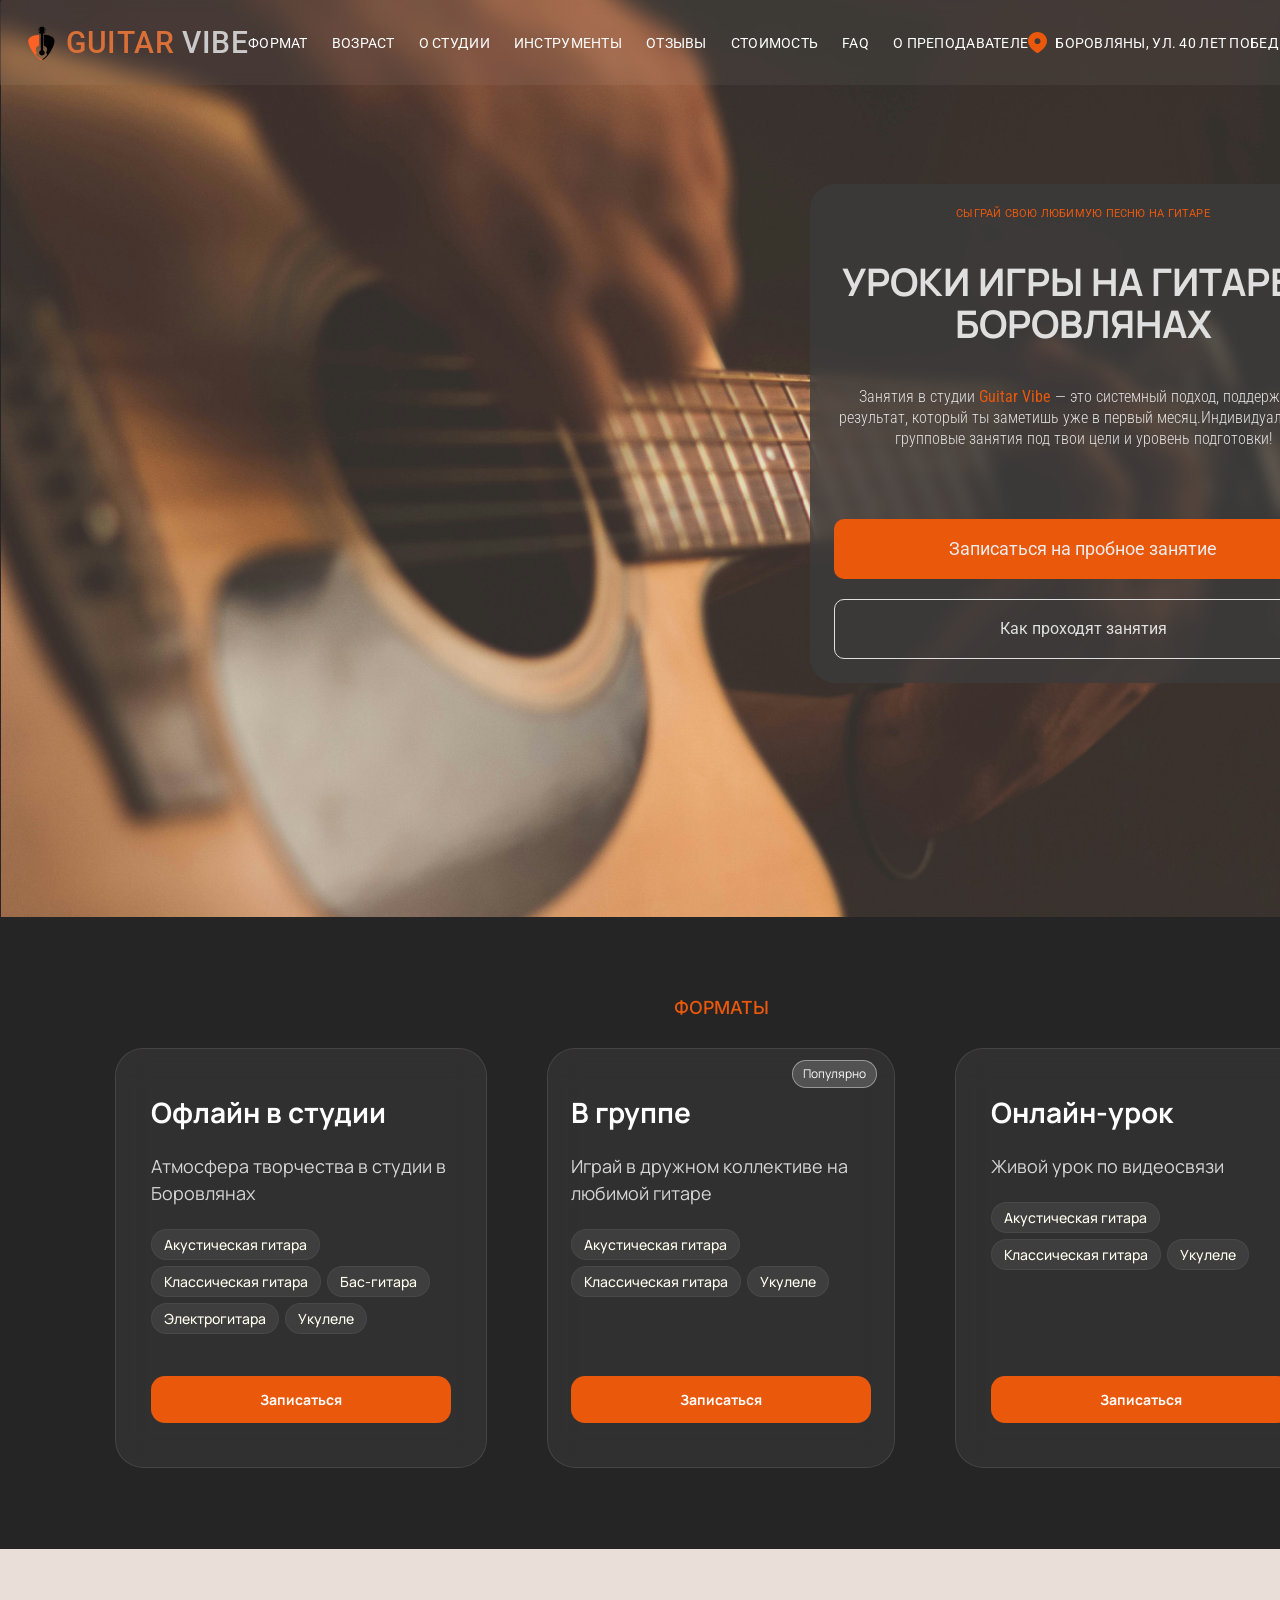
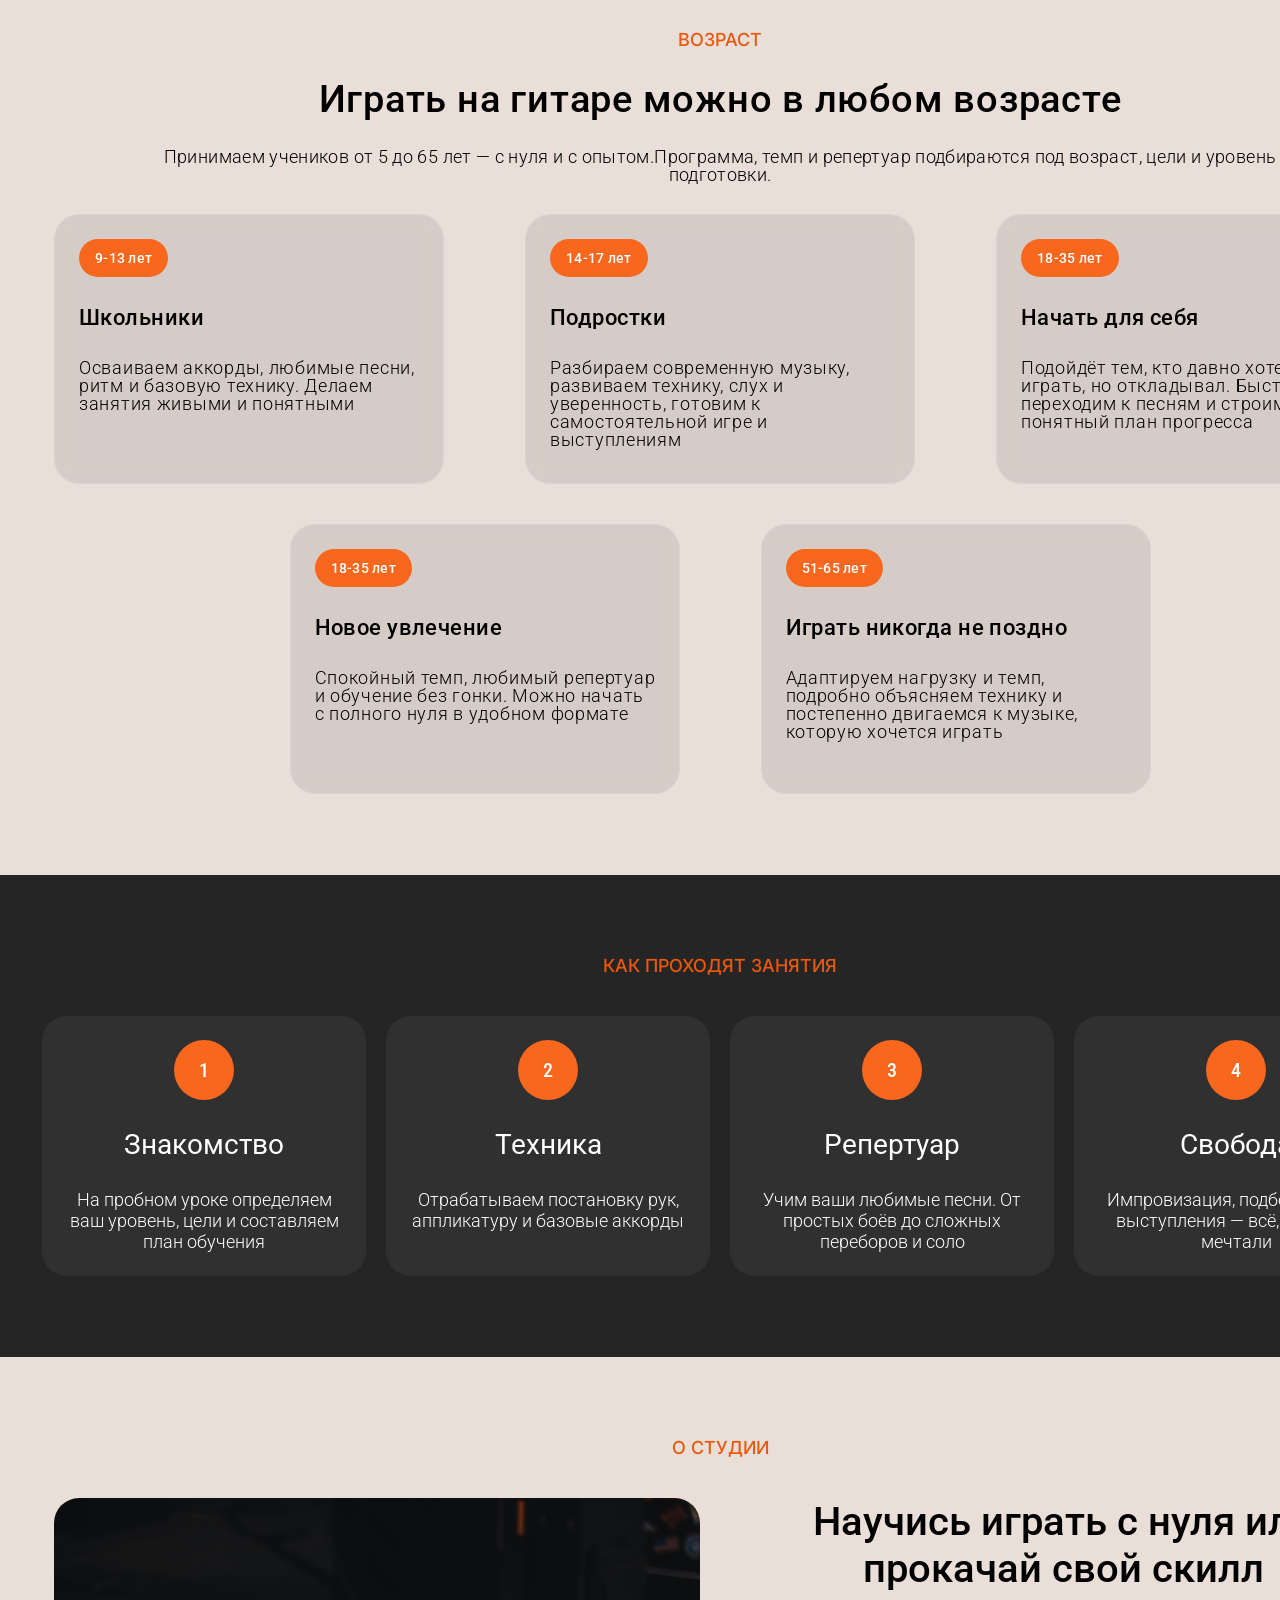
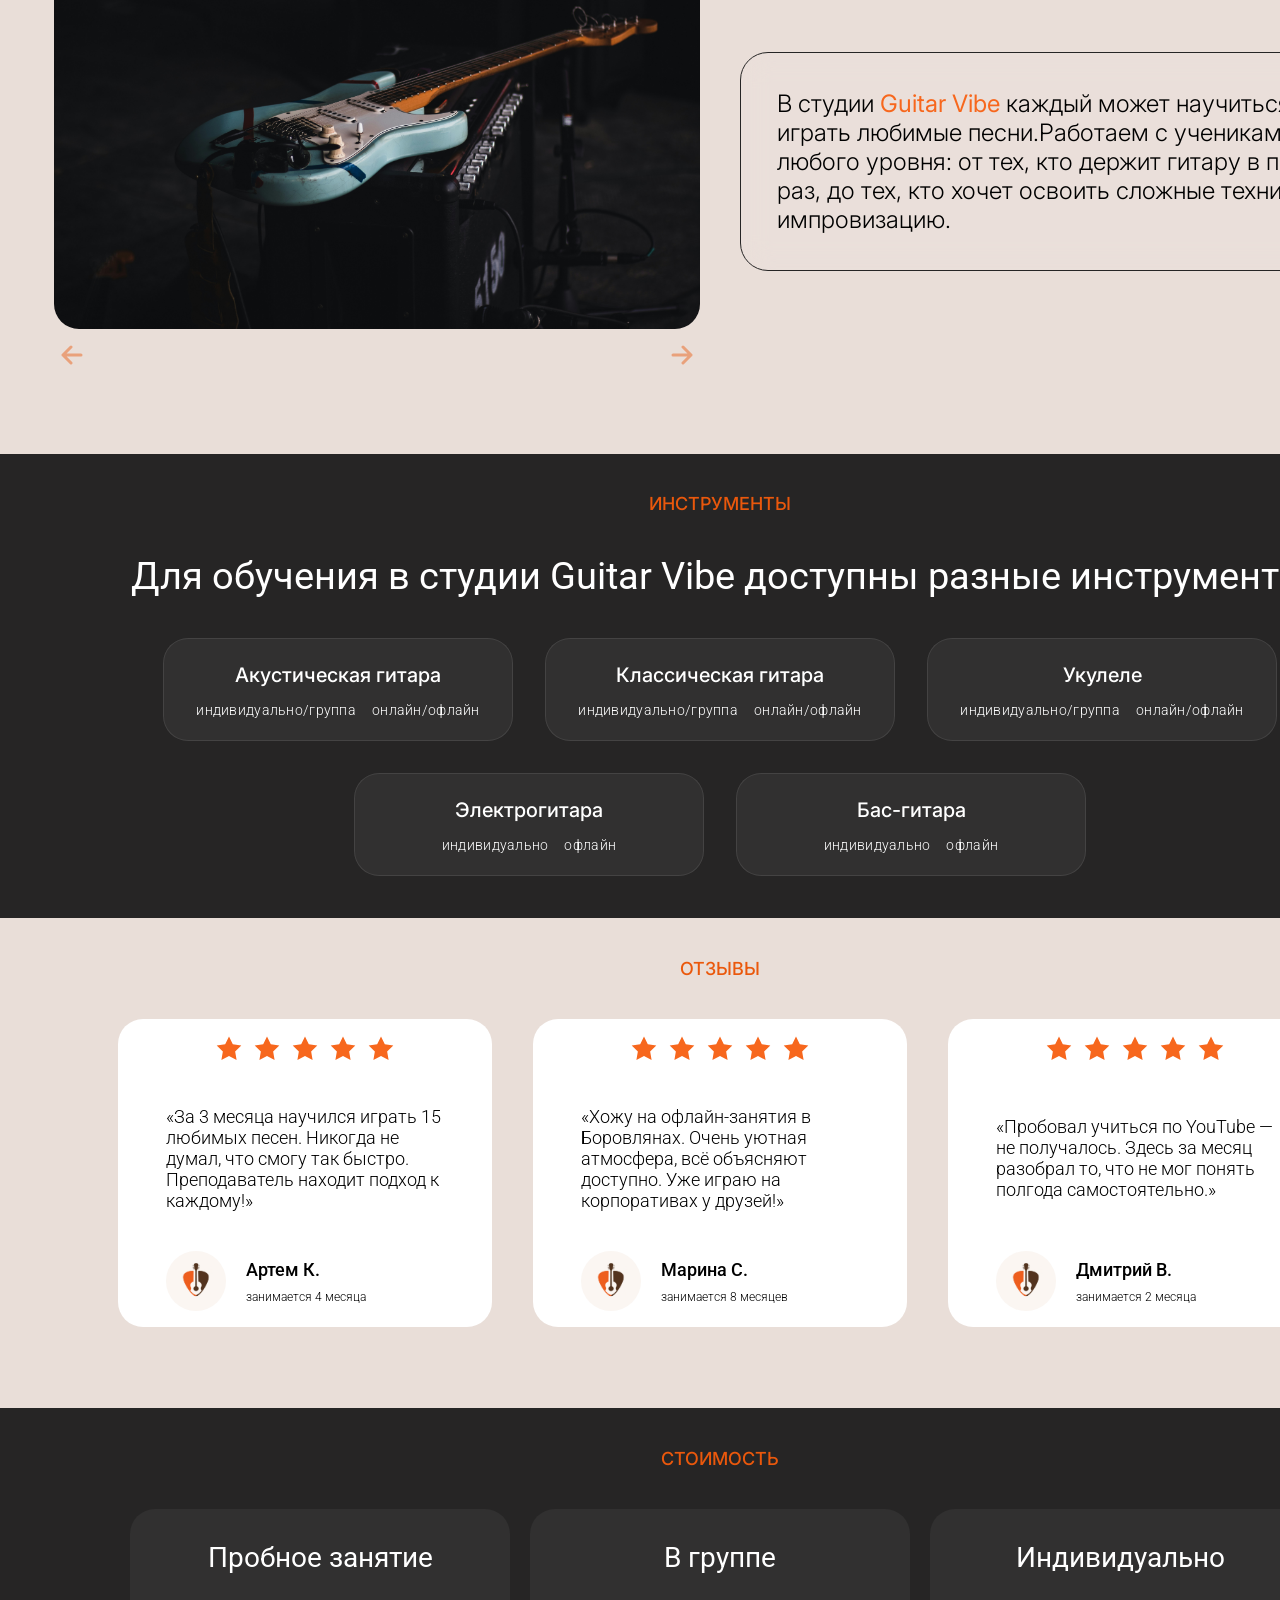
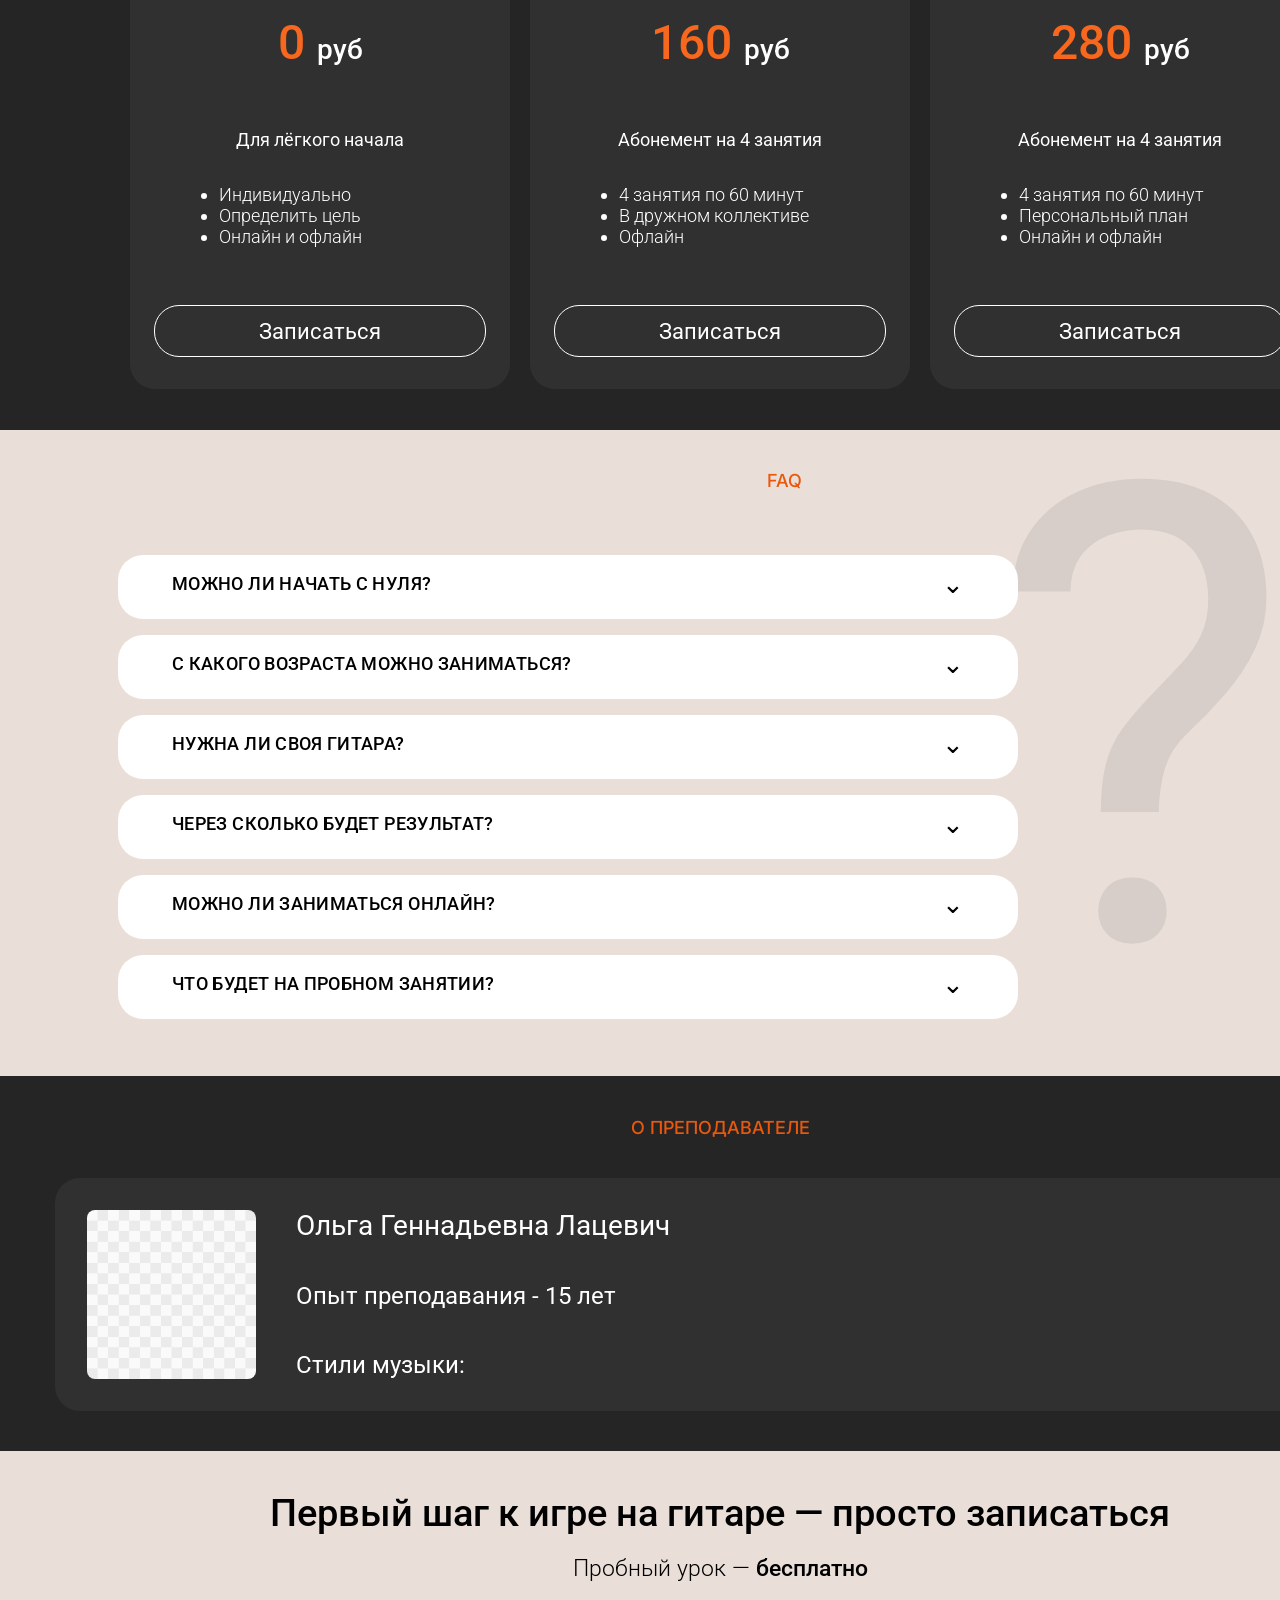
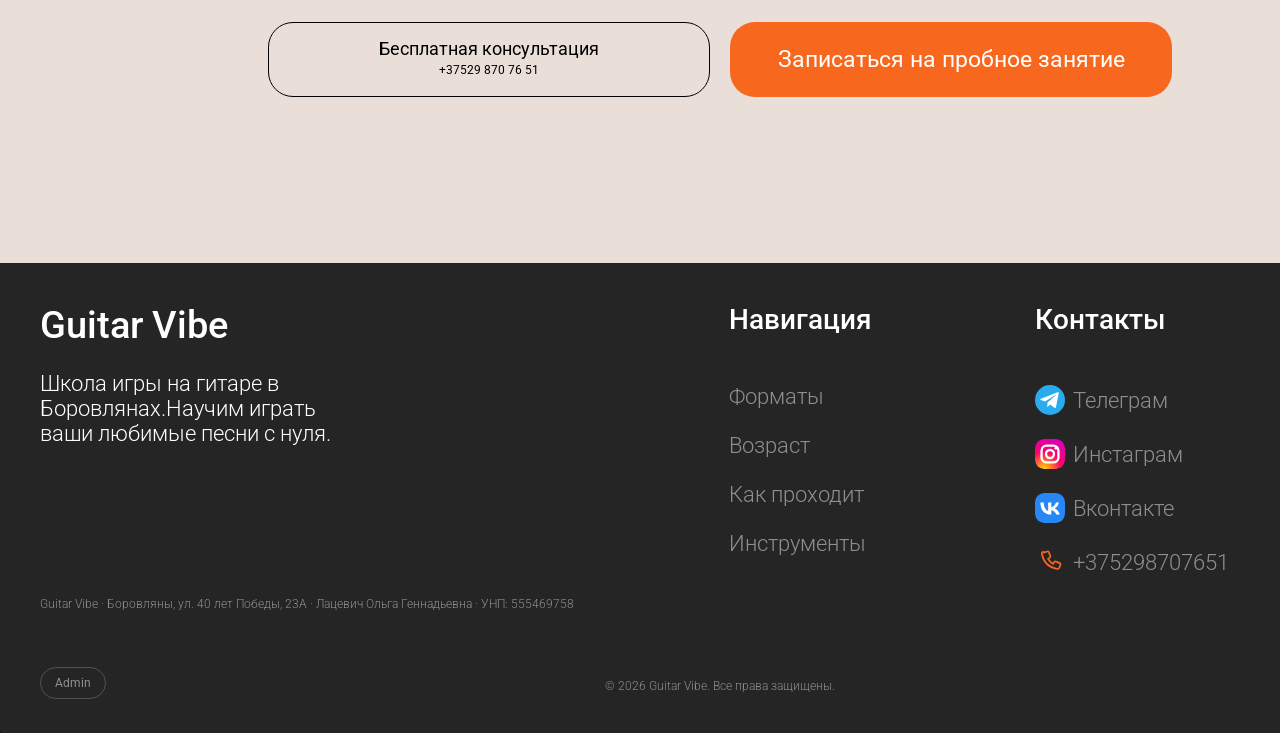
==== vibe-studio-figma-exact.html @ 94176495 "Initial Guitar Vibe site" ====
<!doctype html>
<html lang="ru">

<head>
  <meta charset="utf-8">
  <meta name="viewport" content="width=device-width, initial-scale=1, viewport-fit=cover">
  <meta name="guitar-vibe-leads-endpoint" content="https://www.host050820261755.of.by/api/telegram.php">
  <title>Уроки игры на гитаре в Боровлянах | Guitar Vibe</title>
  <meta name="description" content="Уроки игры на гитаре в Боровлянах для детей и взрослых. Индивидуально, в группе и онлайн. Акустическая и электрогитара, бас и укулеле. Пробный урок бесплатно.">
  <meta name="robots" content="noindex, follow">
  <link rel="icon" type="asset/icon.png"
    href="[data-uri]">
  <link rel="preconnect" href="https://fonts.googleapis.com">
  <link rel="preconnect" href="https://fonts.gstatic.com" crossorigin>
  <link
    href="https://fonts.googleapis.com/css2?family=Inter:wght@300;400;500&family=Manrope:wght@400;500;600;700&family=Roboto+Condensed:wght@300;400;500&family=Roboto:wght@200;300;400;500;600&display=swap"
    rel="stylesheet">
  <link rel="icon" type="image/png" href="./assets/icon.png">
  <link rel="stylesheet" href="./css/admin.css?v=20260924-1">
  <style>
    :root {
      --orange: #f7671d;
      --orange2: #ea580c;
      --dark: #262525;
      --card: #313030;
      --paper: #e9ded8;
      --muted: #8e8e8e;
      --ink: #000
    }

    * {
      box-sizing: border-box
    }

    html {
      scroll-behavior: smooth
    }

    body {
      margin: 0;
      background: #171717;
      color: #fff;
      font-family: Roboto, Arial, sans-serif;
      overflow-x: hidden
    }

    button,
    input,
    select,
    textarea {
      font: inherit
    }

    button {
      cursor: pointer
    }

    a {
      color: inherit
    }

    .site-header {
      position: fixed;
      z-index: 1000;
      top: 0;
      left: 50%;
      width: min(1440px, 100%);
      height: 109px;
      transform: translateX(-50%);
      transition: transform .28s ease, background .28s ease;
      backdrop-filter: blur(5.95px);
      -webkit-backdrop-filter: blur(5.95px);
      background: rgba(38, 37, 37, .42)
    }

    .site-header.is-hidden {
      transform: translate(-50%, -112%)
    }

    .header-inner {
      height: 109px;
      padding: 20px 24px;
      display: flex;
      align-items: center;
      justify-content: space-between
    }

    .brand-wrap {
      display: flex;
      align-items: center;
      flex: 0 0 auto
    }

    .header-logo {
      width: 69px;
      height: 69px;
      object-fit: cover;
      display: block
    }

    .brand {
      font: 500 30px/1 Roboto, sans-serif;
      letter-spacing: .6px;
      text-transform: uppercase;
      white-space: nowrap;
      color: #cdcdcd
    }

    .brand .accent {
      color: #da7038
    }

    .nav {
      display: flex;
      gap: 24px;
      align-items: center;
      font: 400 14px/1 Roboto, sans-serif;
      letter-spacing: .28px;
      text-transform: uppercase;
      white-space: nowrap
    }

    .nav a {
      text-decoration: none;
      position: relative;
      padding: 8px 0
    }

    .nav a::after {
      content: "";
      position: absolute;
      left: 0;
      bottom: 1px;
      width: 0;
      height: 1px;
      background: var(--orange);
      transition: width .2s ease
    }

    .nav a:hover::after {
      width: 100%
    }

    .addr {
      width: 282px;
      height: 45px;
      display: flex;
      gap: 8px;
      align-items: center;
      color: #fdfdfd;
      flex: 0 0 auto;
      transform: translateX(clamp(-40%, calc(591.5px - 50vw), 0px))
    }

    .addr img {
      width: 19px;
      height: 21.681px
    }

    .addr-text {
      font: 400 14px/1 Roboto, sans-serif;
      letter-spacing: .28px;
      text-transform: uppercase;
      line-height: 1;
      white-space: nowrap
    }

    .desktop-stage {
      position: relative;
      width: 1440px;
      height: 5756px;
      margin: 0 auto;
      background: var(--dark);
      overflow: hidden;
      border-radius: 4px
    }

    .hero-image {
      position: absolute;
      left: 1px;
      top: -43px;
      width: 1440px;
      height: 960px;
      object-fit: cover
    }

    .hero-card {
      position: absolute;
      left: 810px;
      top: 184px;
      width: 546px;
      height: 499px;
      padding: 24px;
      border-radius: 25px;
      background: rgba(61, 61, 61, .77);
      backdrop-filter: blur(6.95px);
      -webkit-backdrop-filter: blur(6.95px);
      display: flex;
      flex-direction: column;
      gap: 40px;
      align-items: center
    }

    .hero-copy {
      width: 498px;
      height: 271px;
      display: flex;
      flex-direction: column;
      align-items: center;
      gap: 40px;
      text-align: center;
      color: #e0dfdf
    }

    .eyebrow {
      font: 400 11px/1 Roboto, sans-serif;
      letter-spacing: .22px;
      text-transform: uppercase
    }

    .hero-title {
      margin: 0;
      width: 498px;
      height: 88px;
      font: 500 38px/1.1 Roboto, sans-serif;
      text-transform: uppercase;
      display: flex;
      flex-direction: column;
      justify-content: center
    }

    .hero-title .accent {
      color: #f07331
    }

    .hero-desc {
      margin: 0;
      width: 498px;
      font: 300 16px/1.3 'Roboto Condensed', sans-serif
    }

    .hero-desc strong {
      font-weight: 400
    }

    .hero-actions {
      width: 498px;
      height: 140px;
      display: flex;
      flex-direction: column;
      gap: 20px
    }

    .btn-main,
    .btn-ghost,
    .small-main,
    .price-btn,
    .cta-primary,
    .cta-secondary,
    .form-next,
    .form-back,
    .choice {
      transition: transform .12s ease, filter .18s ease, background .18s ease, border-color .18s ease, box-shadow .18s ease
    }

    .btn-main:hover,
    .small-main:hover,
    .cta-primary:hover,
    .form-next:hover {
      filter: brightness(1.09)
    }

    .btn-main:active,
    .small-main:active,
    .cta-primary:active,
    .form-next:active,
    .price-btn:active,
    .cta-secondary:active,
    .form-back:active,
    .choice:active {
      transform: scale(.98)
    }

    .btn-ghost:hover,
    .price-btn:hover,
    .cta-secondary:hover,
    .form-back:hover {
      background: rgba(255, 255, 255, .08)
    }

    .btn-main {
      height: 60px;
      border: 0;
      border-radius: 10px;
      background: #ea580c;
      color: #ebebeb;
      font: 400 18px/1 Roboto, sans-serif;
      letter-spacing: 1.44px
    }

    .btn-ghost {
      height: 60px;
      border: 1px solid #e0dfdf;
      border-radius: 10px;
      background: transparent;
      color: #e0dfdf;
      font: 400 16px/1 Roboto, sans-serif;
      letter-spacing: 1.28px
    }

    .section-label {
      margin: 0;
      color: #ea580c;
      font: 500 18px/normal Inter, sans-serif;
      text-align: center
    }

    .format {
      position: absolute;
      left: 1px;
      top: 917px;
      width: 1440px;
      height: 632px;
      padding: 80px 0;
      display: flex;
      flex-direction: column;
      align-items: center;
      gap: 30px
    }

    .cards-row {
      height: 420px;
      display: flex;
      gap: 60px;
      align-items: center;
      justify-content: center
    }

    .format-card {
      height: 420px;
      border: 1px solid rgba(255, 255, 255, .1);
      border-radius: 28px;
      background: rgba(255, 255, 255, .05);
      backdrop-filter: blur(15px);
      -webkit-backdrop-filter: blur(15px);
      display: flex;
      flex-direction: column;
      align-items: center;
      justify-content: space-between;
      padding: 44px 36px;
      width: 372px;
      position: relative
    }

    .format-card.group {
      width: 348px;
      padding-left: 24px;
      padding-right: 24px
    }

    .popular {
      background: rgba(255, 255, 255, .17);
      border-color: rgba(255, 255, 255, .4)
    }

    .format-content {
      width: 300px;
      display: flex;
      flex-direction: column;
      gap: 22px
    }

    .format-card h3 {
      margin: 0;
      width: 300px;
      font: 700 28px/normal Manrope, sans-serif
    }

    .format-card .desc {
      margin: 0;
      width: 300px;
      font: 400 18px/1.5 Manrope, sans-serif;
      color: rgba(255, 255, 255, .8)
    }

    .tags {
      width: 300px;
      display: flex;
      gap: 6px;
      flex-wrap: wrap
    }

    .tag {
      padding: 5px 12px;
      border-radius: 100px;
      border: 1px solid rgba(255, 255, 255, .05);
      background: rgba(255, 255, 255, .07);
      font: 500 14px/normal Manrope, sans-serif;
      color: #fffff0;
      white-space: nowrap
    }

    .small-main {
      width: 300px;
      height: 47px;
      border: 0;
      border-radius: 14px;
      background: #ea580c;
      color: #fff;
      font: 700 14px/normal Manrope, sans-serif
    }

    .popular {
      position: absolute;
      top: 11px;
      right: 17px;
      padding: 4px 10px;
      border: 1px solid #fff;
      border-radius: 25px;
      font: 400 12px/1.5 Manrope, sans-serif
    }

    .age {
      position: absolute;
      left: 0;
      top: 1549px;
      width: 1440px;
      height: 926px;
      padding: 80px 129px;
      background: var(--paper);
      color: #000;
      display: flex;
      flex-direction: column;
      align-items: center;
      gap: 30px
    }

    .age-title {
      margin: 0;
      width: 1182px;
      font: 500 38px/1 Roboto, sans-serif;
      letter-spacing: .76px;
      text-align: center
    }

    .age-sub {
      margin: 0;
      width: 1182px;
      font: 300 18px/1 Roboto, sans-serif;
      letter-spacing: .36px;
      text-align: center;
      line-height: 18px
    }

    .age-grid {
      width: 1182px;
      height: 580px;
      display: flex;
      flex-direction: column;
      gap: 40px
    }

    .age-row {
      display: flex;
      gap: 81px;
      justify-content: center
    }

    .age-card {
      width: 340px;
      height: 270px;
      padding: 24px;
      border: 1px solid #d8d4d4;
      border-radius: 25px;
      background: rgba(49, 48, 48, .1);
      backdrop-filter: blur(6.35px);
      display: flex;
      flex-direction: column;
      gap: 30px
    }

    .age-badge {
      align-self: flex-start;
      padding: 12px 16px;
      border-radius: 25px;
      background: #f7671d;
      color: #fff;
      font: 500 14px/1 Roboto, sans-serif;
      letter-spacing: .28px
    }

    .age-card h3 {
      margin: 0;
      width: 290px;
      font: 500 22px/1 Roboto, sans-serif;
      letter-spacing: .44px
    }

    .age-card p {
      margin: 0;
      width: 290px;
      font: 300 18px/1 Roboto, sans-serif;
      letter-spacing: .72px
    }

    .how {
      position: absolute;
      left: 0;
      top: 2475px;
      width: 1440px;
      height: 482px;
      padding: 80px 0;
      display: flex;
      flex-direction: column;
      gap: 40px;
      align-items: center
    }

    .how-row {
      display: flex;
      gap: 20px;
      justify-content: center
    }

    .how-card {
      width: 324px;
      height: 260px;
      padding: 24px 16px;
      border-radius: 25px;
      background: #313030;
      display: flex;
      flex-direction: column;
      align-items: center;
      gap: 28px;
      text-align: center
    }

    .num {
      width: 60px;
      height: 60px;
      border-radius: 50%;
      background: #f7671d;
      display: flex;
      align-items: center;
      justify-content: center;
      font: 500 20px/1.3 'Roboto Condensed', sans-serif
    }

    .how-card h3 {
      margin: 0;
      width: 292px;
      font: 400 28px/normal Roboto, sans-serif
    }

    .how-card p {
      margin: 0;
      width: 292px;
      font: 300 18px/normal Roboto, sans-serif
    }

    .about {
      position: absolute;
      left: 0;
      top: 2957px;
      width: 1440px;
      height: 622px;
      padding: 80px;
      background: var(--paper);
      color: #000;
      display: flex;
      flex-direction: column;
      gap: 40px;
      align-items: center
    }

    .about-inner {
      width: 1182px;
      height: 400px;
      display: flex;
      gap: 40px
    }

    .about-photo {
      width: 600px;
      height: 400px;
      border-radius: 25px;
      object-fit: cover
    }

    .about-right {
      width: 542px;
      height: 354px;
      display: flex;
      flex-direction: column;
      gap: 60px;
      align-items: flex-end
    }

    .about-title {
      margin: 0;
      width: 542px;
      font: 500 38px/normal Roboto, sans-serif;
      text-align: center
    }

    .about-card {
      width: 542px;
      padding: 36px;
      border: 1px solid #262525;
      border-radius: 28px;
      background: rgba(255, 255, 255, .05);
      backdrop-filter: blur(15px)
    }

    .about-card p {
      margin: 0;
      font: 300 18px/normal Inter, sans-serif;
      line-height: normal
    }

    .about-card .accent {
      color: #f7671d;
      font-weight: 400
    }

    .instruments {
      position: absolute;
      left: 0;
      top: 3579px;
      width: 1440px;
      height: 327px;
      padding: 40px 0;
      display: flex;
      flex-direction: column;
      gap: 40px;
      align-items: center
    }

    .inst-title {
      margin: 0;
      width: 1440px;
      font: 400 38px/normal Roboto, sans-serif;
      text-align: center
    }

    .inst-row {
      display: flex;
      gap: 40px
    }

    .inst {
      height: 100px;
      border-radius: 25px;
      background: #313030;
      display: flex;
      align-items: center;
      justify-content: center;
      text-align: center;
      font: 400 20px/normal Inter, sans-serif
    }

    .inst.w210 {
      width: 210px
    }

    .inst.w240 {
      width: 240px
    }

    .reviews {
      position: absolute;
      left: 0;
      top: 3906px;
      width: 1440px;
      height: 490px;
      padding: 40px 118px 80px;
      background: var(--paper);
      color: #000;
      display: flex;
      flex-direction: column;
      gap: 40px;
      align-items: center
    }

    .review-row {
      display: flex;
      gap: 41px
    }

    .review {
      width: 374px;
      height: 308px;
      padding: 16px 48px;
      border-radius: 25px;
      background: #fff;
      display: flex;
      flex-direction: column;
      justify-content: space-between;
      align-items: center
    }

    .stars {
      width: 182px;
      height: 30px
    }

    .review-text {
      margin: 0;
      width: 278px;
      font: 300 18px/normal Roboto, sans-serif
    }

    .review-person {
      width: 278px;
      height: 60px;
      display: flex;
      gap: 20px;
      align-items: center
    }

    .review-person>img {
      width: 60px;
      height: 60px;
      border-radius: 50%;
      object-fit: cover
    }

    .review-person>img.asset-fallback,
    .m-review-person>img.asset-fallback {
      object-fit: contain;
      padding: 9px;
      background: #e9ded8
    }

    .review-person div {
      display: flex;
      flex-direction: column;
      gap: 10px
    }

    .review-person strong {
      font: 500 18px/normal Roboto, sans-serif
    }

    .review-person small {
      font: 300 12px/normal Roboto, sans-serif
    }

    .pricing {
      position: absolute;
      left: 0;
      top: 4396px;
      width: 1440px;
      height: 622px;
      padding: 40px 0;
      display: flex;
      flex-direction: column;
      gap: 40px;
      align-items: center
    }

    .price-row {
      width: 1180px;
      display: flex;
      gap: 20px
    }

    .price-card {
      width: 380px;
      height: 480px;
      padding: 32px 24px;
      border-radius: 25px;
      background: #313030;
      display: flex;
      flex-direction: column;
      align-items: center;
      justify-content: space-between;
      text-align: center
    }

    .price-top {
      width: 332px;
      display: flex;
      flex-direction: column;
      gap: 40px
    }

    .price-card h3 {
      margin: 0;
      font: 400 28px/normal Roboto, sans-serif
    }

    .price {
      font: 500 48px/normal Roboto, sans-serif;
      color: #f7671d
    }

    .price span {
      font-size: 28px;
      color: #fff
    }

    .price-mid {
      width: 332px;
      display: flex;
      flex-direction: column;
      gap: 34px;
      font-size: 18px
    }

    .price-mid>div {
      font-weight: 400
    }

    .price-mid ul {
      margin: 0 auto;
      padding-left: 27px;
      width: 257px;
      text-align: left;
      font-weight: 300;
      line-height: normal
    }

    .price-btn {
      width: 332px;
      height: 52px;
      border: 1px solid #fff;
      border-radius: 25px;
      background: transparent;
      color: #fff;
      font: 400 22px/normal Roboto, sans-serif
    }

    .cta {
      position: absolute;
      left: 0;
      top: 5038px;
      width: 1440px;
      height: 314px;
      padding: 40px 136px;
      background: var(--paper);
      color: #000;
      display: flex;
      flex-direction: column;
      align-items: center
    }

    .cta-inner {
      width: 1168px;
      display: flex;
      flex-direction: column;
      gap: 40px;
      align-items: center
    }

    .cta-copy {
      width: 1168px;
      text-align: center;
      display: flex;
      flex-direction: column;
      gap: 20px
    }

    .cta-copy h2 {
      margin: 0;
      font: 500 38px/normal Roboto, sans-serif
    }

    .cta-copy p {
      margin: 0;
      font: 300 23px/normal Roboto, sans-serif
    }

    .cta-copy strong {
      font-weight: 500
    }

    .cta-actions {
      display: flex;
      gap: 20px
    }

    .cta-secondary,
    .cta-primary {
      width: 442px;
      height: 75px;
      border-radius: 25px;
      display: flex;
      align-items: center;
      justify-content: center;
      text-align: center
    }

    .cta-secondary {
      border: 1px solid #000;
      background: transparent;
      color: #000
    }

    .cta-secondary .l1 {
      font-size: 18px;
      line-height: 19px
    }

    .cta-secondary .l2 {
      font-size: 12px;
      line-height: 19px
    }

    .cta-primary {
      border: 0;
      background: #f7671d;
      color: #fff;
      font: 400 23px/normal Roboto, sans-serif
    }

    .footer {
      position: absolute;
      left: 0;
      top: 5352px;
      width: 1440px;
      height: 404px;
      padding: 40px;
      display: flex;
      flex-direction: column;
      gap: 40px;
      align-items: center
    }

    .footer-top {
      width: 1360px;
      height: 270px;
      display: flex;
      gap: 376px;
      align-items: flex-start
    }

    .footer-brand {
      width: 313px;
      display: flex;
      flex-direction: column;
      gap: 24px
    }

    .footer-brand h2 {
      margin: 0;
      font: 500 38px/normal Roboto, sans-serif
    }

    .footer-brand h2 span {
      color: #f7671d
    }

    .footer-brand p {
      margin: 0;
      font: 300 22px/normal Roboto, sans-serif
    }

    .footer-links {
      width: 471px;
      display: flex;
      justify-content: space-between
    }

    .footer-col {
      width: 165px;
      display: flex;
      flex-direction: column;
      gap: 49px
    }

    .footer-col:first-child {
      width: 143px;
      gap: 48px
    }

    .footer-col h3 {
      margin: 0;
      font: 500 28px/normal Roboto, sans-serif
    }

    .footer-list {
      display: flex;
      flex-direction: column;
      gap: 24px;
      font: 300 22px/normal Roboto, sans-serif;
      color: #8e8e8e
    }

    .footer-list a {
      text-decoration: none
    }

    .social-link {
      display: flex;
      gap: 8px;
      align-items: center
    }

    .social-link img {
      width: 30px;
      height: 30px
    }

    .vk-icon {
      width: 30px;
      height: 30px;
      border-radius: 9px;
      background: #1a76ff;
      display: grid;
      place-items: center
    }

    .vk-icon img {
      width: 18px;
      height: 12px
    }

    .copy {
      margin: 0;
      width: 1360px;
      text-align: center;
      color: #8e8e8e;
      font: 300 12px/normal Roboto, sans-serif
    }

    /* reveal */
    .lazy-reveal {
      opacity: 0;
      transform: translateY(26px);
      transition: opacity .7s ease, transform .7s cubic-bezier(.2, .7, .2, 1)
    }

    .lazy-reveal.is-visible {
      opacity: 1;
      transform: none
    }

    /* form */
    .modal {
      position: fixed;
      z-index: 2000;
      inset: 0;
      background: rgba(0, 0, 0, .72);
      display: none;
      align-items: center;
      justify-content: center;
      padding: 24px;
      overflow: auto
    }

    .modal.open {
      display: flex
    }

    .form-card {
      width: 1000px;
      max-width: 100%;
      background: var(--paper);
      color: #000;
      border-radius: 25px;
      padding: 40px 80px;
      position: relative;
      box-shadow: 0 30px 90px rgba(0, 0, 0, .35);
      animation: formIn .32s ease
    }

    @keyframes formIn {
      from {
        opacity: 0;
        transform: translateY(16px) scale(.985)
      }

      to {
        opacity: 1;
        transform: none
      }
    }

    .form-close {
      position: absolute;
      right: 20px;
      top: 20px;
      width: 40px;
      height: 40px;
      border-radius: 50%;
      border: 1px solid #000;
      background: transparent;
      padding: 10px;
      display: none;
      align-items: center;
      justify-content: center
    }

    .form-close.show {
      display: flex
    }

    .form-close img {
      width: 18.243px;
      height: 18.242px
    }

    .form-head {
      display: flex;
      flex-direction: column;
      gap: 16px;
      margin-bottom: 34px
    }

    .form-head h2 {
      margin: 0;
      font: 500 38px/normal Roboto, sans-serif
    }

    .progress-track {
      width: 100%;
      height: 6px;
      border-radius: 999px;
      background: rgba(0, 0, 0, .12);
      overflow: hidden
    }

    .progress-fill {
      height: 100%;
      width: 20%;
      border-radius: inherit;
      background: var(--orange2);
      transition: width .28s ease
    }

    .form-section {
      display: flex;
      flex-direction: column;
      gap: 20px
    }

    .form-section h3 {
      margin: 0;
      font: 400 28px/normal Roboto, sans-serif
    }

    .form-section .sub {
      margin: 0;
      font: 300 18px/normal Roboto, sans-serif
    }

    .choice-grid {
      display: grid;
      grid-template-columns: repeat(2, 260px);
      gap: 16px;
      justify-content: center;
      margin-top: 20px
    }

    .choice-grid.format-grid {
      gap: 40px
    }

    .choice {
      height: 80px;
      border: 1px solid #000;
      border-radius: 25px;
      background: transparent;
      color: #000;
      padding: 8px 24px;
      display: flex;
      flex-direction: column;
      gap: 4px;
      align-items: center;
      justify-content: center
    }

    .choice strong {
      font-size: 18px;
      font-weight: 500
    }

    .choice small {
      font-size: 14px;
      font-weight: 300
    }

    .choice .tiny {
      font-size: 12px
    }

    .choice:hover {
      background: rgba(234, 88, 12, .06)
    }

    .choice.selected {
      border: 3px solid var(--orange2);
      background: rgba(189, 128, 128, .08)
    }

    .choice.invalid {
      box-shadow: 0 0 0 2px #c90000
    }

    .form-actions {
      display: flex;
      justify-content: space-between;
      align-items: center;
      margin-top: 40px
    }

    .form-next,
    .form-back {
      min-width: 188px;
      height: 61px;
      padding: 0 60px;
      border-radius: 25px;
      font: 400 18px/normal Roboto, sans-serif
    }

    .form-next {
      border: 0;
      background: #ea580c;
      color: #fff
    }

    .form-back {
      border: 1px solid #000;
      background: transparent;
      color: #000;
      min-width: 135px;
      padding: 0 40px
    }

    .form-next:disabled,
    .mform-next:disabled {
      opacity: .65;
      cursor: wait;
      filter: none;
      transform: none
    }

    .form-submit-error {
      margin: 16px 0 0;
      padding: 12px 14px;
      border: 1px solid rgba(190, 39, 39, .28);
      border-radius: 12px;
      background: rgba(190, 39, 39, .08);
      color: #a52323;
      font: 400 14px/1.4 Roboto, sans-serif
    }

    .form-actions.only-next {
      justify-content: flex-end
    }

    .contact-grid {
      width: 724px;
      max-width: 100%;
      margin: 0 auto;
      display: grid;
      grid-template-columns: 1fr 1fr;
      gap: 24px
    }

    .field {
      display: flex;
      flex-direction: column;
      gap: 16px
    }

    .field.full {
      grid-column: 1/-1
    }

    .field label {
      font: 300 18px/normal Roboto, sans-serif
    }

    .req {
      color: #c90000
    }

    .field input,
    .field select,
    .field textarea {
      width: 100%;
      border: 0;
      border-radius: 25px;
      background: #d5ccc9;
      box-shadow: inset 0 1px 5px rgba(0, 0, 0, .25);
      outline: 0;
      color: #000;
      font: 300 18px/normal Roboto, sans-serif
    }

    .field input,
    .field select {
      height: 60px;
      padding: 0 16px
    }

    .field textarea {
      height: 70px;
      padding: 22px 16px;
      resize: none
    }

    .field input::placeholder,
    .field textarea::placeholder {
      color: #929292
    }

    .field select:invalid {
      color: #808080
    }

    .field input.invalid,
    .field select.invalid {
      box-shadow: inset 0 1px 5px rgba(0, 0, 0, .25), 0 0 0 2px #c90000
    }

    .consent {
      display: flex;
      gap: 20px;
      align-items: center;
      margin-top: 40px;
      color: #4e4e4e;
      font: 400 20px/normal Roboto, sans-serif;
      cursor: pointer
    }

    .consent input {
      appearance: none;
      width: 26px;
      height: 26px;
      border: 2px solid #111;
      background: transparent;
      flex: 0 0 auto;
      position: relative
    }

    .consent input:checked::after {
      content: "";
      position: absolute;
      width: 12px;
      height: 7px;
      border-left: 3px solid #ea580c;
      border-bottom: 3px solid #ea580c;
      transform: rotate(-45deg);
      left: 5px;
      top: 5px
    }

    .consent.invalid {
      outline: 2px solid #c90000;
      outline-offset: 5px;
      border-radius: 4px
    }

    .success {
      text-align: center;
      display: flex;
      flex-direction: column;
      gap: 34px;
      align-items: center
    }

    .success h2 {
      margin: 0;
      font: 500 38px/normal Roboto, sans-serif
    }

    .success-data {
      display: grid;
      grid-template-columns: 1fr 1fr;
      gap: 100px;
      text-align: left;
      font: 300 24px/normal Roboto, sans-serif
    }

    .success-data b {
      font-weight: 400
    }

    .success-return {
      height: 61px;
      padding: 0 60px;
      border: 0;
      border-radius: 25px;
      background: #ea580c;
      color: #fff;
      font-size: 18px
    }

    .hidden {
      display: none !important
    }

    /* Mobile layout from Figma node 75:2396 (430 × 4516) */
    .mobile-stage-wrap {
      display: none
    }

    .mobile-stage {
      display: none
    }

    @media (max-width:767px) {
      body {
        background: #262525;
        overflow-x: hidden
      }

      .site-header,
      .desktop-stage {
        display: none !important
      }

      .mobile-stage-wrap {
        display: block;
        position: relative;
        width: 100%;
        height: 4556px;
        background: #262525;
        overflow: hidden
      }

      .mobile-stage {
        display: block;
        position: absolute;
        left: 50%;
        top: 0;
        width: 430px;
        height: 4556px;
        margin-left: -215px;
        background: #262525;
        color: #fff;
        overflow: hidden;
        transform-origin: top center;
        transform: scale(var(--mobile-scale, 1))
      }

      .m-hero-bg {
        position: absolute;
        left: 0;
        top: 0;
        width: 431px;
        height: 410px;
        overflow: hidden
      }

      .m-hero-bg img {
        position: absolute;
        top: 0;
        left: -42.69%;
        width: 142.67%;
        height: 100%;
        max-width: none;
        object-fit: cover
      }

      .m-header {
        position: absolute;
        z-index: 30;
        left: 0;
        top: 0;
        width: 430px;
        height: 70px;
        padding: 20px 24px;
        border: .5px solid rgba(255, 255, 255, .06);
        background: rgba(230, 230, 230, .05);
        backdrop-filter: blur(3.75px);
        -webkit-backdrop-filter: blur(3.75px);
        display: flex;
        align-items: center;
        justify-content: space-between
      }

      .m-brand {
        display: flex;
        align-items: center;
        width: 168px;
        height: 30px
      }

      .m-brand img {
        width: 30px;
        height: 30px;
        object-fit: cover
      }

      .m-brand-text {
        font: 500 18px/1 Roboto, sans-serif;
        letter-spacing: .36px;
        text-transform: uppercase;
        color: #cdcdcd;
        white-space: nowrap
      }

      .m-brand-text span {
        color: #da7038
      }

      .m-menu-btn {
        position: relative;
        z-index: 58;
        width: 61px;
        height: 22px;
        border: 0;
        padding: 0;
        background: transparent;
        display: block
      }

      .m-menu-btn img {
        display: block;
        width: 61px;
        height: 21.681px
      }

      .m-map-link {
        position: absolute;
        z-index: 59;
        right: 56px;
        top: 16px;
        width: 32px;
        height: 44px;
        border-radius: 10px;
        outline-offset: 2px
      }

      .m-map-link:focus-visible,
      .m-menu-btn:focus-visible {
        outline: 3px solid #f7671d
      }

      .m-menu-panel {
        display: none;
        position: absolute;
        z-index: 40;
        right: 16px;
        top: 62px;
        width: 178px;
        padding: 14px;
        border: 1px solid rgba(255, 255, 255, .12);
        border-radius: 16px;
        background: rgba(38, 37, 37, .96);
        backdrop-filter: blur(12px)
      }

      .m-menu-panel.open {
        display: flex;
        flex-direction: column;
        gap: 12px
      }

      .m-menu-panel a {
        font: 400 13px/1.2 Roboto, sans-serif;
        text-transform: uppercase;
        text-decoration: none;
        color: #fff
      }

      .m-hero-card {
        position: absolute;
        left: 16px;
        top: 223px;
        width: 398px;
        height: 190px;
        padding: 24px;
        border: 1px solid rgba(255, 255, 255, .06);
        border-radius: 25px;
        background: rgba(255, 255, 255, .05);
        backdrop-filter: blur(3.5px);
        -webkit-backdrop-filter: blur(3.5px);
        display: flex;
        flex-direction: column;
        gap: 18px;
        align-items: center
      }

      .m-hero-copy {
        width: 348px;
        height: 68px;
        display: flex;
        flex-direction: column;
        gap: 8px;
        align-items: center;
        text-align: center;
        text-transform: uppercase;
        color: #e0dfdf
      }

      .m-hero-eyebrow {
        margin: 0;
        width: 348px;
        height: 12px;
        color: #f07331;
        font: 500 11px/1 Roboto, sans-serif;
        letter-spacing: .22px;
        white-space: nowrap
      }

      .m-hero-copy h1 {
        margin: 0;
        width: 348px;
        height: 38px;
        font: 500 17px/1.15 Roboto, sans-serif;
        white-space: normal
      }

      .m-hero-copy h1 span { color: #f07331 }

      .m-hero-copy p {
        margin: 0;
        width: 348px;
        height: 10px;
        font: 400 12px/1 Roboto, sans-serif;
        letter-spacing: .24px
      }

      .m-hero-card .m-main-btn {
        width: 348px;
        height: 40px;
        border: 0;
        border-radius: 10px;
        background: #ea580c;
        color: #ebebeb;
        font: 300 16px/1 Roboto, sans-serif
      }

      .m-section-label {
        margin: 0;
        width: 100%;
        height: 17px;
        color: #ea580c;
        font: 500 14px/normal Inter, sans-serif;
        text-align: center;
        text-transform: uppercase
      }

      .m-formats {
        position: absolute;
        left: 0;
        top: 450px;
        width: 430px;
        height: 697px;
        padding: 0 16px;
        display: flex;
        flex-direction: column;
        gap: 24px;
        align-items: center
      }

      .m-format-list {
        width: 398px;
        height: 656px;
        display: flex;
        flex-direction: column;
        gap: 16px
      }

      .m-format-card {
        position: relative;
        width: 398px;
        height: 208px;
        padding: 24px 24px 12px;
        border: 1px solid rgba(255, 255, 255, .1);
        border-radius: 28px;
        background: rgba(255, 255, 255, .05);
        backdrop-filter: blur(15px);
        display: flex;
        flex-direction: column;
        gap: 24px;
        align-items: center
      }

      .m-format-card h3 {
        margin: 0;
        width: 350px;
        font: 700 16px/normal Manrope, sans-serif
      }

      .m-format-card .m-desc {
        margin: 0;
        width: 350px;
        font: 400 14px/1.5 Manrope, sans-serif;
        color: rgba(255, 255, 255, .8)
      }

      .m-format-bottom {
        width: 350px;
        min-height: 97px;
        display: flex;
        flex-direction: column;
        align-items: flex-end;
        gap: 30px;
        padding-right: 8px
      }

      .m-format-card.offline .m-format-bottom {
        gap: 0;
        padding-right: 0
      }

      .m-tags {
        width: 100%;
        display: flex;
        flex-wrap: wrap;
        gap: 6px;
        align-items: center
      }

      .m-tag {
        padding: 5px 12px;
        border-radius: 100px;
        border: 1px solid rgba(255, 255, 255, .05);
        background: rgba(255, 255, 255, .07);
        font: 500 10px/normal Manrope, sans-serif;
        color: #fffff0;
        white-space: nowrap
      }

      .m-card-btn {
        width: 144px;
        height: 43px;
        border: 0;
        border-radius: 14px;
        background: #ea580c;
        color: #fff;
        font: 600 14px/normal Manrope, sans-serif
      }

      .m-popular {
        position: absolute;
        right: 22px;
        top: 15px;
        padding: 4px 8px;
        border: .5px solid rgba(255, 255, 255, .56);
        border-radius: 25px;
        background: rgba(255, 255, 255, .11);
        font: 400 10px/1.5 Manrope, sans-serif
      }

      .m-about {
        position: absolute;
        left: 0;
        top: 1167px;
        width: 430px;
        height: 547px;
        padding: 20px 0;
        background: #e9ded8;
        color: #000;
        display: flex;
        flex-direction: column;
        gap: 24px;
        align-items: center
      }

      .m-about-inner {
        width: 380px;
        height: 466px;
        display: flex;
        flex-direction: column;
        gap: 16px
      }

      .m-about-photo {
        width: 380px;
        height: 259px;
        border-radius: 14.083px;
        object-fit: cover
      }

      .m-about-card {
        width: 380px;
        height: 191px;
        padding: 36px;
        border: 1px solid rgba(49, 48, 48, .11);
        border-radius: 28px;
        background: rgba(49, 48, 48, .1);
        backdrop-filter: blur(15px);
        display: flex;
        align-items: center
      }

      .m-about-card p {
        margin: 0;
        width: 308px;
        font: 300 14px/normal Inter, sans-serif;
        color: #000
      }

      .m-about-card .accent {
        color: #f7671d;
        font-weight: 400
      }

      .m-how {
        position: absolute;
        left: 17px;
        top: 1734px;
        width: 396px;
        height: 501px;
        padding: 20px 0;
        display: flex;
        flex-direction: column;
        gap: 24px;
        align-items: center
      }

      .m-how-list {
        width: 396px;
        height: 420px;
        display: flex;
        flex-direction: column;
        gap: 16px
      }

      .m-how-card {
        width: 396px;
        height: 93px;
        padding: 16px;
        border-radius: 25px;
        background: #313030;
        display: flex;
        gap: 20px;
        align-items: center
      }

      .m-how-num {
        width: 60px;
        height: 60px;
        flex: 0 0 60px;
        border-radius: 50%;
        background: #f7671d;
        display: grid;
        place-items: center;
        font: 500 20px/1.3 'Roboto Condensed', sans-serif
      }

      .m-how-copy {
        width: 284px;
        height: 61px;
        display: flex;
        flex-direction: column;
        gap: 8px;
        align-items: flex-start
      }

      .m-how-copy h3 {
        margin: 0;
        font: 400 18px/normal Roboto, sans-serif
      }

      .m-how-copy p {
        margin: 0;
        width: 284px;
        font: 300 14px/normal Roboto, sans-serif
      }

      .m-instruments {
        position: absolute;
        left: 0;
        top: 2255px;
        width: 430px;
        height: 485px;
        padding: 20px 0;
        background: #e9ded8;
        color: #000;
        display: flex;
        flex-direction: column;
        gap: 24px;
        align-items: flex-start
      }

      .m-inst-list {
        width: 430px;
        height: 404px;
        padding: 0 16px;
        display: flex;
        flex-direction: column;
        gap: 16px
      }

      .m-inst {
        width: 398px;
        height: 68px;
        padding: 6px 16px;
        border: .5px solid rgba(0, 0, 0, .09);
        border-radius: 25px;
        background: rgba(49, 48, 48, .1);
        backdrop-filter: blur(6.25px);
        display: flex;
        align-items: center;
        justify-content: space-between;
        overflow: hidden
      }

      .m-inst-name {
        font: 400 14px/normal Inter, sans-serif;
        color: #000
      }

      .m-badges {
        display: flex;
        flex-wrap: wrap;
        gap: 4px;
        align-items: center;
        justify-content: flex-end;
        width: 152px
      }

      .m-badges.narrow {
        width: 92px;
        align-content: flex-end
      }

      .m-badge {
        height: 27px;
        padding: 8px;
        border: .5px solid #f7671d;
        border-radius: 25px;
        display: flex;
        align-items: center;
        justify-content: center;
        font: 300 10px/1 Roboto, sans-serif;
        letter-spacing: .2px;
        color: #000;
        white-space: nowrap
      }

      .m-reviews {
        position: absolute;
        left: 0;
        top: 2760px;
        width: 430px;
        height: 669px;
        padding: 20px 16px;
        display: flex;
        flex-direction: column;
        gap: 24px;
        align-items: center
      }

      .m-review-list {
        width: 398px;
        height: 588px;
        display: flex;
        flex-direction: column;
        gap: 16px
      }

      .m-review {
        width: 398px;
        min-height: 180px;
        padding: 20px 8px;
        border-radius: 25px;
        background: #313030;
        display: flex;
        gap: 16px;
        align-items: center;
        justify-content: center
      }

      .m-review.tall {
        min-height: 196px
      }

      .m-review-person {
        display: flex;
        gap: 16px;
        align-items: center;
        flex: 0 0 auto
      }

      .m-review-person>img {
        width: 60px;
        height: 60px;
        border-radius: 50%;
        object-fit: cover
      }

      .m-review-person .person-copy {
        display: flex;
        flex-direction: column;
        gap: 4px;
        white-space: nowrap
      }

      .m-review-person strong {
        font: 500 14px/normal Roboto, sans-serif;
        color: #fff
      }

      .m-review-person small {
        font: 300 12px/normal Roboto, sans-serif;
        color: #bbb
      }

      .m-review-copy {
        flex: 1;
        display: flex;
        flex-direction: column;
        gap: 24px;
        align-items: center
      }

      .m-stars {
        display: flex;
        gap: 8px;
        width: 100%
      }

      .m-stars img {
        width: 20px;
        height: 20px
      }

      .m-review-copy p {
        margin: 0;
        width: 100%;
        font: 300 14px/normal Roboto, sans-serif;
        color: #fff
      }

      .m-pricing {
        position: absolute;
        left: 0;
        top: 3449px;
        width: 430px;
        height: 661px;
        padding: 20px 0;
        background: #e9ded8;
        color: #000;
        display: flex;
        flex-direction: column;
        gap: 20px;
        align-items: center
      }

      .m-price-grid {
        width: 430px;
        height: 584px;
        padding: 0 16px;
        display: grid;
        grid-template-columns: 191px 191px;
        grid-template-rows: 284px 284px;
        gap: 16px
      }

      .m-price-card {
        width: 191px;
        height: 284px;
        padding: 24px 16px;
        border-radius: 25px;
        background: rgba(49, 48, 48, .1);
        display: flex;
        flex-direction: column;
        align-items: center;
        justify-content: space-between;
        text-align: center
      }

      .m-price-card.individual,
      .m-price-card.group {
        padding: 32px 24px
      }

      .m-price-title {
        width: 159px;
        display: flex;
        flex-direction: column;
        gap: 24px;
        align-items: center
      }

      .m-price-card.individual .m-price-title,
      .m-price-card.group .m-price-title {
        width: 143px
      }

      .m-price-card h3 {
        margin: 0;
        width: 100%;
        font: 400 18px/normal Roboto, sans-serif
      }

      .m-price-sub {
        width: 100%;
        font: 200 14px/normal Roboto, sans-serif
      }

      .m-price-bottom {
        width: 159px;
        display: flex;
        flex-direction: column;
        gap: 32px;
        align-items: center
      }

      .m-price-card.individual .m-price-bottom,
      .m-price-card.group .m-price-bottom {
        width: 143px;
        gap: 24px
      }

      .m-price {
        font: 500 38px/normal Roboto, sans-serif;
        color: #f7671d
      }

      .m-price span {
        font-size: 18px;
        color: #000
      }

      .m-price-btn {
        width: 100%;
        height: 45px;
        border: 1px solid #000;
        border-radius: 25px;
        background: transparent;
        color: #000;
        font: 400 16px/normal Roboto, sans-serif
      }

      .m-cta {
        position: absolute;
        left: 16px;
        top: 4130px;
        width: 398px;
        height: 135px;
        display: flex;
        flex-direction: column;
        gap: 24px;
        align-items: center
      }

      .m-cta-copy {
        width: 398px;
        height: 49px;
        display: flex;
        flex-direction: column;
        gap: 16px;
        text-align: center;
        color: #fff
      }

      .m-cta-copy h2 {
        margin: 0;
        font: 500 16px/normal Roboto, sans-serif
      }

      .m-cta-copy p {
        margin: 0;
        font: 300 12px/normal Roboto, sans-serif
      }

      .m-cta-copy strong {
        font-weight: 500
      }

      .m-cta-actions {
        width: 398px;
        height: 62px;
        display: flex;
        gap: 24px
      }

      .m-consult {
        width: 140px;
        height: 62px;
        border: 1px solid #fff;
        border-radius: 25px;
        background: transparent;
        color: #fff;
        font: 300 14px/normal Roboto, sans-serif;
        padding: 6px 12px
      }

      .m-cta-primary {
        width: 234px;
        height: 62px;
        border: 0;
        border-radius: 25px;
        background: #f7671d;
        color: #fff;
        font: 300 16px/normal Roboto, sans-serif;
        padding: 12px 24px
      }

      .m-footer {
        position: absolute;
        left: 0;
        top: 4305px;
        width: 430px;
        height: 211px;
        padding: 20px 12px;
        background: #e9ded8;
        color: #000;
        display: flex;
        flex-direction: column;
        gap: 24px;
        align-items: flex-start
      }

      .m-footer-top {
        width: 406px;
        height: 138px;
        display: flex;
        gap: 40px;
        align-items: flex-start
      }

      .m-footer-brand {
        width: 129px;
        height: 91px;
        display: flex;
        flex-direction: column;
        gap: 24px
      }

      .m-footer-brand h2 {
        margin: 0;
        font: 500 16px/normal Roboto, sans-serif
      }

      .m-footer-brand h2 span {
        color: #f7671d
      }

      .m-footer-brand p {
        margin: 0;
        font: 300 10px/normal Roboto, sans-serif
      }

      .m-footer-links {
        width: 237px;
        display: flex;
        gap: 24px;
        align-items: center;
        justify-content: center
      }

      .m-footer-col {
        display: flex;
        flex-direction: column;
        gap: 24px;
        align-items: flex-start
      }

      .m-footer-col.navcol {
        width: 92px
      }

      .m-footer-col.contactcol {
        width: 89px
      }

      .m-footer-col h3 {
        margin: 0;
        font: 500 14px/normal Roboto, sans-serif
      }

      .m-footer-list {
        display: flex;
        flex-direction: column;
        gap: 8px;
        font: 300 12px/normal Roboto, sans-serif;
        color: #8e8e8e;
        white-space: nowrap
      }

      .m-footer-list a {
        color: #8e8e8e;
        text-decoration: none
      }

      .m-social {
        display: flex;
        gap: 8px;
        align-items: center
      }

      .m-social img {
        width: 20px;
        height: 20px
      }

      .m-vk {
        width: 20px;
        height: 20px;
        border-radius: 6px;
        background: #1a76ff;
        display: grid;
        place-items: center
      }

      .m-vk img {
        width: 12px;
        height: 8px
      }

      .m-copy {
        margin: 0;
        width: 406px;
        text-align: center;
        font: 300 8px/normal Roboto, sans-serif;
        color: #000
      }

      /* Mobile form: responsive without changing desktop form rules */
      .modal {
        padding: 16px;
        align-items: center;
        justify-content: center
      }

      .form-card {
        width: 398px;
        max-width: calc(100vw - 32px);
        max-height: calc(100dvh - 32px);
        overflow: auto;
        padding: 24px 20px;
        border-radius: 25px
      }

      .form-close {
        right: 14px;
        top: 14px;
        width: 36px;
        height: 36px;
        padding: 8px
      }

      .form-head {
        gap: 12px;
        margin-bottom: 24px
      }

      .form-head h2 {
        font-size: 24px
      }

      .step-indicator {
        font-size: 20px
      }

      .form-section {
        gap: 14px
      }

      .form-section h3 {
        font-size: 20px
      }

      .form-section .sub {
        font-size: 14px;
        line-height: 1.35
      }

      .choice-grid,
      .choice-grid.format-grid {
        grid-template-columns: repeat(2, minmax(0, 1fr));
        gap: 10px;
        margin-top: 12px;
        width: 100%
      }

      .choice {
        height: 68px;
        padding: 8px 10px
      }

      .choice strong {
        font-size: 15px
      }

      .choice small {
        font-size: 11px
      }

      .form-actions {
        margin-top: 24px;
        gap: 12px
      }

      .form-next,
      .form-back {
        height: 52px;
        min-width: 0;
        padding: 0 24px;
        font-size: 16px
      }

      .form-next {
        min-width: 148px
      }

      .form-back {
        min-width: 112px
      }

      .contact-grid {
        width: 100%;
        grid-template-columns: 1fr;
        gap: 14px
      }

      .field.full {
        grid-column: auto
      }

      .field {
        gap: 8px
      }

      .field label {
        font-size: 14px
      }

      .field input,
      .field select,
      .field textarea {
        font-size: 15px
      }

      .field input,
      .field select {
        height: 52px
      }

      .field textarea {
        height: 64px;
        padding: 18px 14px
      }

      .consent {
        gap: 12px;
        margin-top: 20px;
        font-size: 14px;
        align-items: flex-start
      }

      .consent input {
        width: 24px;
        height: 24px
      }

      .success {
        gap: 22px
      }

      .success h2 {
        font-size: 26px !important;
        gap: 12px !important
      }

      .success h2 img {
        width: 34px !important;
        height: 34px !important
      }

      .success-data {
        grid-template-columns: 1fr;
        gap: 10px;
        font-size: 16px
      }

      .success-return {
        height: 52px;
        padding: 0 28px;
        font-size: 16px
      }
    }


    /* === Current Figma sync: desktop 2:18 (1440 × 5894) === */
    .desktop-stage {
      height: 5894px
    }

    .section-label {
      text-transform: uppercase
    }

    .btn-main,
    .btn-ghost {
      letter-spacing: 0
    }

    .cards-row {
      gap: 60px
    }

    .format-card.group {
      width: 348px;
      padding-left: 24px;
      padding-right: 24px
    }

    .popular {
      background: rgba(255, 255, 255, .17);
      border-color: rgba(255, 255, 255, .4)
    }

    .age-card {
      width: 390px
    }

    .age-card h3,
    .age-card p {
      width: 340px
    }

    .instruments {
      top: 3579px;
      height: 465px
    }

    .inst-title {
      width: 1440px
    }

    .inst-grid {
      width: 1114px;
      height: 238px;
      display: flex;
      flex-wrap: wrap;
      gap: 32px;
      justify-content: center;
      align-content: flex-start
    }

    .inst-card {
      width: 350px;
      height: 103px;
      padding: 24px 32px;
      border: .5px solid rgba(255, 255, 255, .09);
      border-radius: 25px;
      background: #313030;
      backdrop-filter: blur(6.25px);
      display: flex;
      flex-direction: column;
      gap: 16px;
      align-items: center;
      justify-content: center;
      color: #fff;
      white-space: nowrap
    }

    .inst-card strong {
      font: 500 20px/normal Inter, sans-serif
    }

    .inst-card>div {
      display: flex;
      gap: 16px;
      align-items: center;
      justify-content: center;
      font: 300 14px/1 Roboto, sans-serif;
      letter-spacing: .28px
    }

    .reviews {
      top: 4044px
    }

    .pricing {
      top: 4534px
    }

    .cta {
      top: 5626px;
      height: 287px
    }

    .footer {
      top: 5933px
    }

    .step-indicator {
      font: 300 28px/normal Roboto, sans-serif
    }

    .progress-track,
    .progress-fill {
      display: none !important
    }


    /* Exact application frames from current Figma */
    .form-card {
      padding: 40px 80px
    }

    #formContent {
      width: 100%;
      height: 100%;
      display: flex;
      flex-direction: column;
      gap: 40px
    }

    .form-card[data-screen="format"] {
      height: 505px
    }

    .form-card[data-screen="mode"] {
      height: 470px
    }

    .form-card[data-screen="time"] {
      height: 607px
    }

    .form-card[data-screen="instrument"] {
      height: 703px
    }

    .form-card[data-screen="contact"] {
      height: 856px
    }

    .form-card[data-screen="success"] {
      height: 327px
    }

    .form-head {
      margin: 0;
      gap: 16px
    }

    .form-question {
      display: flex;
      flex-direction: column;
      gap: 20px;
      width: 100%
    }

    .form-question.format-question {
      gap: 16px
    }

    .form-question h3 {
      margin: 0;
      font: 400 28px/normal Roboto, sans-serif
    }

    .form-question .sub {
      margin: 0;
      font: 300 18px/normal Roboto, sans-serif
    }

    .choice-grid,
    .choice-grid.format-grid {
      margin: 0
    }

    .form-actions {
      margin: 0;
      margin-top: auto
    }

    .form-back {
      height: 63px
    }

    .form-next {
      height: 61px
    }

    .consent {
      margin: 0
    }

    .success {
      width: 100%;
      height: 247px;
      gap: 60px
    }

    .success-top {
      display: flex;
      flex-direction: column;
      gap: 24px;
      align-items: center;
      width: 100%
    }

    .success h2 {
      display: flex;
      align-items: center;
      gap: 24px;
      margin: 0
    }

    /* === Current Figma sync: mobile 74:2126 (430 × 4556) === */
    @media (max-width:767px) {

      .mobile-stage-wrap,
      .mobile-stage {
        height: 4556px
      }

      .m-menu-panel {
        display: none;
        position: absolute;
        z-index: 60;
        right: 0;
        top: 0;
        width: 154px;
        height: 385px;
        padding: 44px 24px 20px 12px;
        border: .5px solid rgba(255, 255, 255, .06);
        border-radius: 0;
        background: rgba(0, 0, 0, .04);
        backdrop-filter: blur(13.95px);
        -webkit-backdrop-filter: blur(13.95px);
        flex-direction: column;
        gap: 40px;
        align-items: flex-end;
        justify-content: center
      }

      .m-menu-panel.open {
        display: flex
      }

      .m-menu-panel a {
        width: 117px;
        padding: 0;
        font: 500 14px/1 Roboto, sans-serif;
        letter-spacing: .28px;
        text-align: left;
        text-transform: uppercase;
        color: #fff
      }

      .m-menu-close {
        position: absolute;
        right: 24px;
        top: 30px;
        width: 18px;
        height: 24px;
        border: 0;
        background: transparent;
        padding: 0;
        display: flex;
        align-items: center;
        justify-content: center
      }

      .m-menu-close img {
        width: 18px;
        height: 12px
      }

      .m-formats {
        top: 410px;
        height: 757px;
        padding: 40px 16px 20px;
        background: #e9ded8;
        color: #000
      }

      .m-format-card {
        border-color: rgba(0, 0, 0, .1);
        background: rgba(0, 0, 0, .05);
        color: #000
      }

      .m-format-card .m-desc {
        color: rgba(0, 0, 0, .8)
      }

      .m-tag {
        border-color: rgba(0, 0, 0, .05);
        background: rgba(0, 0, 0, .07);
        color: #000
      }

      .m-popular {
        border-color: rgba(0, 0, 0, .56);
        background: rgba(0, 0, 0, .11);
        color: #000
      }

      .m-about {
        top: 1187px;
        background: transparent;
        color: #fff
      }

      .m-about-card {
        border-color: #313030;
        background: #313030
      }

      .m-about-card p {
        color: #fff
      }

      .m-about-card .accent {
        color: #ea580c
      }

      .m-how {
        left: 0;
        top: 1754px;
        width: 430px;
        padding: 20px 16px;
        background: #e9ded8;
        color: #000
      }

      .m-how-list {
        width: 398px
      }

      .m-how-card {
        width: 398px;
        background: rgba(49, 48, 48, .1);
        color: #000
      }

      .m-how-num {
        background: #ea580c;
        color: #fff;
        font-weight: 400
      }

      .m-how-copy {
        width: 286px
      }

      .m-how-copy p {
        width: 286px
      }

      .m-instruments {
        top: 2275px;
        background: transparent;
        color: #fff;
        align-items: center
      }

      .m-inst-list {
        width: 430px;
        padding: 0 var(--mobile-card-gutter, 16px);
        align-items: center
      }

      .m-inst {
        width: 100%;
        height: 68px;
        padding: 6px 16px;
        border-color: rgba(255, 255, 255, .09);
        background: #313030;
        display: flex;
        flex-direction: column;
        gap: 16px;
        justify-content: center;
        align-items: center;
        color: #fff
      }

      .m-inst strong {
        font: 500 14px/normal Inter, sans-serif
      }

      .m-inst>div {
        display: flex;
        gap: 16px;
        align-items: center;
        justify-content: center;
        font: 300 10px/1 Roboto, sans-serif;
        letter-spacing: .2px;
        color: #fff;
        white-space: nowrap
      }

      .m-reviews {
        top: 2780px;
        background: #e9ded8;
        color: #000
      }

      .m-review {
        background: rgba(49, 48, 48, .1)
      }

      .m-review-person strong {
        color: #000
      }

      .m-review-person small {
        color: #414141
      }

      .m-review-copy p {
        color: #000
      }

      .m-pricing {
        top: 3469px;
        background: transparent;
        color: #fff
      }

      .m-price-card {
        background: #313030;
        color: #fff
      }

      .m-price-card h3,
      .m-price-sub {
        color: #fff
      }

      .m-price span {
        color: #fff
      }

      .m-price-btn {
        border-color: #fff;
        color: #fff
      }

      .m-cta {
        left: 0;
        top: 4150px;
        width: 430px;
        height: 175px;
        padding: 20px 16px;
        background: #e9ded8
      }

      .m-cta-copy {
        width: 398px;
        color: #000
      }

      .m-consult {
        border-color: #000;
        color: #000
      }

      .m-footer {
        top: 4345px;
        height: 191px;
        background: #262525;
        color: #fff
      }

      .m-footer-top {
        height: 118px
      }

      .m-footer-links {
        align-items: flex-start
      }

      .m-footer-col.navcol {
        height: 118px
      }

      .m-footer-col.contactcol {
        height: 118px
      }

      .m-footer-list {
        font-size: 10px;
        color: #b9b9b9
      }

      .m-footer-list a {
        color: #b9b9b9
      }

      .m-social img {
        width: 14px;
        height: 14px
      }

      .m-vk {
        width: 14px;
        height: 14px;
        border-radius: 5px
      }

      .m-vk img {
        width: 9px;
        height: 6px
      }

      .m-copy {
        color: #fff
      }

      .form-card[data-screen] {
        height: auto;
        min-height: 0
      }

      #formContent {
        height: auto;
        gap: 24px
      }

      .form-question {
        gap: 10px
      }

      .form-question.format-question {
        gap: 10px
      }

      .form-question h3 {
        font-size: 20px
      }

      .form-question .sub {
        font-size: 14px;
        line-height: 1.35
      }

      .consent {
        margin: 0
      }

      .success {
        height: auto;
        gap: 22px
      }

      .success-top {
        gap: 14px
      }

      .form-head .step-indicator {
        font-size: 20px
      }
    }


    /* === Exact mobile application frames from current Figma (365px) === */
    @media (max-width:767px) {
      .modal {
        padding: 8px;
        align-items: center;
        justify-content: center;
        overflow: auto
      }

      .form-card {
        width: 365px;
        max-width: calc(100vw - 16px);
        max-height: calc(100dvh - 16px);
        padding: 40px 24px 24px;
        border-radius: 25px;
        overflow: auto;
        background: #e9ded8;
        color: #000;
        box-shadow: 0 24px 70px rgba(0, 0, 0, .38)
      }

      .form-card[data-screen="format"],
      .form-card[data-screen="mode"] {
        height: 312px
      }

      .form-card[data-screen="time"] {
        height: 460px
      }

      .form-card[data-screen="instrument"] {
        height: 572px
      }

      .form-card[data-screen="contact"] {
        height: 636px;
        padding-top: 64px
      }

      .form-card[data-screen="success"] {
        height: 288px;
        padding-top: 40px
      }

      #formContent {
        width: 100%;
        height: 100%;
        display: flex;
        flex-direction: column;
        gap: 32px
      }

      .form-close {
        display: none;
        position: absolute;
        right: 17px;
        top: 12px;
        width: 14px;
        height: 14px;
        padding: 0;
        border: 0;
        border-radius: 0;
        background: transparent;
        align-items: center;
        justify-content: center
      }

      .form-close.show {
        display: flex
      }

      .form-close img {
        width: 14px;
        height: 14px
      }

      .mform-head {
        width: 317px;
        height: 21px;
        display: flex;
        align-items: flex-start;
        justify-content: space-between;
        line-height: normal;
        white-space: nowrap
      }

      .mform-head h2 {
        margin: 0;
        font: 500 18px/normal Roboto, sans-serif;
        color: #7b7878
      }

      .mform-step {
        font: 300 14px/normal Roboto, sans-serif;
        color: #000
      }

      .form-card[data-screen="format"] .mform-step {
        color: #7b7878
      }

      .mform-title {
        width: 317px;
        min-height: 21px;
        margin: 0;
        font: 500 18px/normal Roboto, sans-serif;
        text-align: center;
        color: #000
      }

      .mform-contact-title {
        width: 317px;
        height: 45px;
        display: flex;
        flex-direction: column;
        gap: 8px;
        text-align: center;
        color: #000
      }

      .mform-contact-title h3 {
        margin: 0;
        font: 500 18px/normal Roboto, sans-serif
      }

      .mform-contact-title p {
        margin: 0;
        font: 300 14px/normal Roboto, sans-serif
      }

      .mform-format-row,
      .mform-mode-row {
        width: 317px;
        height: 60px;
        display: flex;
        gap: 40px;
        align-items: center;
        justify-content: center
      }

      .mform-choice {
        border: 1px solid #000;
        background: transparent;
        color: #000;
        border-radius: 25px;
        cursor: pointer;
        transition: background .16s ease, transform .12s ease, border-color .16s ease
      }

      .mform-choice:hover {
        background: rgba(234, 88, 12, .08)
      }

      .mform-choice:active {
        transform: scale(.98)
      }

      .mform-choice.selected {
        border-color: #ea580c;
        background: rgba(234, 88, 12, .12)
      }

      .mform-choice.invalid {
        outline: 2px solid #c90000;
        outline-offset: 2px
      }

      .mform-format-row .mform-choice {
        width: 130px;
        height: 60px;
        padding: 12px;
        display: flex;
        flex-direction: column;
        gap: 4px;
        align-items: center;
        justify-content: center
      }

      .mform-format-row strong {
        font: 400 16px/normal Roboto, sans-serif
      }

      .mform-format-row small {
        font: 300 10px/normal Roboto, sans-serif;
        color: #767676
      }

      .mform-mode-row .mform-choice {
        width: 140px;
        height: 60px;
        padding: 12px;
        display: flex;
        align-items: center;
        justify-content: center;
        font: 400 16px/normal Roboto, sans-serif;
        white-space: nowrap
      }

      .mform-list {
        width: 317px;
        display: flex;
        flex-direction: column;
        gap: 16px;
        align-items: center;
        justify-content: flex-start
      }

      .mform-list.time {
        height: 208px
      }

      .mform-list.instrument {
        height: 320px
      }

      .mform-list .mform-choice {
        width: 317px;
        height: 40px;
        padding: 12px;
        display: flex;
        align-items: center;
        justify-content: space-between;
        text-align: left
      }

      .mform-list .mform-choice strong {
        font: 400 16px/normal Roboto, sans-serif
      }

      .mform-list .mform-choice small {
        font: 300 10px/normal Roboto, sans-serif;
        color: #767676
      }

      .mform-actions {
        width: 317px;
        height: 50px;
        margin-top: auto;
        display: flex;
        align-items: flex-start;
        justify-content: space-between
      }

      .mform-actions.single {
        justify-content: flex-end
      }

      .mform-back,
      .mform-next,
      .mform-return {
        height: 50px;
        border-radius: 25px;
        font: 400 14px/normal Roboto, sans-serif;
        cursor: pointer;
        transition: transform .12s ease, filter .16s ease
      }

      .mform-back {
        width: 100px;
        border: 1px solid #7b7878;
        background: transparent;
        color: #7b7878
      }

      .mform-next {
        width: 120px;
        border: 0;
        background: #ea580c;
        color: #fff
      }

      .mform-back:hover {
        background: rgba(0, 0, 0, .03)
      }

      .mform-next:hover,
      .mform-return:hover {
        filter: brightness(1.07)
      }

      .mform-back:active,
      .mform-next:active,
      .mform-return:active {
        transform: scale(.98)
      }

      .mform-fields {
        width: 317px;
        height: 336px;
        display: flex;
        flex-direction: column;
        gap: 16px;
        align-items: flex-start
      }

      .mfield {
        width: 317px;
        height: 72px;
        display: flex;
        flex-direction: column;
        gap: 8px;
        align-items: flex-start
      }

      .mfield label {
        font: 300 14px/normal Roboto, sans-serif;
        color: #000
      }

      .mfield .req {
        color: #c90000
      }

      .mfield input,
      .mfield select,
      .mfield textarea {
        width: 317px;
        height: 48px;
        border: 0;
        border-radius: 25px;
        background: #d5ccc9;
        box-shadow: inset 0 1px 5px rgba(0, 0, 0, .25);
        padding: 0 16px;
        font: 300 16px/normal Roboto, sans-serif;
        color: #000;
        outline: 0
      }

      .mfield textarea {
        padding-top: 16px;
        resize: none;
        font-size: 13px
      }

      .mfield input::placeholder,
      .mfield textarea::placeholder {
        color: #808080
      }

      .mfield select {
        appearance: none;
        background: #d5ccc9 url("./assets/arrow-down.svg") no-repeat calc(100% - 16px) 50%/36px 36px;
        padding-right: 58px
      }

      .mfield input.invalid,
      .mfield select.invalid {
        outline: 2px solid #c90000
      }

      .mform-success-head {
        width: 317px;
        height: 46px;
        display: flex;
        gap: 24px;
        align-items: center;
        justify-content: center
      }

      .mform-success-head h2 {
        margin: 0;
        font: 500 18px/normal Roboto, sans-serif
      }

      .mform-success-head img {
        width: 46px;
        height: 46px
      }

      .mform-success-data {
        width: 317px;
        height: 64px;
        display: flex;
        flex-direction: column;
        align-items: center;
        justify-content: center;
        font: 300 14px/normal Roboto, sans-serif;
        color: #000;
        white-space: nowrap
      }

      .mform-success-data b {
        font-weight: 400
      }

      .mform-success-data .val {
        color: #ea580c
      }

      .mform-return {
        width: 169px;
        border: 0;
        background: #ea580c;
        color: #fff;
        align-self: center
      }
    }

    @media (prefers-reduced-motion:reduce) {
      * {
        scroll-behavior: auto !important;
        transition: none !important;
        animation: none !important
      }

      .lazy-reveal {
        opacity: 1;
        transform: none
      }
    }

    /* final pixel-alignment fixes against current Figma */
    .age-card {
      flex: 0 0 390px
    }

    @media (max-width:767px) {
      .m-footer-links {
        box-sizing: border-box;
        padding: 0 24px;
        justify-content: flex-start
      }

      .m-footer-col.contactcol {
        width: 73px
      }
    }

    /* === Figma sync 2026-08-13: latest vibe-studio revision === */
    .desktop-stage {
      height: 6410px
    }

    .footer {
      top: 5933px;
      height: 470px;
      padding: 40px;
      gap: 40px
    }

    .footer-info {
      width: 1360px;
      height: 336px;
      display: flex;
      flex-direction: column;
      gap: 24px;
      align-items: flex-start
    }

    .footer-top {
      width: 1360px;
      height: 270px;
      flex: 0 0 270px
    }

    .footer-legal {
      width: 1360px;
      height: 42px;
      color: #8e8e8e;
      font: 300 12px/normal Roboto, sans-serif;
      text-align: left
    }

    .copy {
      height: 14px;
      line-height: normal
    }

    /* Desktop application frames — latest exact heights and horizontal step indicator */
    .form-card[data-screen="format"] {
      height: 456px
    }

    .form-card[data-screen="mode"] {
      height: 421px
    }

    .form-card[data-screen="time"] {
      height: 558px
    }

    .form-card[data-screen="instrument"] {
      height: 654px
    }

    .form-card[data-screen="contact"] {
      height: 807px
    }

    .form-card[data-screen="success"] {
      height: 327px
    }

    .form-head {
      width: 100%;
      height: 45px;
      display: flex;
      flex-direction: row;
      align-items: center;
      justify-content: space-between;
      gap: 0;
      margin: 0
    }

    .form-head h2 {
      font: 500 38px/normal Roboto, sans-serif;
      white-space: nowrap
    }

    .step-indicator {
      font: 300 28px/normal Roboto, sans-serif;
      white-space: nowrap
    }

    #formContent {
      gap: 40px
    }

    .consent {
      gap: 20px;
      height: 36px;
      align-items: center
    }

    .consent input {
      appearance: none;
      width: 36px;
      height: 36px;
      flex: 0 0 36px;
      border: 0;
      background: transparent;
      position: relative;
      margin: 0
    }

    .consent input::before {
      content: "";
      position: absolute;
      left: 6px;
      top: 6px;
      width: 24px;
      height: 24px;
      border: 2px solid #111;
      box-sizing: border-box
    }

    .consent input:checked::before {
      display: none
    }

    .consent input:checked {
      background: url("./assets/check.svg") center/36px 36px no-repeat
    }

    .consent input:checked::after {
      display: none
    }

    @media (max-width:767px) {
      .mobile-stage-wrap {
        height: 5418px
      }

      .mobile-stage {
        height: 5418px
      }

      #formContent {
        gap: 32px
      }

      .form-card[data-screen="format"],
      .form-card[data-screen="mode"] {
        height: 312px
      }

      .form-card[data-screen="time"] {
        height: 460px
      }

      .form-card[data-screen="instrument"] {
        height: 572px
      }

      .form-card[data-screen="contact"] {
        height: 680px;
        padding: 40px 24px 24px
      }

      .form-card[data-screen="success"] {
        height: 288px;
        padding-top: 40px
      }

      /* Pricing 430 × 613, cards 191 × 260 */
      .m-pricing {
        top: 3469px;
        height: 613px;
        padding: 20px 0;
        gap: 20px
      }

      .m-price-grid {
        width: 430px;
        height: 536px;
        padding: 0 16px;
        grid-template-columns: 191px 191px;
        grid-template-rows: 260px 260px;
        gap: 16px
      }

      .m-price-card {
        width: 191px;
        height: 260px;
        padding: 24px 16px 8px
      }

      .m-price-card.individual,
      .m-price-card.group {
        padding: 24px 24px 8px
      }

      .m-price-bottom {
        height: 117px;
        gap: 32px;
        justify-content: flex-start
      }

      .m-price-card.individual .m-price-bottom,
      .m-price-card.group .m-price-bottom {
        height: 116px;
        gap: 31px
      }

      .m-price-btn {
        height: 40px
      }

      /* CTA 430 × 175; primary action is 234 × 56 */
      .m-cta {
        left: 0;
        top: 4562px;
        width: 430px;
        height: 175px;
        padding: 20px 16px;
        gap: 24px
      }

      .m-cta-actions {
        width: 398px;
        height: 62px;
        align-items: flex-start
      }

      .m-consult {
        width: 140px;
        height: 62px;
        font: 300 12px/normal Roboto, sans-serif
      }

      .m-cta-primary {
        width: 234px;
        height: 56px;
        font: 300 14px/normal Roboto, sans-serif
      }

      /* Footer 430 × 234 with the business details added in the current Figma */
      .m-footer {
        top: 4757px;
        width: 430px;
        height: 234px;
        padding: 20px 12px;
        gap: 24px;
        background: #262525;
        color: #fff
      }

      .m-footer-info {
        width: 406px;
        height: 161px;
        display: flex;
        flex-direction: column;
        gap: 16px;
        align-items: flex-start
      }

      .m-footer-top {
        width: 406px;
        height: 118px;
        flex: 0 0 118px
      }

      .m-footer-legal {
        width: 406px;
        height: 27px;
        color: #8e8e8e;
        font: 300 8px/normal Roboto, sans-serif;
        text-align: left
      }

      .m-copy {
        width: 406px;
        height: 9px;
        color: #fff
      }

      /* Mobile contact application frame is now 365 × 680 and includes consent */
      .mform-consent {
        width: 317px;
        height: 36px;
        display: flex;
        gap: 16px;
        align-items: center;
        color: #4e4e4e;
        font: 400 14px/normal Roboto, sans-serif;
        cursor: pointer
      }

      .mform-consent input {
        appearance: none;
        width: 36px;
        height: 36px;
        flex: 0 0 36px;
        border: 0;
        background: transparent;
        position: relative;
        margin: 0
      }

      .mform-consent input::before {
        content: "";
        position: absolute;
        left: 6px;
        top: 6px;
        width: 24px;
        height: 24px;
        border: 2px solid #111;
        box-sizing: border-box
      }

      .mform-consent input:checked::before {
        display: none
      }

      .mform-consent input:checked {
        background: url("./assets/check.svg") center/36px 36px no-repeat
      }

      .mform-consent.invalid {
        outline: 2px solid #c90000;
        outline-offset: 3px;
        border-radius: 4px
      }

      .mfield select {
        background-image: url("./assets/arrow-down.svg")
      }
    }

    /* === Figma sync 2026-08-13 13:26 — current changes === */
    .site-header {
      height: 85px;
      background: rgba(230, 230, 230, .05);
      backdrop-filter: blur(5.95px);
      -webkit-backdrop-filter: blur(5.95px)
    }

    .header-inner {
      height: 85px;
      padding: 20px 9px 20px 24px
    }

    .brand-wrap {
      width: 224px;
      height: 34px;
      gap: 8px
    }

    .header-logo {
      width: 34px;
      height: 34px;
      object-fit: contain
    }

    .brand {
      width: 182px;
      font: 500 30px/1 Roboto, sans-serif;
      letter-spacing: .6px;
      text-transform: uppercase;
      color: #cacaca
    }

    .brand .accent {
      color: #da7038
    }

    @media (max-width:767px) {
      .m-header {
        height: 77px;
        padding: 20px 24px
      }

      .m-brand {
        width: 134px;
        height: 37px
      }

      .m-brand img {
        width: 37px;
        height: 37px;
        object-fit: cover
      }

      .m-brand-text {
        width: 97px;
        font: 500 16px/1 Roboto, sans-serif;
        letter-spacing: .32px;
        text-transform: uppercase;
        color: #cdcdcd
      }

      .m-brand-text span {
        color: #da7038
      }

      .m-menu-panel {
        display: flex;
        right: -1px;
        top: 0;
        width: 154px;
        height: 410px;
        padding: 81px 24px 20px 12px;
        border: .5px solid rgba(255, 255, 255, .06);
        border-radius: 0;
        background: rgba(20, 20, 20, .92);
        backdrop-filter: blur(13.95px);
        -webkit-backdrop-filter: blur(13.95px);
        opacity: 0;
        visibility: hidden;
        pointer-events: none;
        transform: translateX(12px);
        transition: opacity .28s ease-out, transform .28s ease-out, visibility 0s linear .28s
      }

      .m-menu-panel.open {
        display: flex;
        flex-direction: column;
        gap: 40px;
        align-items: flex-end;
        justify-content: flex-start;
        opacity: 1;
        visibility: visible;
        pointer-events: auto;
        transform: translateX(0);
        transition-delay: 0s
      }

      .m-menu-panel a {
        width: 117px;
        padding: 0;
        font: 500 14px/1 Roboto, sans-serif;
        letter-spacing: .28px;
        text-transform: uppercase;
        color: #fff
      }

      .m-menu-close {
        display: none;
        right: 24.5px;
        top: 29px;
        width: 18px;
        height: 12px
      }

      .m-menu-close img {
        width: 18px;
        height: 12px
      }

      #formContent {
        gap: 24px
      }

      .form-card[data-screen="format"],
      .form-card[data-screen="mode"] {
        height: 288px
      }

      .form-card[data-screen="time"] {
        height: 436px
      }

      .form-card[data-screen="instrument"] {
        height: 548px
      }

      .form-card[data-screen="contact"] {
        height: 648px;
        padding: 40px 24px 24px
      }

      .form-card[data-screen="success"] {
        height: 272px;
        padding: 40px 24px 24px
      }

      .mform-consent input:checked {
        background-image: url("./assets/check.svg")
      }

      .mfield select {
        background-image: url("./assets/arrow-down.svg")
      }

      .m-copy {
        color: #929292
      }
    }


    /* === Figma sync 2026-08-13: pricing + exact latest spacing === */
    .pricing {
      top: 4534px;
      width: 1440px;
      height: 622px;
      padding: 40px 0;
      gap: 40px;
    }

    .price-row {
      width: 1180px;
      height: 480px;
      gap: 20px;
      align-items: flex-start;
    }

    .price-card {
      width: 380px;
      height: 480px;
      padding: 32px 24px;
      border-radius: 25px;
      flex: 0 0 380px;
    }

    .price-top {
      width: 332px;
      height: 129px;
      flex: 0 0 129px;
      gap: 40px;
      align-items: center;
      justify-content: flex-start;
    }

    .price-card h3 {
      width: 332px;
      margin: 0;
      font: 400 28px/normal Roboto, sans-serif;
      text-align: center;
    }

    .price {
      width: 332px;
      margin: 0;
      font: 500 48px/normal Roboto, sans-serif;
      text-align: center;
    }

    .price .price-unit,
    .price span {
      font-size: 28px;
      font-weight: 500;
    }

    .price-mid {
      width: 332px;
      height: 118px;
      flex: 0 0 118px;
      gap: 34px;
      justify-content: flex-start;
      font: 400 18px/normal Roboto, sans-serif;
    }

    .price-mid>div {
      width: 332px;
      text-align: center;
    }

    .price-mid ul {
      width: 257px;
      margin: 0 auto;
      padding-left: 27px;
      font: 300 18px/normal Roboto, sans-serif;
    }

    .price-btn {
      width: 332px;
      height: 52px;
      flex: 0 0 52px;
      padding: 12px 24px;
      font: 400 22px/normal Roboto, sans-serif;
    }

    @media (max-width:767px) {
      .m-pricing {
        left: 0;
        top: 3469px;
        width: 430px;
        height: 613px;
        padding: 20px 0;
        gap: 20px;
      }

      .m-price-grid {
        width: 430px;
        height: 536px;
        padding: 0 16px;
        display: grid;
        grid-template-columns: 191px 191px;
        grid-template-rows: 260px 260px;
        gap: 16px;
        align-items: start;
      }

      .m-price-card {
        box-sizing: border-box;
        width: 191px;
        height: 260px;
        padding: 24px 16px 8px;
        border-radius: 25px;
        display: flex;
        flex-direction: column;
        gap: 40px;
        align-items: center;
        justify-content: flex-start;
        background: #313030;
      }

      .m-price-card.individual,
      .m-price-card.group {
        padding: 24px 24px 8px;
      }

      .m-price-title {
        width: 159px;
        height: 71px;
        flex: 0 0 71px;
        display: flex;
        flex-direction: column;
        align-items: center;
        justify-content: space-between;
        gap: 0;
      }

      .m-price-card.individual .m-price-title {
        width: 143px;
        height: 71px;
        flex-basis: 71px;
      }

      .m-price-card.group .m-price-title {
        width: 143px;
        height: 77px;
        flex-basis: 77px;
      }

      /* Group card has its lower block at y=141 and ends at y=258 in the 260px frame. */
      .m-price-card.group {
        padding-bottom: 8px;
        gap: 34px;
      }

      .m-price-card h3 {
        width: 100%;
        margin: 0;
        font: 400 18px/normal Roboto, sans-serif;
        text-align: center;
      }

      .m-price-sub {
        width: 100%;
        margin: 0;
        font: 200 14px/normal Roboto, sans-serif;
        text-align: center;
      }

      .m-price-bottom {
        width: 159px;
        height: 117px;
        flex: 0 0 117px;
        display: flex;
        flex-direction: column;
        gap: 32px;
        align-items: center;
        justify-content: flex-start;
      }

      .m-price-card.individual .m-price-bottom,
      .m-price-card.group .m-price-bottom {
        width: 143px;
        height: 117px;
        flex-basis: 117px;
        gap: 32px;
      }

      .m-price {
        width: 100%;
        height: 45px;
        flex: 0 0 45px;
        margin: 0;
        font: 500 38px/normal Roboto, sans-serif;
        text-align: center;
        color: #f7671d;
      }

      .m-price span {
        font-size: 18px;
        font-weight: 500;
        color: #fff;
      }

      .m-price-btn {
        width: 100%;
        height: 40px;
        flex: 0 0 40px;
        padding: 0;
        border-radius: 25px;
        font: 400 16px/normal Roboto, sans-serif;
      }
    }

    /* Unified tactile feedback for every clickable button. */
    .faq {
      position: absolute;
      left: 0;
      top: 5176px;
      width: 1440px;
      height: 430px;
      box-sizing: border-box;
      padding: 40px 129px;
      background: #262525;
      color: #fff
    }

    .faq-inner { width: 1182px; margin: 0 auto }

    .faq .section-label { margin-bottom: 24px }

    .faq-grid {
      display: grid;
      grid-template-columns: repeat(2, 1fr);
      gap: 12px 20px
    }

    .faq details {
      min-height: 52px;
      box-sizing: border-box;
      padding: 14px 18px;
      border: 1px solid rgba(255, 255, 255, .1);
      border-radius: 16px;
      background: #313030
    }

    .faq summary {
      cursor: pointer;
      color: #fff;
      font: 500 17px/1.25 Roboto, sans-serif
    }

    .faq summary::marker,
    .m-faq summary::marker { color: #f7671d }

    .faq details[open],
    .m-faq details[open] { border-color: rgba(247, 103, 29, .75) }

    .faq details p {
      margin: 10px 0 0;
      color: #d7d4d2;
      font: 300 15px/1.35 Roboto, sans-serif
    }

    .teacher {
      position: absolute;
      left: 0;
      top: 6056px;
      width: 1441px;
      height: 375px;
      padding: 40px 54.5px;
      background: #262525;
      color: #fff;
      box-sizing: border-box
    }

    .teacher .section-label { margin-bottom: 40px }

    .teacher-inner {
      width: 1332px;
      height: 233px;
      margin: 0 auto;
      padding: 32px;
      border-radius: 25px;
      background: #313030;
      display: flex;
      align-items: center;
      gap: 40px;
      box-sizing: border-box
    }

    .teacher-art { width: 169px; height: 169px; border-radius: 8px; object-fit: cover }
    .teacher-copy { width: 376px; height: 169px; display: flex; flex-direction: column; justify-content: space-between }
    .teacher-copy h2,
    .teacher-copy p { margin: 0; color: #fff; font: 400 24px/1.17 Roboto, sans-serif }
    .teacher-copy h2 { font-size: 28px }

    .faq { top: 5606px }
    .cta { top: 6471px }
    .footer { top: 6778px }
    .desktop-stage { height: 7248px }

    @media (max-width:767px) {
      .m-teacher {
        position: absolute;
        left: 0;
        top: 1754px;
        width: 430px;
        height: 321px;
        box-sizing: border-box;
        padding: 40px 0 0;
        background: #262525;
        color: #fff
      }

      .m-teacher .m-section-label { margin-bottom: 24px }

      .m-teacher-card {
        width: 430px;
        height: 200px;
        padding: 0 16px;
        display: flex;
        gap: 24px;
        align-items: center;
        box-sizing: border-box
      }

      .m-teacher-art { width: 152px; height: 200px; flex: 0 0 152px; border-radius: 8px; object-fit: cover }
      .m-teacher-copy { width: 222px; height: 80px; display: flex; flex-direction: column; justify-content: space-between }
      .m-teacher-copy h2,
      .m-teacher-copy p { margin: 0; color: #fff; font: 400 14px/1.15 Roboto, sans-serif }

      .m-faq {
        position: absolute;
        left: 0;
        top: 4122px;
        width: 430px;
        height: 420px;
        box-sizing: border-box;
        padding: 20px 16px;
        background: #262525;
        color: #fff;
        overflow: auto
      }

      .m-faq .m-section-label { margin-bottom: 16px }

      .m-faq details {
        min-height: 44px;
        box-sizing: border-box;
        margin-bottom: 8px;
        padding: 12px 14px;
        border: 1px solid rgba(255, 255, 255, .1);
        border-radius: 14px;
        background: #313030
      }

      .m-faq summary {
        cursor: pointer;
        color: #fff;
        font: 500 14px/1.25 Roboto, sans-serif
      }

      .m-faq details p {
        margin: 8px 0 0;
        color: #d7d4d2;
        font: 300 12px/1.35 Roboto, sans-serif
      }
    }

    /* Exact geometry from the supplied Figma frames. */
    .lazy-reveal { opacity: 1; transform: none !important }
    .hero-title {
      font-family: Manrope, sans-serif;
      font-weight: 700;
      color: #e0dfdf
    }

    .eyebrow { color: #ea580c }
    .hero-desc strong { color: #ea580c; font-weight: 400 }

    .about { height: 696.667px; padding: 80px; gap: 40px }
    .about-inner { width: 1332px; height: 474.667px; gap: 40px }
    .about-media { width: 646px; height: 474.667px; display: flex; flex-direction: column; gap: 8px }
    .about-photo { width: 646px; height: 430.667px; border-radius: 25px }
    .about-controls { width: 646px; height: 36px; display: flex; align-items: center; justify-content: space-between }
    .about-controls button, .m-about-controls button { display: grid; place-items: center; width: 36px; height: 36px; padding: 0; border: 0; background: transparent }
    .about-controls button:disabled, .m-about-controls button:disabled { cursor: default; opacity: .45 }
    .about-controls img { width: 36px; height: 36px }
    .about-controls button:last-child img { transform: rotate(180deg) }
    .about-right { width: 646px; height: 474.667px }
    .about-title { width: 646px; font-size: 40px }
    .about-card { width: 646px; padding: 36px }
    .about-card p { font-size: 24px }

    .header-inner { padding: 20px 24px }
    .addr { width: 265px; transform: none }

    .age { top: 1549px; height: 926px; padding: 80px 129px; gap: 30px }
    .age-grid { width: 1332px; height: 580px; gap: 40px }
    .age-row { width: 1332px; height: 270px; gap: 81px }
    .age-card { box-sizing: border-box; width: 390px; height: 270px }
    .age-card h3, .age-card p { width: 342px }

    .instruments { top: 3653px; height: 465px }
    .reviews { top: 4118px }
    .pricing { top: 4608px }
    .faq {
      top: 5230px;
      width: 1441px;
      height: 646px;
      padding: 40px 118px 80px;
      background: #e9ded8;
      color: #000
    }
    .faq-inner { width: 1332px; display: flex; flex-direction: column; gap: 40px; align-items: center }
    .faq .section-label { color: #ea580c; font: 500 18px/normal Inter, sans-serif }
    .faq-grid { position: relative; width: 1332px; display: block }
    .faq-grid::after { content: '?'; position: absolute; top: -64px; right: 145px; color: rgba(49,48,48,.09); font: 400 640px/.72 Roboto, sans-serif; letter-spacing: 12.8px }
    .faq details { position: relative; z-index: 1; width: 900px; min-height: 64px; margin: 0 0 16px; padding: 16px 54px; border: 0; border-radius: 25px; background: #fff; box-sizing: border-box }
    .faq summary { display: flex; align-items: center; justify-content: space-between; color: #000; font: 500 18px/1 Roboto, sans-serif; letter-spacing: .36px; text-transform: uppercase }
    .faq summary::marker { content: '' }
    .faq summary::after { content: '⌄'; font: 400 26px/1 Roboto, sans-serif; text-transform: none }
    .faq details[open] summary::after { transform: rotate(180deg) }
    .faq details p { margin: 16px 0 0; color: #000; font: 300 16px/1.3 Roboto, sans-serif }
    .teacher { top: 5876.667px }
    .cta { top: 6251px; height: 412px }
    .footer { top: 6663px; height: 470px }
    .desktop-stage { height: 7133px }

    @media (max-width:767px) {
      .m-hero-bg { height: 412px }
      .m-hero-card { top: 205px; height: 189px; gap: 26px }
      .m-hero-copy { height: 73px; gap: 24px }
      .m-hero-copy h1 { height: 40px; font: 700 22px/1.1 Manrope, sans-serif }
      .m-hero-copy p { height: 9px; font: 400 12px/1 Roboto, sans-serif }
      .m-about { height: 570.333px; padding: 40px 0; gap: 24px; background: #262525; color: #fff }
      .m-about-inner { width: 380px; height: 449.333px; gap: 16px }
      .m-about-media { width: 380px; height: 293.333px; display: flex; flex-direction: column; gap: 8px }
      .m-about-photo { width: 380px; height: 253.333px; border-radius: 25px }
      .m-about-controls { width: 380px; height: 32px; display: flex; align-items: center; justify-content: space-between }
      .m-about-controls button { width: 32px; height: 32px }
      .m-about-controls img { width: 32px; height: 32px; filter: none }
      .m-about-controls button:last-child img { transform: rotate(180deg) }
      .m-about-card { width: 380px; height: 140px; padding: 36px 16px; border-color: #313030; background: #313030 }
      .m-about-card p { width: 348px; color: #fff; font-size: 14px }
      .m-how { height: 541px; padding: 40px 16px }
      .m-how-list { width: 398px; height: 420px }
      .m-how-card { width: 398px; height: 93px }
      .m-instruments { height: 565px; padding: 40px 0; gap: 24px }
      .m-inst-list { height: 404px }
      .m-reviews { height: 573px; padding: 40px 16px; gap: 24px }
      .m-review-list { width: 398px; height: 452px }
      .m-review, .m-review.tall { width: 398px; height: 140px; min-height: 140px; padding: 16px; gap: 16px; align-items: center }
      .m-review-person { align-self: center }
      .m-review-person > img { display: none }
      .m-review-copy { gap: 24px; align-items: flex-start }
      .m-stars { width: 100%; height: 20px; gap: 8px }
      .m-stars img { width: 20px; height: 20px }
      .m-review-copy p { width: 100%; font-size: 14px; line-height: 16px }
      .m-format-bottom { position: absolute; top: 99px; left: 24px; width: 350px; height: 97px; min-height: 97px; padding: 0; display: block }
      .m-format-card .m-tags { position: absolute; top: 0; left: 0 }
      .m-card-btn { position: absolute; top: 54px; right: 8px; background: #ea580c }
      .m-format-card.offline .m-card-btn { right: 0 }
      .m-pricing { height: 653px; padding: 40px 0; gap: 24px }
      .m-price-grid { height: 536px }
      .m-faq {
        height: 585px;
        padding: 40px 16px;
        background: #e9ded8;
        color: #000;
        overflow: visible
      }
      .m-faq .m-section-label { margin-bottom: 24px; color: #ea580c }
      .m-faq details { min-height: 64px; margin-bottom: 16px; padding: 16px; border: 0; border-radius: 25px; background: #fff }
      .m-faq summary { display: flex; align-items: center; justify-content: space-between; color: #000; font: 500 14px/1 Roboto, sans-serif; letter-spacing: .28px; text-transform: uppercase }
      .m-faq summary::marker { content: '' }
      .m-faq summary::after { content: '⌄'; font: 400 24px/1 Roboto, sans-serif; text-transform: none }
      .m-faq details p { margin: 12px 0 0; color: #000; font: 300 13px/1.3 Roboto, sans-serif }
      .m-teacher { height: 321px }
      .m-teacher-card { align-items: flex-start }
      .m-teacher-copy { width: 222px; height: 200px; flex: 1 0 0; gap: 16px; align-items: center; justify-content: center }
      .m-cta { height: 215px; padding: 40px 16px; background: #e9ded8; color: #000 }
      .m-cta-copy { color: #000 }
      .m-consult { border-color: #000; color: #000 }
      .m-cta-primary { height: 56px }
    }

    button:not(:disabled) {
      transition-property: transform, filter, background-color, border-color, box-shadow;
      transition-duration: .18s;
      transition-timing-function: ease
    }

    @media (hover:hover) and (pointer:fine) {

      button:not(:disabled):hover,
      button:not(:disabled):focus-visible {
        transform: translateY(-2px)
      }
    }

    button:not(:disabled):active {
      transform: translateY(0) scale(.98)
    }

    @media (prefers-reduced-motion:reduce) {

      button:not(:disabled),
      .m-menu-panel {
        transition: none !important;
        transform: none !important
      }
    }
  </style>
</head>

<body>
  <header class="site-header" id="siteHeader">
    <div class="header-inner">
      <div class="brand-wrap"><img class="header-logo"
          src="./assets/figma-logo.svg" alt="Guitar Vibe">
        <div class="brand"><span class="accent">Guitar</span> vibe</div>
      </div>
      <nav class="nav"><a href="#format">формат</a><a href="#age">возраст</a><a href="#about">о студии</a><a
          href="#instruments">инструменты</a><a href="#reviews">отзывы</a><a href="#pricing">стоимость</a><a
          href="#faq">FAQ</a><a href="#teacher">о преподавателе</a></nav>
      <a class="addr" id="mapAddressLink"
        href="https://yandex.by/maps/?text=%D0%91%D0%BE%D1%80%D0%BE%D0%B2%D0%BB%D1%8F%D0%BD%D1%8B%2C%20%D1%83%D0%BB.%2040%20%D0%BB%D0%B5%D1%82%20%D0%9F%D0%BE%D0%B1%D0%B5%D0%B4%D1%8B%2C%2023%D0%90"
        target="_blank" rel="noopener noreferrer" aria-label="Открыть адрес на Яндекс Картах"><img
          src="./assets/figma-map-pin.svg" alt="">
        <div class="addr-text">Боровляны, ул. 40 лет Победы, 23А</div>
      </a>
    </div>
  </header>

  <div class="about-gallery-sources" hidden aria-hidden="true">
    <img data-about-gallery="desktop" data-gallery-index="1" src="./assets/desktop-about.jpg?v=20260924-1" alt="">
    <img data-about-gallery="desktop" data-gallery-index="2" src="" alt="">
    <img data-about-gallery="desktop" data-gallery-index="3" src="" alt="">
    <img data-about-gallery="desktop" data-gallery-index="4" src="" alt="">
    <img data-about-gallery="mobile" data-gallery-index="1" src="./assets/mobile-about.jpg?v=20260924-1" alt="">
    <img data-about-gallery="mobile" data-gallery-index="2" src="" alt="">
    <img data-about-gallery="mobile" data-gallery-index="3" src="" alt="">
    <img data-about-gallery="mobile" data-gallery-index="4" src="" alt="">
  </div>

  <div class="mobile-stage-wrap" aria-label="Мобильная версия сайта">
    <main class="mobile-stage">
      <div class="m-hero-bg"><img src="./assets/mobile-hero.jpg"
          alt=""></div>
      <header class="m-header">
        <div class="m-brand"><img src="./assets/figma-logo.svg"
            alt="Guitar Vibe">
          <div class="m-brand-text">Guitar <span>vibe</span></div>
        </div>
        <button class="m-menu-btn" id="mobileMenuBtn" type="button" aria-label="Открыть меню" aria-expanded="false"><img
            src="./assets/mobile-controls.svg" alt=""></button><a class="m-map-link" id="mobileMapLink"
          href="https://yandex.by/maps/?text=%D0%91%D0%BE%D1%80%D0%BE%D0%B2%D0%BB%D1%8F%D0%BD%D1%8B%2C%20%D1%83%D0%BB.%2040%20%D0%BB%D0%B5%D1%82%20%D0%9F%D0%BE%D0%B1%D0%B5%D0%B4%D1%8B%2C%2023%D0%90"
          target="_blank" rel="noopener noreferrer" aria-label="Открыть адрес на Яндекс Картах"></a>
        <nav class="m-menu-panel" id="mobileMenuPanel"><button class="m-menu-close" type="button"
            aria-label="Закрыть меню"><img
              src="https://www.figma.com/api/mcp/asset/7989cd95-fad7-4f98-9fb5-92deb95da27f.svg" alt=""></button><a
            href="#m-formats">формат</a><a href="#age">возраст</a><a href="#m-about">о студии</a><a
            href="#m-instruments">инструменты</a><a href="#m-reviews">отзывы</a><a href="#m-pricing">стоимость</a></nav>
      </header>

      <section class="m-hero-card">
        <div class="m-hero-copy">
          <h1>Уроки игры на гитаре в Боровлянах</h1>
          <p>сыграй свою любимую песню на гитаре</p>
        </div>
        <button class="m-main-btn open-form">Записаться на пробное занятие</button>
      </section>

      <section class="m-formats" id="m-formats">
        <p class="m-section-label">форматы</p>
        <div class="m-format-list">
          <article class="m-format-card group-mobile"><span class="m-popular">Популярно</span>
            <h3>В группе</h3>
            <p class="m-desc">Играй в дружном коллективе на любимой гитаре</p>
            <div class="m-format-bottom">
              <div class="m-tags"><span class="m-tag">Акустическая гитара</span><span class="m-tag">Классическая
                  гитара</span><span class="m-tag">Укулеле</span></div><button class="m-card-btn open-form"
                data-prefill-format="offline" data-prefill-mode="group">Записаться</button>
            </div>
          </article>
          <article class="m-format-card offline">
            <h3>Офлайн в студии</h3>
            <p class="m-desc">Атмосфера творчества в студии в Боровлянах</p>
            <div class="m-format-bottom">
              <div class="m-tags"><span class="m-tag">Акустическая гитара</span><span class="m-tag">Классическая
                  гитара</span><span class="m-tag">Бас-гитара</span><span class="m-tag">Электрогитара</span><span
                  class="m-tag">Укулеле</span></div><button class="m-card-btn open-form"
                data-prefill-format="offline">Записаться</button>
            </div>
          </article>
          <article class="m-format-card">
            <h3>Онлайн-урок</h3>
            <p class="m-desc">Живой урок по видеосвязи</p>
            <div class="m-format-bottom">
              <div class="m-tags"><span class="m-tag">Акустическая гитара</span><span class="m-tag">Классическая
                  гитара</span><span class="m-tag">Укулеле</span></div><button class="m-card-btn open-form"
                data-prefill-format="online">Записаться</button>
            </div>
          </article>
        </div>
      </section>

      <section class="m-about" id="m-about">
        <p class="m-section-label">о студии</p>
        <div class="m-about-inner"><div class="m-about-media"><img class="m-about-photo"
            src="./assets/mobile-about.jpg?v=20260924-1" alt="О студии Guitar Vibe"><div class="m-about-controls"><button type="button" data-gallery-control="mobile" data-gallery-step="-1" aria-label="Предыдущее фото"><img src="./assets/arrow-back.svg" alt=""></button><button type="button" data-gallery-control="mobile" data-gallery-step="1" aria-label="Следующее фото"><img src="./assets/arrow-back.svg" alt=""></button></div></div>
          <div class="m-about-card">
            <p>В студии <span class="accent">Guitar Vibe</span> каждый может научиться играть любимые песни.<br><br>Адрес: д. Боровляны, ул. 40 лет Победы, 23А</p>
          </div>
        </div>
      </section>

      <section class="m-how" id="m-how">
        <p class="m-section-label">как проходят занятия</p>
        <div class="m-how-list">
          <article class="m-how-card">
            <div class="m-how-num">1</div>
            <div class="m-how-copy">
              <h3>Знакомство</h3>
              <p>На пробном уроке определяем ваш уровень, цели и составляем план обучения</p>
            </div>
          </article>
          <article class="m-how-card">
            <div class="m-how-num">2</div>
            <div class="m-how-copy">
              <h3>Техника</h3>
              <p>Отрабатываем постановку рук, аппликатуру и базовые аккорды</p>
            </div>
          </article>
          <article class="m-how-card">
            <div class="m-how-num">3</div>
            <div class="m-how-copy">
              <h3>Репертуар</h3>
              <p>Учим ваши любимые песни. От простых боёв до сложных переборов и соло</p>
            </div>
          </article>
          <article class="m-how-card">
            <div class="m-how-num">4</div>
            <div class="m-how-copy">
              <h3>Свобода</h3>
              <p>Импровизация, подбор на слух, выступления — всё, о чём вы мечтали</p>
            </div>
          </article>
        </div>
      </section>

      <section class="m-instruments" id="m-instruments">
        <p class="m-section-label">инструменты</p>
        <div class="m-inst-list">
          <div class="m-inst"><strong>Акустическая гитара</strong>
            <div><span>индивидуально/группа</span><span>онлайн/офлайн</span></div>
          </div>
          <div class="m-inst"><strong>Классическая гитара</strong>
            <div><span>индивидуально/группа</span><span>онлайн/офлайн</span></div>
          </div>
          <div class="m-inst"><strong>Укулеле</strong>
            <div><span>индивидуально/группа</span><span>онлайн/офлайн</span></div>
          </div>
          <div class="m-inst"><strong>Электрогитара</strong>
            <div><span>индивидуально</span><span>офлайн</span></div>
          </div>
          <div class="m-inst"><strong>Бас-гитара</strong>
            <div><span>индивидуально</span><span>офлайн</span></div>
          </div>
        </div>
      </section>

      <section class="m-reviews" id="m-reviews">
        <p class="m-section-label">отзывы</p>
        <div class="m-review-list">
          <article class="m-review">
            <div class="m-review-person"><img
                src="./assets/icon.png" alt="Артем">
              <div class="person-copy"><strong>Артем К.</strong><small>занимается 4 месяца</small></div>
            </div>
            <div class="m-review-copy">
              <div class="m-stars"><img src="./assets/star.svg" alt=""><img src="./assets/star.svg" alt=""><img
                  src="./assets/star.svg" alt=""><img src="./assets/star.svg" alt=""><img src="./assets/star.svg"
                  alt=""></div>
              <p>«За 3 месяца научился играть 15 любимых песен. Никогда не думал, что смогу так быстро. Преподаватель
                находит подход к каждому!»</p>
            </div>
          </article>
          <article class="m-review tall">
            <div class="m-review-person"><img
                src="./assets/icon.png" alt="Марина">
              <div class="person-copy"><strong>Марина С.</strong><small>занимается 8 месяцев</small></div>
            </div>
            <div class="m-review-copy">
              <div class="m-stars"><img src="./assets/star.svg" alt=""><img src="./assets/star.svg" alt=""><img
                  src="./assets/star.svg" alt=""><img src="./assets/star.svg" alt=""><img src="./assets/star.svg"
                  alt=""></div>
              <p>«Хожу на офлайн-занятия в Боровлянах. Очень уютная атмосфера, всё объясняют доступно. Уже играю на
                корпоративах у друзей!»</p>
            </div>
          </article>
          <article class="m-review">
            <div class="m-review-person"><img
                src="./assets/icon.png" alt="Дмитрий">
              <div class="person-copy"><strong>Дмитрий В.</strong><small>занимается 2 месяца</small></div>
            </div>
            <div class="m-review-copy">
              <div class="m-stars"><img src="./assets/star.svg" alt=""><img src="./assets/star.svg" alt=""><img
                  src="./assets/star.svg" alt=""><img src="./assets/star.svg" alt=""><img src="./assets/star.svg"
                  alt=""></div>
              <p>«Пробовал учиться по YouTube — не получалось. Здесь за месяц разобрал то, что не мог понять полгода
                самостоятельно.»</p>
            </div>
          </article>
        </div>
      </section>

      <section class="m-pricing" id="m-pricing">
        <p class="m-section-label">стоимость</p>
        <div class="m-price-grid">
          <article class="m-price-card trial">
            <div class="m-price-title">
              <h3>Пробное занятие<br>&nbsp;</h3>
              <div class="m-price-sub">Для лёгкого начала</div>
            </div>
            <div class="m-price-bottom">
              <div class="m-price">0 <span>руб</span></div><button class="m-price-btn open-form">Записаться</button>
            </div>
          </article>
          <article class="m-price-card individual">
            <div class="m-price-title">
              <h3>Индивидуально</h3>
              <div class="m-price-sub">Абонемент на 4 занятия</div>
            </div>
            <div class="m-price-bottom">
              <div class="m-price">280 <span>руб</span></div><button class="m-price-btn open-form">Записаться</button>
            </div>
          </article>
          <article class="m-price-card group">
            <div class="m-price-title">
              <h3>В группе</h3>
              <div class="m-price-sub">Абонемент на 4 занятия</div>
            </div>
            <div class="m-price-bottom">
              <div class="m-price">160 <span>руб</span></div><button class="m-price-btn open-form"
                data-prefill-format="offline" data-prefill-mode="group">Записаться</button>
            </div>
          </article>
        </div>
      </section>

      <section class="m-faq" id="m-faq" aria-labelledby="m-faq-title">
        <p class="m-section-label" id="m-faq-title">FAQ</p>
        <details>
          <summary>Можно ли начать с нуля?</summary>
          <p>Да. На пробном уроке определяем уровень и составляем понятный план обучения без предварительной подготовки.</p>
        </details>
        <details>
          <summary>С какого возраста можно заниматься?</summary>
          <p>Мы принимаем учеников примерно с 5 лет и подбираем программу под возраст, цели и темп обучения.</p>
        </details>
        <details>
          <summary>Нужна ли своя гитара?</summary>
          <p>Для занятий в студии можно воспользоваться инструментом на месте. Преподаватель также поможет выбрать гитару для дома.</p>
        </details>
        <details>
          <summary>Через сколько будет результат?</summary>
          <p>Первые изменения обычно заметны уже в первый месяц регулярных занятий. Скорость зависит от целей и практики.</p>
        </details>
        <details>
          <summary>Можно ли заниматься онлайн?</summary>
          <p>Да, доступны индивидуальные онлайн-уроки по видеосвязи с разбором техники, песен и домашних заданий.</p>
        </details>
        <details>
          <summary>Что будет на пробном занятии?</summary>
          <p>Знакомимся, определяем цели и уровень, пробуем играть и выбираем подходящий формат занятий.</p>
        </details>
      </section>

      <section class="m-teacher" id="m-teacher">
        <p class="m-section-label">о преподавателе</p>
        <div class="m-teacher-card">
          <img class="m-teacher-art" src="./assets/teacher-photo-placeholder.png" alt="">
          <div class="m-teacher-copy">
            <h2>Ольга Геннадьевна Лацевич</h2>
            <p class="teacher-experience">Опыт преподавания - 15 лет</p>
            <p class="teacher-styles">Стили музыки:</p>
          </div>
        </div>
      </section>

      <section class="m-cta">
        <div class="m-cta-copy">
          <h2>Первый шаг к игре на гитаре — просто записаться</h2>
          <p>Пробный урок — <strong>бесплатно</strong></p>
        </div>
        <div class="m-cta-actions"><button class="m-consult">Бесплатная консультация</button><button
            class="m-cta-primary open-form">Записаться на пробное занятие</button></div>
      </section>

      <footer class="m-footer">
        <div class="m-footer-info">
          <div class="m-footer-top">
            <div class="m-footer-brand">
              <h2>Guitar Vibe</h2>
              <p>Школа игры на гитаре в Боровлянах.<br>Научим играть ваши любимые песни с нуля.</p>
            </div>
            <div class="m-footer-links">
              <div class="m-footer-col navcol">
                <h3>Навигация</h3>
                <div class="m-footer-list"><a href="#m-formats">Форматы</a><a href="#age">Возраст</a><a
                    href="#m-how">Как проходит</a><a href="#m-instruments">Инструменты</a></div>
              </div>
              <div class="m-footer-col contactcol">
                <h3>Контакты</h3>
                <div class="m-footer-list"><span class="m-social"><img src="./assets/telegram.svg"
                      alt="">Телеграм</span><span class="m-social"><img src="./assets/instagram.svg"
                      alt="">Инстаграм</span><span class="m-social"><span class="m-vk"><img src="./assets/vk.svg"
                        alt=""></span>Вконтакте</span><span>+375298707651</span></div>
              </div>
            </div>
          </div>
          <div class="m-footer-legal">Guitar Vibe · Боровляны, ул. 40 лет Победы, 23А · Лацевич Ольга Геннадьевна · УНП: 555469758</div>
        </div>
        <p class="m-copy">© 2026 Guitar Vibe. Все права защищены.</p>
        <button class="admin-entry" type="button" aria-label="Открыть панель администратора">Admin</button>
      </footer>
    </main>
  </div>

  <main class="desktop-stage">
    <img class="hero-image" src="./assets/desktop-hero.jpg" alt="Гитара">
    <section class="hero-card lazy-reveal">
      <div class="hero-copy">
        <div class="eyebrow">сыграй свою любимую песню на гитаре</div>
        <h1 class="hero-title">Уроки игры на гитаре в Боровлянах</h1>
        <p class="hero-desc">Занятия в студии <strong>Guitar Vibe</strong> — это системный подход, поддержка и
          результат, который ты заметишь уже в первый месяц.<br><br>Индивидуальные и групповые занятия под твои цели и
          уровень подготовки!</p>
      </div>
      <div class="hero-actions"><button class="btn-main open-form">Записаться на пробное занятие</button><button
          class="btn-ghost" data-scroll="#how">Как проходят занятия</button></div>
    </section>

    <section class="format lazy-reveal" id="format">
      <p class="section-label">формат</p>
      <div class="cards-row">
        <article class="format-card">
          <div class="format-content">
            <h3>Офлайн в студии</h3>
            <p class="desc">Живое общение, мгновенная коррекция техники и атмосфера творчества в студии в Боровлянах</p>
            <div class="tags"><span class="tag">Акустическая гитара</span><span class="tag">Классическая
                гитара</span><span class="tag">Укулеле</span><span class="tag">Электрогитара</span><span class="tag">Бас
                гитара</span></div>
          </div><button class="small-main open-form" data-prefill-format="offline">Записаться</button>
        </article>
        <article class="format-card group">
          <div class="popular">Популярно</div>
          <div class="format-content">
            <h3>Групповой формат</h3>
            <p class="desc">Играй в дружном коллективе на любимой гитаре<br>Особенно популярно среди детей</p>
            <div class="tags"><span class="tag">Акустическая гитара</span><span class="tag">Классическая
                гитара</span><span class="tag">Укулеле</span></div>
          </div><button class="small-main open-form" data-prefill-format="offline"
            data-prefill-mode="group">Записаться</button>
        </article>
        <article class="format-card">
          <div class="format-content">
            <h3>Онлайн-уроки</h3>
            <p class="desc">Живой урок по видеосвязи, разбор техники и короткий план практики после занятия</p>
            <div class="tags"><span class="tag">Акустическая гитара</span><span class="tag">Классическая
                гитара</span><span class="tag">Укулеле</span></div>
          </div><button class="small-main open-form" data-prefill-format="online">Записаться</button>
        </article>
      </div>
    </section>

    <section class="age lazy-reveal" id="age">
      <p class="section-label">возраст</p>
      <h2 class="age-title">Играть на гитаре можно в любом возрасте</h2>
      <p class="age-sub">Принимаем учеников от 5 до 65 лет — с нуля и с опытом.<br>Программа, темп и репертуар
        подбираются под возраст, цели и уровень подготовки.</p>
      <div class="age-grid">
        <div class="age-row">
          <article class="age-card"><span class="age-badge">9-13 лет</span>
            <h3>Школьники</h3>
            <p>Осваиваем аккорды, любимые песни, ритм и базовую технику. Делаем занятия живыми и понятными</p>
          </article>
          <article class="age-card"><span class="age-badge">14-17 лет</span>
            <h3>Подростки</h3>
            <p>Разбираем современную музыку, развиваем технику, слух и уверенность, готовим к самостоятельной игре и
              выступлениям</p>
          </article>
          <article class="age-card"><span class="age-badge">18-35 лет</span>
            <h3>Начать для себя</h3>
            <p>Подойдёт тем, кто давно хотел играть, но откладывал. Быстро переходим к песням и строим понятный план
              прогресса</p>
          </article>
        </div>
        <div class="age-row">
          <article class="age-card"><span class="age-badge">18-35 лет</span>
            <h3>Новое увлечение</h3>
            <p>Спокойный темп, любимый репертуар и обучение без гонки. Можно начать с полного нуля в удобном формате</p>
          </article>
          <article class="age-card"><span class="age-badge">51-65 лет</span>
            <h3>Играть никогда не поздно</h3>
            <p>Адаптируем нагрузку и темп, подробно объясняем технику и постепенно двигаемся к музыке, которую хочется
              играть</p>
          </article>
        </div>
      </div>
    </section>

    <section class="how lazy-reveal" id="how">
      <p class="section-label">как проходят занятия</p>
      <div class="how-row">
        <article class="how-card">
          <div class="num">1</div>
          <h3>Знакомство</h3>
          <p>На пробном уроке определяем ваш уровень, цели и составляем план обучения</p>
        </article>
        <article class="how-card">
          <div class="num">2</div>
          <h3>Техника</h3>
          <p>Отрабатываем постановку рук, аппликатуру и базовые аккорды</p>
        </article>
        <article class="how-card">
          <div class="num">3</div>
          <h3>Репертуар</h3>
          <p>Учим песни, которые вы любите. От простых боёв до сложных переборов и соло</p>
        </article>
        <article class="how-card">
          <div class="num">4</div>
          <h3>Свобода</h3>
          <p>Импровизация, подбор на слух, выступления — всё, о чём вы мечтали</p>
        </article>
      </div>
    </section>

    <section class="about lazy-reveal" id="about">
      <p class="section-label">о студии</p>
      <div class="about-inner"><div class="about-media"><img class="about-photo"
          src="./assets/desktop-about.jpg?v=20260924-1" alt="О студии Guitar Vibe"><div class="about-controls"><button type="button" data-gallery-control="desktop" data-gallery-step="-1" aria-label="Предыдущее фото"><img src="./assets/arrow-back.svg" alt=""></button><button type="button" data-gallery-control="desktop" data-gallery-step="1" aria-label="Следующее фото"><img src="./assets/arrow-back.svg" alt=""></button></div></div>
        <div class="about-right">
          <h2 class="about-title">Научись играть с нуля или прокачай свой&nbsp;скилл</h2>
          <div class="about-card">
            <p>В студии <span class="accent">Guitar Vibe</span> каждый может научиться играть любимые
              песни.<br><br>Работаем с учениками любого уровня: от тех, кто держит гитару в первый раз, до тех, кто
              хочет освоить сложные техники и импровизацию.</p>
          </div>
        </div>
      </div>
    </section>

    <section class="instruments lazy-reveal" id="instruments">
      <p class="section-label">инструменты</p>
      <h2 class="inst-title">Для обучения в студии Guitar Vibe доступны разные инструменты</h2>
      <div class="inst-grid">
        <div class="inst-card"><strong>Акустическая гитара</strong>
          <div><span>индивидуально/в группе</span><span>онлайн/офлайн</span></div>
        </div>
        <div class="inst-card"><strong>Классическая гитара</strong>
          <div><span>индивидуально/в группе</span><span>онлайн/офлайн</span></div>
        </div>
        <div class="inst-card"><strong>Укулеле</strong>
          <div><span>индивидуально/в группе</span><span>онлайн/офлайн</span></div>
        </div>
        <div class="inst-card"><strong>Электрогитара</strong>
          <div><span>индивидуально</span><span>офлайн</span></div>
        </div>
        <div class="inst-card"><strong>Бас-гитара</strong>
          <div><span>индивидуально</span><span>офлайн</span></div>
        </div>
      </div>
    </section>

    <section class="reviews lazy-reveal" id="reviews">
      <p class="section-label">отзывы</p>
      <div class="review-row">
        <article class="review"><img class="stars" src="./assets/stars-5.svg" alt="">
          <p class="review-text">«За 3 месяца научился играть 15 любимых песен. Никогда не думал, что смогу так быстро.
            Преподаватель находит подход к каждому!»</p>
          <div class="review-person"><img
              src="./assets/icon.png" alt="Артем">
            <div><strong>Артем К.</strong><small>занимается 4 месяца</small></div>
          </div>
        </article>
        <article class="review"><img class="stars" src="./assets/stars-5.svg" alt="">
          <p class="review-text">«Хожу на офлайн-занятия в Боровлянах. Очень уютная атмосфера, всё объясняют доступно.
            Уже играю на корпоративах у друзей!»</p>
          <div class="review-person"><img
              src="./assets/icon.png" alt="Марина">
            <div><strong>Марина С.</strong><small>занимается 8 месяцев</small></div>
          </div>
        </article>
        <article class="review"><img class="stars" src="./assets/stars-5.svg" alt="">
          <p class="review-text">«Пробовал учиться по YouTube — не получалось. Здесь за месяц разобрал то, что не мог
            понять полгода самостоятельно.»</p>
          <div class="review-person"><img
              src="./assets/icon.png" alt="Дмитрий">
            <div><strong>Дмитрий В.</strong><small>занимается 2 месяца</small></div>
          </div>
        </article>
      </div>
    </section>

    <section class="pricing lazy-reveal" id="pricing">
      <p class="section-label">стоимость</p>
      <div class="price-row">
        <article class="price-card">
          <div class="price-top">
            <h3>Пробное занятие</h3>
            <div class="price">0 <span>руб</span></div>
          </div>
          <div class="price-mid">
            <div>Если хотите попробовать</div>
            <ul>
              <li>Индивидуально</li>
              <li>Определить цель</li>
              <li>Онлайн и офлайн</li>
            </ul>
          </div><button class="price-btn open-form">Записаться</button>
        </article>
        <article class="price-card">
          <div class="price-top">
            <h3>В группе</h3>
            <div class="price">160 <span>руб</span></div>
          </div>
          <div class="price-mid">
            <div>Абонемент на 4 занятия</div>
            <ul>
              <li>4 занятия по 60 минут</li>
              <li>В дружном коллективе</li>
              <li>Офлайн</li>
            </ul>
          </div><button class="price-btn open-form" data-prefill-format="offline"
            data-prefill-mode="group">Записаться</button>
        </article>
        <article class="price-card">
          <div class="price-top">
            <h3>Индивидуально</h3>
            <div class="price">280 <span>руб</span></div>
          </div>
          <div class="price-mid">
            <div>Абонемент на 4 занятия</div>
            <ul>
              <li>4 занятия по 60 минут</li>
              <li>Персональный план</li>
              <li>Онлайн и офлайн</li>
            </ul>
          </div><button class="price-btn open-form">Записаться</button>
        </article>
      </div>
    </section>

    <section class="faq lazy-reveal" id="faq" aria-labelledby="faq-title">
      <div class="faq-inner">
        <h2 class="section-label" id="faq-title">FAQ</h2>
        <div class="faq-grid">
          <details>
            <summary>Можно ли начать с нуля?</summary>
            <p>Да. На пробном уроке определяем уровень и составляем понятный план обучения без предварительной подготовки.</p>
          </details>
          <details>
            <summary>С какого возраста можно заниматься?</summary>
            <p>Мы принимаем учеников примерно с 5 лет и подбираем программу под возраст, цели и темп обучения.</p>
          </details>
          <details>
            <summary>Нужна ли своя гитара?</summary>
            <p>Для занятий в студии можно воспользоваться инструментом на месте. Преподаватель также поможет выбрать гитару для дома.</p>
          </details>
          <details>
            <summary>Через сколько будет результат?</summary>
            <p>Первые изменения обычно заметны уже в первый месяц регулярных занятий. Скорость зависит от целей и практики.</p>
          </details>
          <details>
            <summary>Можно ли заниматься онлайн?</summary>
            <p>Да, доступны индивидуальные онлайн-уроки по видеосвязи с разбором техники, песен и домашних заданий.</p>
          </details>
          <details>
            <summary>Что будет на пробном занятии?</summary>
            <p>Знакомимся, определяем цели и уровень, пробуем играть и выбираем подходящий формат занятий.</p>
          </details>
        </div>
      </div>
    </section>

    <section class="teacher lazy-reveal" id="teacher">
      <p class="section-label">о преподавателе</p>
      <div class="teacher-inner">
        <img class="teacher-art" src="./assets/teacher-photo-placeholder.png" alt="">
        <div class="teacher-copy">
          <h2>Ольга Геннадьевна Лацевич</h2>
          <p class="teacher-experience">Опыт преподавания - 15 лет</p>
          <p class="teacher-styles">Стили музыки:</p>
        </div>
      </div>
    </section>

    <section class="cta lazy-reveal">
      <div class="cta-inner">
        <div class="cta-copy">
          <h2>Первый шаг к игре на гитаре — просто записаться</h2>
          <p>Пробный урок — <strong>бесплатно</strong></p>
        </div>
        <div class="cta-actions"><button class="cta-secondary"><span><span class="l1">Бесплатная
                консультация</span><br><span class="l2">+37529 870 76 51</span></span></button><button
            class="cta-primary open-form">Записаться на пробное занятие</button></div>
      </div>
    </section>

    <footer class="footer">
      <div class="footer-info">
        <div class="footer-top">
          <div class="footer-brand">
            <h2>Guitar Vibe</h2>
            <p>Школа игры на гитаре в Боровлянах и онлайн.<br>Научим играть ваши любимые песни с нуля.</p>
          </div>
          <div class="footer-links">
            <div class="footer-col">
              <h3>Навигация</h3>
              <div class="footer-list"><a href="#format">Форматы</a><a href="#age">Возраст</a><a href="#how">Как
                  проходит</a><a href="#instruments">Инструменты</a></div>
            </div>
            <div class="footer-col">
              <h3>Контакты</h3>
              <div class="footer-list"><span class="social-link"><img src="./assets/telegram.svg"
                    alt="">Телеграм</span><span class="social-link"><img src="./assets/instagram.svg"
                    alt="">Инстаграм</span><span class="social-link"><span class="vk-icon"><img src="./assets/vk.svg"
                      alt=""></span>Вконтакте</span><span>+375298707651</span></div>
            </div>
          </div>
        </div>
          <div class="footer-legal">Guitar Vibe · Боровляны, ул. 40 лет Победы, 23А · Лацевич Ольга Геннадьевна · УНП: 555469758</div>
      </div>
      <p class="copy">© 2026 Guitar Vibe. Все права защищены.</p>
      <button class="admin-entry" type="button" aria-label="Открыть панель администратора">Admin</button>
    </footer>
  </main>

  <div class="modal" id="modal" aria-hidden="true">
    <div class="form-card" id="formCard">
      <button class="form-close" id="formClose" aria-label="Закрыть"><img
          src="./assets/close.svg" alt=""></button>
      <div id="formContent"></div>
    </div>
  </div>
  <script>
    const state = { format: null, mode: null, time: null, instrument: null, name: '', phone: '', level: 'Начинающий', wish: '', consent: false, submitError: '', screen: 'format' };
    const modal = document.getElementById('modal'), formCard = document.getElementById('formCard'), content = document.getElementById('formContent'), closeBtn = document.getElementById('formClose'), siteHeader = document.getElementById('siteHeader');
    const allowedLimited = ['Акустическая гитара', 'Классическая гитара', 'Укулеле', 'Не знаю'];
    const allInstruments = ['Акустическая гитара', 'Классическая гитара', 'Укулеле', 'Бас-гитара', 'Электрогитара', 'Не знаю'];
    const mobileForm = () => window.matchMedia('(max-width:767px)').matches;
    function stepLabel() { return ({ format: '1/5', mode: '2/5', time: '3/5', instrument: '4/5', contact: '5/5' })[state.screen] || '' }
    function esc(s) { return String(s || '').replace(/[&<>"']/g, m => ({ '&': '&amp;', '<': '&lt;', '>': '&gt;', '"': '&quot;', "'": '&#39;' }[m])) }
    function choice(value, label, sub, selected) { return `<button class="choice ${selected ? 'selected' : ''}" data-value="${value}"><strong>${label}</strong>${sub ? `<small>${sub}</small>` : ''}</button>` }
    function mchoice(value, label, sub, selected) { return `<button class="mform-choice ${selected ? 'selected' : ''}" data-value="${value}"><strong>${label}</strong>${sub ? `<small>${sub}</small>` : ''}</button>` }
    function timeText() { return ({ morning: 'Будни утром', day: 'Будни днём', evening: 'Будни вечером', weekend: 'Выходные' })[state.time] || '' }
    function formatText() { return state.format === 'online' ? 'Онлайн' : (state.mode === 'group' ? 'Офлайн, в группе' : 'Офлайн, индивидуально') }
    function desktopHead() { return `<div class="form-head"><h2>Запись на пробное занятие</h2><div class="step-indicator">${stepLabel()}</div></div>` }
    function mobileHead() { return `<div class="mform-head"><h2>Запись на пробное занятие</h2><div class="mform-step">${stepLabel()}</div></div>` }
    function updateFormNavigation() {
      const firstScreen = state.screen === 'format';
      const image = closeBtn.querySelector('img');
      image.src = firstScreen ? './assets/close.svg' : './assets/arrow-back.svg';
      closeBtn.classList.toggle('show', state.screen !== 'success');
      closeBtn.setAttribute('aria-label', firstScreen ? 'Закрыть' : 'Назад');
    }
    function renderDesktop() {
      updateFormNavigation();
      let html = desktopHead();
      if (state.screen === 'format') html += `<div class="form-question format-question"><h3>Где удобнее заниматься?</h3><p class="sub">Выберите формат — его можно поменять потом</p></div><div class="choice-grid format-grid">${choice('offline', 'В студии', 'Офлайн', state.format === 'offline')}${choice('online', 'Дома', 'Онлайн', state.format === 'online')}</div><div class="form-actions only-next"><button class="form-next" data-action="next">Дальше</button></div>`;
      if (state.screen === 'mode') html += `<div class="form-question"><h3>Как вы хотите заниматься?</h3></div><div class="choice-grid format-grid">${choice('individual', 'Индивидуально', '', state.mode === 'individual')}${choice('group', 'В группе', '', state.mode === 'group')}</div><div class="form-actions"><button class="form-back" data-action="back">Назад</button><button class="form-next" data-action="next">Дальше</button></div>`;
      if (state.screen === 'time') {
        const opts = [['morning', 'Будни утром', '9:00–12:00'], ['day', 'Будни днём', '13:00–15:00'], ['evening', 'Будни вечером', '16:00–20:00'], ['weekend', 'Выходные', 'время согласуем отдельно']];
        html += `<div class="form-question"><h3>Когда удобнее заниматься?</h3><p class="sub">Выберите предпочтительное время, а точное время согласуем при подтверждении заявки</p></div><div class="choice-grid">${opts.map(o => choice(o[0], o[1], o[2], state.time === o[0])).join('')}</div><div class="form-actions"><button class="form-back" data-action="back">Назад</button><button class="form-next" data-action="next">Дальше</button></div>`;
      }
      if (state.screen === 'instrument') {
        const opts = (state.format === 'online' || state.mode === 'group') ? allowedLimited : allInstruments;
        html += `<div class="form-question"><h3>Выберите инструмент</h3><p class="sub">Выбор можно будет изменить потом</p></div><div class="choice-grid">${opts.map(v => choice(v, v, v === 'Не знаю' ? 'поможем определиться' : '', state.instrument === v)).join('')}</div><div class="form-actions"><button class="form-back" data-action="back">Назад</button><button class="form-next" data-action="next">Дальше</button></div>`;
      }
      if (state.screen === 'contact') html += `<div class="form-question"><h3>Оставьте свои контакты</h3><p class="sub">Мы позвоним для подтверждения заявки</p></div><div class="contact-grid"><div class="field"><label>Ваше имя<span class="req">*</span></label><input id="fName" autocomplete="name" placeholder="Имя" value="${esc(state.name)}"></div><div class="field"><label>Телефон / Telegram<span class="req">*</span></label><input id="fPhone" type="tel" autocomplete="tel" placeholder="+375 29 000-00-00" value="${esc(state.phone)}"></div><div class="field"><label>Уровень<span class="req">*</span></label><select id="fLevel"><option ${state.level === 'Начинающий' ? 'selected' : ''}>Начинающий</option><option ${state.level === 'Средний' ? 'selected' : ''}>Средний</option><option ${state.level === 'Продвинутый' ? 'selected' : ''}>Продвинутый</option></select></div><div class="field full"><label>Что хотите научиться играть?</label><textarea id="fWish" placeholder="Например, любимые песни, аккорды, соло...">${esc(state.wish)}</textarea></div><div class="field full" aria-hidden="true" style="position:absolute;left:-9999px"><label>Сайт<input id="fWebsite" tabindex="-1" autocomplete="off"></label></div></div><label class="consent" id="consentWrap"><input type="checkbox" id="fConsent" ${state.consent ? 'checked' : ''}><span>Согласен на обработку контактных данных для связи по этой заявке</span></label>${state.submitError ? `<p class="form-submit-error" role="alert" tabindex="-1">${esc(state.submitError)}</p>` : ''}<div class="form-actions"><button class="form-back" data-action="back">Назад</button><button class="form-next" data-action="submit">Отправить заявку</button></div>`;
      if (state.screen === 'success') {
        closeBtn.classList.remove('show');
        html = `<div class="success"><div class="success-top"><h2>Заявка принята <img src="https://www.figma.com/api/mcp/asset/b35b5284-dee3-41dd-bb30-68b30959b464.svg" alt=""></h2><div class="success-data"><div><div><b>Инструмент:</b> ${state.instrument}</div><div><b>Уровень:</b> ${state.level.toLowerCase()}</div></div><div><div><b>Формат:</b> ${formatText().toLowerCase()}</div><div><b>Время:</b> ${timeText().toLowerCase()}</div></div></div></div><button class="success-return" data-action="return">Вернуться на сайт</button></div>`;
      }
      content.innerHTML = html;
    }
    function renderMobile() {
      updateFormNavigation();
      let html = '';
      if (state.screen === 'format') html = `${mobileHead()}<h3 class="mform-title">Где удобнее заниматься?</h3><div class="mform-format-row">${mchoice('offline', 'В студии', 'Офлайн', state.format === 'offline')}${mchoice('online', 'Дома', 'Онлайн', state.format === 'online')}</div><div class="mform-actions single"><button class="mform-next" data-action="next">Дальше</button></div>`;
      if (state.screen === 'mode') html = `${mobileHead()}<h3 class="mform-title">Как вы хотите заниматься?</h3><div class="mform-mode-row">${mchoice('individual', 'Индивидуально', '', state.mode === 'individual')}${mchoice('group', 'В группе', '', state.mode === 'group')}</div><div class="mform-actions"><button class="mform-back" data-action="back">Назад</button><button class="mform-next" data-action="next">Дальше</button></div>`;
      if (state.screen === 'time') {
        const opts = [['morning', 'Будни утром', '9:00–12:00'], ['day', 'Будни днём', '13:00–15:00'], ['evening', 'Будни вечером', '16:00–20:00'], ['weekend', 'Выходные', 'время согласуем отдельно']];
        html = `${mobileHead()}<h3 class="mform-title">Когда удобнее заниматься?</h3><div class="mform-list time">${opts.map(o => mchoice(o[0], o[1], o[2], state.time === o[0])).join('')}</div><div class="mform-actions"><button class="mform-back" data-action="back">Назад</button><button class="mform-next" data-action="next">Дальше</button></div>`;
      }
      if (state.screen === 'instrument') {
        const opts = (state.format === 'online' || state.mode === 'group') ? allowedLimited : allInstruments;
        const choices = opts.map(v => mchoice(v, v, v === 'Не знаю' ? 'поможем определиться' : '', state.instrument === v)).join('');
        html = `${mobileHead()}<h3 class="mform-title">Выберите инструмент</h3><div class="mform-list instrument">${choices}</div><div class="mform-actions"><button class="mform-back" data-action="back">Назад</button><button class="mform-next" data-action="next">Дальше</button></div>`;
      }
      if (state.screen === 'contact') html = `${mobileHead()}<div class="mform-contact-title"><h3>Оставьте свои контакты</h3><p>Мы позвоним для подтверждения заявки</p></div><div class="mform-fields"><div class="mfield"><label>Ваше имя<span class="req">*</span></label><input id="fName" autocomplete="name" placeholder="Имя" value="${esc(state.name)}"></div><div class="mfield"><label>Телефон<span class="req">*</span></label><input id="fPhone" type="tel" autocomplete="tel" placeholder="+375 29 000-00-00" value="${esc(state.phone)}"></div><div class="mfield"><label>Уровень<span class="req">*</span></label><select id="fLevel"><option ${state.level === 'Начинающий' ? 'selected' : ''}>Начинающий</option><option ${state.level === 'Средний' ? 'selected' : ''}>Средний</option><option ${state.level === 'Продвинутый' ? 'selected' : ''}>Продвинутый</option></select></div><div class="mfield"><label>Что хотите научиться играть?</label><textarea id="fWish" placeholder="Например, любимые песни, аккорды, соло...">${esc(state.wish)}</textarea></div><div class="mfield" aria-hidden="true" style="position:absolute;left:-9999px"><label>Сайт<input id="fWebsite" tabindex="-1" autocomplete="off"></label></div></div><label class="mform-consent" id="consentWrap"><input type="checkbox" id="fConsent" ${state.consent ? 'checked' : ''}><span>Согласен на обработку контактных данных для связи по этой заявке</span></label>${state.submitError ? `<p class="form-submit-error" role="alert" tabindex="-1">${esc(state.submitError)}</p>` : ''}<div class="mform-actions"><button class="mform-back" data-action="back">Назад</button><button class="mform-next" data-action="submit">Отправить</button></div>`;
      if (state.screen === 'success') {
        closeBtn.classList.remove('show');
        html = `<div class="mform-success-head"><h2>Заявка принята</h2><img src="https://www.figma.com/api/mcp/asset/467281af-9f37-449a-b858-46a67a8e30f7.svg" alt=""></div><div class="mform-success-data"><div><b>Инструмент:</b> <span class="val">${state.instrument}</span></div><div><b>Уровень:</b> <span class="val">${state.level}</span></div><div><b>Формат:</b> <span class="val">${formatText()}</span></div><div><b>Время:</b> <span class="val">${timeText()}</span></div></div><button class="mform-return" data-action="return">Вернуться на сайт</button>`;
      }
      content.innerHTML = html;
    }
    function render() { formCard.dataset.screen = state.screen; mobileForm() ? renderMobile() : renderDesktop(); bind() }
    function pick(key, val) { state[key] = val; if (key === 'format') { state.mode = null; if (val === 'online' && !allowedLimited.includes(state.instrument)) state.instrument = null } if (key === 'mode' && val === 'group' && !allowedLimited.includes(state.instrument)) state.instrument = null; render() }
    function next() { if (state.screen === 'format') { if (!state.format) return markChoices(); state.screen = state.format === 'offline' ? 'mode' : 'time' } else if (state.screen === 'mode') { if (!state.mode) return markChoices(); state.screen = 'time' } else if (state.screen === 'time') { if (!state.time) return markChoices(); state.screen = 'instrument' } else if (state.screen === 'instrument') { if (!state.instrument) return markChoices(); state.screen = 'contact' } render() }
    function back() { if (state.screen === 'mode') state.screen = 'format'; else if (state.screen === 'time') state.screen = state.format === 'offline' ? 'mode' : 'format'; else if (state.screen === 'instrument') state.screen = 'time'; else if (state.screen === 'contact') state.screen = 'instrument'; render() }
    function markChoices() { content.querySelectorAll('.choice,.mform-choice').forEach(x => x.classList.add('invalid')); setTimeout(() => content.querySelectorAll('.choice,.mform-choice').forEach(x => x.classList.remove('invalid')), 700) }
    async function sendLead(website = '') {
      const configured = document.querySelector('meta[name="guitar-vibe-leads-endpoint"]')?.content.trim() || '';
      const endpoint = (configured || (!location.hostname.endsWith('github.io') ? new URL('./api/telegram.php', location.href).href : '')).replace(/\/$/, '');
      if (!endpoint) throw new Error('Отправка заявок ещё не настроена. Позвоните нам или попробуйте позже.');
      const controller = new AbortController(), timeout = setTimeout(() => controller.abort(), 12000);
      try {
        const response = await fetch(`${endpoint}?action=lead`, { method: 'POST', headers: { 'content-type': 'application/json' }, body: JSON.stringify({ name: state.name, phone: state.phone, level: state.level, wish: state.wish, instrument: state.instrument, format: formatText(), time: timeText(), website, page: location.href }), signal: controller.signal });
        const result = await response.json().catch(() => null);
        if (!response.ok || !result?.ok) throw new Error(result?.error || 'Не удалось отправить заявку. Попробуйте ещё раз.');
      } catch (error) { if (error?.name === 'AbortError') throw new Error('Сервис отвечает слишком долго. Проверьте интернет и попробуйте ещё раз.'); throw error } finally { clearTimeout(timeout) }
    }
    async function submit() { state.name = document.getElementById('fName').value.trim(); state.phone = document.getElementById('fPhone').value.trim(); state.level = document.getElementById('fLevel').value; state.wish = document.getElementById('fWish').value.trim(); state.submitError = ''; let ok = true;[['fName', state.name], ['fPhone', state.phone], ['fLevel', state.level]].forEach(([id, v]) => { const el = document.getElementById(id); el.classList.toggle('invalid', !v); if (!v) ok = false }); state.consent = document.getElementById('fConsent').checked; const cw = document.getElementById('consentWrap'); cw.classList.toggle('invalid', !state.consent); if (!state.consent) ok = false; if (!ok) return; const button = content.querySelector('[data-action="submit"]'); button.disabled = true; button.textContent = 'Отправляем…'; try { await sendLead(document.getElementById('fWebsite')?.value || ''); state.screen = 'success'; render() } catch (error) { state.submitError = error?.message || 'Не удалось отправить заявку. Попробуйте ещё раз.'; render(); content.querySelector('.form-submit-error')?.focus() } }
    function bind() { content.querySelectorAll('.choice,.mform-choice').forEach(el => el.addEventListener('click', () => { if (state.screen === 'format') pick('format', el.dataset.value); else if (state.screen === 'mode') pick('mode', el.dataset.value); else if (state.screen === 'time') pick('time', el.dataset.value); else if (state.screen === 'instrument') pick('instrument', el.dataset.value) })); content.querySelectorAll('[data-action]').forEach(el => el.addEventListener('click', () => { const a = el.dataset.action; if (a === 'next') next(); if (a === 'back') back(); if (a === 'submit') submit(); if (a === 'return') closeModal() })) }
    function resetForm() { Object.assign(state, { format: null, mode: null, time: null, instrument: null, name: '', phone: '', level: 'Начинающий', wish: '', consent: false, submitError: '', screen: 'format' }) }
    function openModal(prefFormat = null, prefMode = null) { resetForm(); if (prefFormat) state.format = prefFormat; if (prefMode) { state.format = 'offline'; state.mode = prefMode } state.screen = 'format'; modal.classList.add('open'); modal.setAttribute('aria-hidden', 'false'); document.body.style.overflow = 'hidden'; render() }
    function closeModal() { modal.classList.remove('open'); modal.setAttribute('aria-hidden', 'true'); document.body.style.overflow = ''; resetForm() }
    closeBtn.addEventListener('click', () => { if (state.screen === 'format') closeModal(); else if (state.screen !== 'success') back() }); modal.addEventListener('click', e => { if (e.target === modal && state.screen === 'format') closeModal() });
    document.querySelectorAll('.open-form').forEach(b => b.addEventListener('click', () => openModal(b.dataset.prefillFormat || null, b.dataset.prefillMode || null)));
    document.querySelectorAll('[data-scroll]').forEach(b => b.addEventListener('click', () => document.querySelector(b.dataset.scroll)?.scrollIntoView({ behavior: 'smooth' })));
    const mobileWrap = document.querySelector('.mobile-stage-wrap'), mobileMenuBtn = document.getElementById('mobileMenuBtn'), mobileMenuPanel = document.getElementById('mobileMenuPanel');
    function syncMobileStage() { if (!mobileWrap) return; const mobile = window.innerWidth <= 767; if (!mobile) { mobileWrap.style.height = ''; document.documentElement.style.removeProperty('--mobile-scale'); document.documentElement.style.removeProperty('--mobile-card-gutter'); return } const s = Math.min(1, window.innerWidth / 430), contentHeight = Number(mobileWrap.dataset.contentHeight) || 4551; document.documentElement.style.setProperty('--mobile-scale', s); document.documentElement.style.setProperty('--mobile-card-gutter', (16 / s) + 'px'); mobileWrap.style.height = (contentHeight * s) + 'px' }
    window.syncMobileStage = syncMobileStage;
    syncMobileStage(); window.addEventListener('resize', () => { syncMobileStage(); if (modal.classList.contains('open')) render() }, { passive: true });
    const aboutGallery={desktop:0,mobile:0};
    const aboutGallerySources=kind=>Array.from(document.querySelectorAll(`[data-about-gallery="${kind}"]`)).map(node=>node.getAttribute('src')||'').filter(Boolean);
    const renderAboutGallery=kind=>{
      const sources=aboutGallerySources(kind),targets=document.querySelectorAll(kind==='desktop'?'.about-photo':'.m-about-photo');
      if(!sources.length)return;
      aboutGallery[kind]=((aboutGallery[kind]%sources.length)+sources.length)%sources.length;
      targets.forEach(image=>image.src=sources[aboutGallery[kind]]);
      document.querySelectorAll(`[data-gallery-control="${kind}"]`).forEach(button=>{button.disabled=sources.length<2;button.setAttribute('aria-disabled',String(sources.length<2))});
    };
    window.refreshAboutGallery=()=>{renderAboutGallery('desktop');renderAboutGallery('mobile')};
    document.querySelectorAll('[data-gallery-control]').forEach(button=>button.addEventListener('click',()=>{const kind=button.dataset.galleryControl;const sources=aboutGallerySources(kind);if(sources.length<2)return;aboutGallery[kind]+=Number(button.dataset.galleryStep||0);renderAboutGallery(kind)}));
    window.refreshAboutGallery();
    if (mobileMenuBtn && mobileMenuPanel) { const setMobileMenuState = open => { mobileMenuPanel.classList.toggle('open', open); mobileMenuBtn.setAttribute('aria-expanded', String(open)); mobileMenuBtn.setAttribute('aria-label', open ? 'Закрыть меню' : 'Открыть меню') }, closeMobileMenu = () => setMobileMenuState(false); mobileMenuBtn.addEventListener('click', () => setMobileMenuState(!mobileMenuPanel.classList.contains('open'))); mobileMenuPanel.querySelector('.m-menu-close')?.addEventListener('click', closeMobileMenu); mobileMenuPanel.querySelectorAll('a').forEach(a => a.addEventListener('click', closeMobileMenu)); document.addEventListener('pointerdown', e => { if (mobileMenuPanel.classList.contains('open') && !mobileMenuPanel.contains(e.target) && !mobileMenuBtn.contains(e.target)) closeMobileMenu() }); document.addEventListener('keydown', e => { if (e.key === 'Escape') closeMobileMenu() }) }
    let lastY = window.scrollY, up = 0; window.addEventListener('scroll', () => { const y = window.scrollY, d = y - lastY; if (y < 80) { siteHeader.classList.remove('is-hidden'); up = 0 } else if (d > 5) { siteHeader.classList.add('is-hidden'); up = 0 } else if (d < -2) { up += -d; if (up > 28) siteHeader.classList.remove('is-hidden') } lastY = y }, { passive: true });
    const io = new IntersectionObserver(es => es.forEach(e => { if (e.isIntersecting) { e.target.classList.add('is-visible'); io.unobserve(e.target) } }), { threshold: .08, rootMargin: '0px 0px -5% 0px' }); document.querySelectorAll('.lazy-reveal').forEach(el => io.observe(el));
  </script>
  <script src="./js/admin.js?v=20260924-3"></script>
</body>

</html>
---- css/admin.css ----
/* Guitar Vibe content manager — isolated from the public layout. */
.addr {
  color: inherit;
  text-decoration: none;
  border-radius: 10px;
  outline-offset: 6px
}

.addr:focus-visible,
.admin-entry:focus-visible {
  outline: 3px solid #f7671d
}

.contact-generated {
  color: inherit;
  text-decoration: none;
  display: flex;
  align-items: center;
  gap: 8px
}

.contact-generated:hover,
.contact-generated:focus-visible {
  text-decoration: none
}

.contact-generated:hover>span:last-child,
.contact-generated:focus-visible>span:last-child,
.addr:hover .addr-text,
.addr:focus-visible .addr-text,
.footer-col:first-child .footer-list a:hover,
.footer-col:first-child .footer-list a:focus-visible,
.m-footer-col.navcol .m-footer-list a:hover,
.m-footer-col.navcol .m-footer-list a:focus-visible {
  text-decoration-line: underline;
  text-decoration-color: #f7671d;
  text-decoration-thickness: 2px;
  text-underline-offset: 5px;
  text-decoration-skip-ink: auto
}

.contact-mark {
  width: 30px;
  height: 30px;
  border: 1px solid rgba(255, 255, 255, .2);
  border-radius: 9px;
  display: grid;
  place-items: center;
  color: #f7671d;
  font: 600 13px/1 Inter, sans-serif;
  flex: 0 0 auto
}

.contact-image {
  width: 30px;
  height: 30px;
  border-radius: 9px;
  object-fit: contain;
  flex: 0 0 auto
}

.admin-entry {
  position: absolute;
  right: 40px;
  bottom: 34px;
  border: 1px solid rgba(255, 255, 255, .2);
  border-radius: 999px;
  background: transparent;
  color: #8e8e8e;
  padding: 9px 14px;
  font: 400 12px/1 Roboto, sans-serif;
  cursor: pointer;
  transition: border-color .18s ease, color .18s ease, background .18s ease
}

.admin-entry:hover {
  border-color: #f7671d;
  color: #fff;
  background: rgba(247, 103, 29, .08)
}

.footer,
.m-footer {
  position: absolute
}

.footer .admin-entry {
  left: 40px;
  right: auto;
  z-index: 2
}

.admin-overlay {
  --admin-accent: #f7671d;
  --admin-accent-dark: #d94e08;
  --admin-bg: #1c1b1b;
  --admin-panel: #262525;
  --admin-raised: #313030;
  --admin-paper: #e9ded8;
  --admin-border: rgba(255, 255, 255, .12);
  --admin-muted: #a9a5a2;
  position: fixed;
  z-index: 5000;
  inset: 0;
  display: none;
  background: rgba(8, 8, 8, .82);
  backdrop-filter: blur(10px);
  padding: 24px;
  color: #fff;
  font-family: Roboto, Arial, sans-serif
}

.admin-overlay.open {
  display: grid;
  place-items: center
}

.admin-dialog {
  width: min(1180px, 100%);
  height: min(820px, calc(100dvh - 48px));
  border: 1px solid var(--admin-border);
  border-radius: 26px;
  background: var(--admin-bg);
  box-shadow: 0 32px 90px rgba(0, 0, 0, .55);
  overflow: hidden;
  position: relative
}

.admin-dialog>#adminRoot {
  height: 100%
}

.admin-login {
  height: 100%;
  display: grid;
  place-items: center;
  padding: 24px
}

.admin-login-card {
  width: min(430px, 100%);
  padding: 40px;
  border: 1px solid var(--admin-border);
  border-radius: 25px;
  background: var(--admin-panel)
}

.admin-login-brand {
  margin: 0 0 8px;
  color: var(--admin-accent);
  font: 500 13px/1 Inter, sans-serif;
  letter-spacing: .12em;
  text-transform: uppercase
}

.admin-login h2 {
  margin: 0 0 10px;
  font: 500 32px/1.2 Roboto, sans-serif
}

.admin-login p {
  margin: 0 0 28px;
  color: var(--admin-muted);
  font: 300 16px/1.5 Roboto, sans-serif
}

.admin-login-form {
  display: flex;
  flex-direction: column;
  gap: 16px
}

.admin-label {
  display: flex;
  flex-direction: column;
  gap: 8px;
  color: #fff;
  font: 400 14px/1.3 Roboto, sans-serif
}

.admin-input,
.admin-textarea,
.admin-select {
  width: 100%;
  min-height: 48px;
  border: 1px solid var(--admin-border);
  border-radius: 12px;
  background: var(--admin-raised);
  color: #fff;
  padding: 12px 14px;
  font: 400 15px/1.4 Roboto, sans-serif;
  outline: none
}

.admin-textarea {
  min-height: 100px;
  resize: vertical
}

.admin-input:focus,
.admin-textarea:focus,
.admin-select:focus {
  border-color: var(--admin-accent);
  box-shadow: 0 0 0 3px rgba(247, 103, 29, .18)
}

.admin-error {
  min-height: 20px;
  margin: 0;
  color: #ff9d82;
  font: 400 13px/1.4 Roboto, sans-serif
}

.admin-primary,
.admin-secondary,
.admin-danger,
.admin-icon-btn {
  min-height: 46px;
  border-radius: 12px;
  padding: 0 20px;
  font: 500 14px/1 Roboto, sans-serif;
  cursor: pointer;
  transition: transform .12s ease, filter .18s ease, border-color .18s ease;
  background: none
}

.admin-primary {
  border: 1px solid var(--admin-accent);
  background: var(--admin-accent);
  color: #fff
}

.admin-secondary {
  border: 1px solid var(--admin-border);
  color: #fff
}

.admin-danger {
  border: 1px solid rgba(255, 116, 89, .55);
  color: #ff9d82
}

.admin-primary:hover {
  filter: brightness(1.08)
}

.admin-secondary:hover {
  border-color: rgba(255, 255, 255, .35)
}

.admin-danger:hover {
  background: rgba(255, 116, 89, .08)
}

.admin-primary:active,
.admin-secondary:active,
.admin-danger:active,
.admin-icon-btn:active {
  transform: scale(.98)
}

.admin-primary:focus-visible,
.admin-secondary:focus-visible,
.admin-danger:focus-visible,
.admin-icon-btn:focus-visible,
.admin-nav-btn:focus-visible {
  outline: 3px solid #6aa8ff;
  outline-offset: 2px
}

.admin-close {
  position: absolute;
  z-index: 4;
  right: 18px;
  top: 18px;
  width: 44px;
  height: 44px;
  border: 1px solid var(--admin-border);
  border-radius: 50%;
  background: var(--admin-panel);
  color: #fff;
  font-size: 24px;
  line-height: 1;
  cursor: pointer
}

.admin-shell {
  height: 100%;
  display: grid;
  grid-template-columns: 255px minmax(0, 1fr);
  grid-template-rows: minmax(0, 1fr)
}

.admin-sidebar {
  height: 100%;
  border-right: 1px solid var(--admin-border);
  background: #222121;
  padding: 28px 16px;
  display: flex;
  flex-direction: column;
  gap: 22px;
  overflow: auto
}

.admin-sidebar-head {
  padding: 0 10px 2px
}

.admin-sidebar-head strong {
  display: block;
  font: 600 20px/1.2 Roboto, sans-serif
}

.admin-sidebar-head span {
  display: block;
  margin-top: 7px;
  color: var(--admin-muted);
  font: 300 13px/1.4 Roboto, sans-serif
}

.admin-nav {
  display: flex;
  flex-direction: column;
  gap: 6px
}

.admin-nav-btn {
  width: 100%;
  min-height: 44px;
  border: 1px solid transparent;
  border-radius: 12px;
  background: transparent;
  color: #d6d3d1;
  padding: 0 12px;
  text-align: left;
  font: 400 14px/1 Roboto, sans-serif;
  cursor: pointer;
  display: flex;
  align-items: center;
  justify-content: space-between
}

.admin-nav-btn::after {
  content: '›';
  color: #777;
  font-size: 20px
}

.admin-nav-btn:hover {
  background: rgba(255, 255, 255, .04)
}

.admin-nav-btn.active {
  border-color: rgba(247, 103, 29, .4);
  background: rgba(247, 103, 29, .12);
  color: #fff
}

.admin-nav-btn.active::after {
  color: var(--admin-accent)
}

.admin-sidebar-foot {
  margin-top: auto;
  padding: 14px 10px 0;
  border-top: 1px solid var(--admin-border);
  color: var(--admin-muted);
  font: 300 12px/1.5 Roboto, sans-serif
}

.admin-workspace {
  height: 100%;
  min-width: 0;
  display: grid;
  grid-template-rows: auto minmax(0, 1fr) auto;
  background: var(--admin-bg)
}

.admin-toolbar {
  min-height: 86px;
  border-bottom: 1px solid var(--admin-border);
  padding: 22px 76px 18px 28px;
  display: flex;
  align-items: center;
  justify-content: space-between;
  gap: 20px
}

.admin-toolbar h2 {
  margin: 0;
  font: 500 26px/1.2 Roboto, sans-serif
}

.admin-toolbar p {
  margin: 5px 0 0;
  color: var(--admin-muted);
  font: 300 13px/1.4 Roboto, sans-serif
}

.admin-status {
  flex: 0 0 auto;
  display: flex;
  gap: 8px;
  align-items: center;
  color: var(--admin-muted);
  font: 400 12px/1 Roboto, sans-serif
}

.admin-status-dot {
  width: 8px;
  height: 8px;
  border-radius: 50%;
  background: #6c6967
}

.admin-status.dirty .admin-status-dot {
  background: #f4a261
}

.admin-status.saved .admin-status-dot {
  background: #54b88a
}

.admin-content {
  overflow: auto;
  padding: 28px
}

.admin-help {
  margin: 0 0 24px;
  padding: 16px 18px;
  border-left: 3px solid var(--admin-accent);
  border-radius: 0 12px 12px 0;
  background: rgba(247, 103, 29, .08);
  color: #d8d3d0;
  font: 300 14px/1.5 Roboto, sans-serif
}

.admin-section-toggle {
  margin: -8px 0 24px
}

.admin-fields {
  display: grid;
  grid-template-columns: repeat(2, minmax(0, 1fr));
  gap: 16px
}

.admin-field {
  padding: 18px;
  border: 1px solid var(--admin-border);
  border-radius: 16px;
  background: var(--admin-panel);
  display: flex;
  flex-direction: column;
  gap: 9px
}

.admin-field.wide {
  grid-column: 1/-1
}

.admin-field label {
  font: 500 14px/1.3 Roboto, sans-serif
}

.admin-field small {
  color: var(--admin-muted);
  font: 300 12px/1.4 Roboto, sans-serif
}

.admin-file-button {
  min-height: 44px;
  border: 1px dashed rgba(247, 103, 29, .6);
  border-radius: 12px;
  color: #ffab7f;
  padding: 0 14px;
  display: flex;
  align-items: center;
  justify-content: center;
  font: 500 13px/1 Roboto, sans-serif;
  cursor: pointer
}

.admin-file-button:hover {
  background: rgba(247, 103, 29, .08)
}

.admin-actions {
  min-height: 78px;
  border-top: 1px solid var(--admin-border);
  padding: 16px 28px;
  display: flex;
  align-items: center;
  justify-content: space-between;
  gap: 12px;
  background: #222121
}

.admin-actions-left,
.admin-actions-right {
  display: flex;
  gap: 10px;
  align-items: center
}

.admin-contact-list {
  grid-column: 1/-1;
  display: flex;
  flex-direction: column;
  gap: 12px
}

.admin-contact-row {
  display: grid;
  grid-template-columns: 150px 1fr 1fr 44px;
  gap: 10px;
  align-items: end;
  padding: 16px;
  border: 1px solid var(--admin-border);
  border-radius: 16px;
  background: var(--admin-panel)
}

.admin-contact-row .admin-label {
  min-width: 0
}

.admin-contact-image-row {
  grid-column: 1/-1;
  display: grid;
  grid-template-columns: minmax(0, 1fr) 180px;
  gap: 10px;
  align-items: end
}

.admin-remove {
  width: 44px;
  min-height: 48px;
  padding: 0;
  border: 1px solid rgba(255, 116, 89, .35);
  border-radius: 12px;
  color: #ff9d82;
  background: transparent;
  font-size: 22px;
  cursor: pointer
}

.admin-add-contact {
  align-self: flex-start
}

.admin-repeat-list {
  margin-top: 24px;
  display: flex;
  flex-direction: column;
  gap: 16px
}

.admin-repeat-card {
  padding: 18px;
  border: 1px solid var(--admin-border);
  border-radius: 16px;
  background: #222121
}

.admin-repeat-head {
  margin-bottom: 16px;
  display: flex;
  align-items: center;
  justify-content: space-between;
  gap: 16px
}

.admin-repeat-head h3 {
  margin: 0;
  font: 500 18px/1.3 Roboto, sans-serif
}

.admin-repeat-head .admin-danger {
  min-height: 40px
}

.admin-repeat-add {
  align-self: flex-start
}

.admin-repeat-add:disabled {
  opacity: .45;
  cursor: not-allowed
}

.admin-security-card {
  grid-column: 1/-1;
  padding: 22px;
  border: 1px solid var(--admin-border);
  border-radius: 16px;
  background: var(--admin-panel)
}

.admin-security-card h3 {
  margin: 0 0 8px;
  font: 500 18px/1.3 Roboto, sans-serif
}

.admin-security-card>p {
  margin: 0 0 20px;
  color: var(--admin-muted);
  font: 300 14px/1.5 Roboto, sans-serif
}

.admin-password-grid {
  display: grid;
  grid-template-columns: 1fr 1fr auto;
  gap: 12px;
  align-items: end
}

.admin-inline-message {
  min-height: 20px;
  margin: 12px 0 0;
  color: #83d2a9;
  font: 400 13px/1.4 Roboto, sans-serif
}

.admin-telegram-grid {
  display: grid;
  grid-template-columns: 1fr 1fr;
  gap: 16px
}

.admin-telegram-grid .wide {
  grid-column: 1/-1
}

.admin-label small {
  color: var(--admin-muted);
  font: 300 12px/1.4 Roboto, sans-serif
}

.admin-telegram-recipients {
  display: flex;
  flex-direction: column;
  gap: 12px;
  padding: 16px;
  border: 1px solid var(--admin-border);
  border-radius: 16px;
  background: #222121
}

.admin-telegram-recipients>small {
  color: var(--admin-muted);
  font: 300 12px/1.4 Roboto, sans-serif
}

.admin-telegram-recipients-head {
  display: flex;
  align-items: center;
  justify-content: space-between;
  gap: 16px
}

.admin-telegram-recipients-head strong {
  font: 500 14px/1.3 Roboto, sans-serif
}

.admin-telegram-recipients-head span {
  color: var(--admin-muted);
  font: 400 12px/1.3 Roboto, sans-serif
}

.admin-telegram-recipient-list {
  display: flex;
  flex-direction: column;
  gap: 10px
}

.admin-telegram-recipient-row {
  display: grid;
  grid-template-columns: minmax(0, 1fr) 44px;
  gap: 10px;
  align-items: end
}

.admin-telegram-recipient-row .admin-remove {
  min-height: 48px
}

.admin-telegram-recipient-row .admin-remove:disabled {
  opacity: .35;
  cursor: not-allowed
}

.admin-telegram-add {
  align-self: flex-start
}

.admin-telegram-actions {
  grid-column: 1/-1;
  display: flex;
  flex-wrap: wrap;
  gap: 10px
}

.admin-inline-message.success {
  color: #83d2a9
}

.admin-inline-message.error {
  color: #ff9d82
}

.admin-telegram-card button:disabled {
  opacity: .55;
  cursor: wait;
  transform: none
}

.admin-telegram-card .admin-remove:disabled {
  cursor: not-allowed
}

.admin-empty {
  padding: 32px;
  border: 1px dashed var(--admin-border);
  border-radius: 16px;
  color: var(--admin-muted);
  text-align: center
}

@media (max-width:767px) {
  .admin-entry {
    left: 16px;
    right: auto;
    bottom: 8px;
    min-height: 26px;
    padding: 4px 8px;
    font-size: 9px
  }

  .admin-entry::before {
    content: "";
    position: absolute;
    inset: -13px
  }

  .m-footer {
    overflow: visible
  }

  .contact-mark,
  .contact-image {
    width: 14px;
    height: 14px;
    border-radius: 4px;
    font-size: 8px
  }

  .admin-overlay {
    padding: 0;
    place-items: stretch
  }

  .admin-dialog {
    width: 100%;
    height: 100dvh;
    border: 0;
    border-radius: 0
  }

  .admin-shell {
    width: 100%;
    min-width: 0;
    grid-template-columns: minmax(0, 1fr);
    grid-template-rows: auto minmax(0, 1fr);
    overflow: hidden
  }

  .admin-sidebar {
    width: 100%;
    min-width: 0;
    height: auto;
    border-right: 0;
    border-bottom: 1px solid var(--admin-border);
    padding: 16px 58px 12px 16px;
    gap: 12px;
    overflow: hidden
  }

  .admin-sidebar-head strong {
    font-size: 18px
  }

  .admin-sidebar-head span,
  .admin-sidebar-foot {
    display: none
  }

  .admin-nav {
    width: 100%;
    min-width: 0;
    max-width: 100%;
    flex-direction: row;
    overflow-x: auto;
    padding-bottom: 4px
  }

  .admin-nav-btn {
    width: auto;
    flex: 0 0 auto;
    white-space: nowrap;
    padding: 0 14px
  }

  .admin-nav-btn::after {
    display: none
  }

  .admin-workspace {
    width: 100%;
    min-width: 0;
    height: auto;
    min-height: 0;
    overflow: hidden
  }

  .admin-toolbar {
    min-height: 78px;
    padding: 18px 16px
  }

  .admin-toolbar h2 {
    font-size: 21px
  }

  .admin-toolbar p {
    display: none
  }

  .admin-status {
    font-size: 11px
  }

  .admin-content {
    min-width: 0;
    overflow-x: hidden;
    padding: 16px
  }

  .admin-fields {
    min-width: 0;
    grid-template-columns: minmax(0, 1fr)
  }

  .admin-field,
  .admin-label,
  .admin-input,
  .admin-textarea,
  .admin-select {
    min-width: 0
  }

  .admin-field.wide {
    grid-column: auto
  }

  .admin-help {
    max-width: 100%;
    overflow-wrap: anywhere;
    font-size: 13px
  }

  .admin-actions {
    min-height: 76px;
    padding: 12px 16px
  }

  .admin-actions-left {
    display: none
  }

  .admin-actions-right {
    width: 100%
  }

  .admin-actions-right button {
    flex: 1;
    padding: 0 10px
  }

  .admin-contact-row {
    grid-template-columns: 1fr 44px
  }

  .admin-contact-row .admin-label {
    grid-column: 1/-1
  }

  .admin-contact-row .admin-remove {
    grid-column: 2;
    grid-row: 1;
    justify-self: end
  }

  .admin-contact-image-row {
    grid-column: 1/-1;
    grid-template-columns: 1fr
  }

  .admin-password-grid,
  .admin-telegram-grid {
    grid-template-columns: 1fr
  }

  .admin-telegram-grid .wide,
  .admin-telegram-actions {
    grid-column: auto
  }

  .admin-telegram-recipients-head {
    align-items: flex-start;
    flex-direction: column;
    gap: 4px
  }

  .admin-telegram-add {
    width: 100%
  }

  .admin-telegram-actions {
    flex-direction: column
  }

  .admin-telegram-actions button {
    width: 100%
  }

  .admin-login-card {
    padding: 28px 22px
  }

  .admin-repeat-head {
    align-items: flex-start
  }

  .admin-repeat-head h3 {
    font-size: 16px
  }
}

@media (prefers-reduced-motion:reduce) {
  .admin-overlay * {
    transition: none !important;
    animation: none !important
  }
}
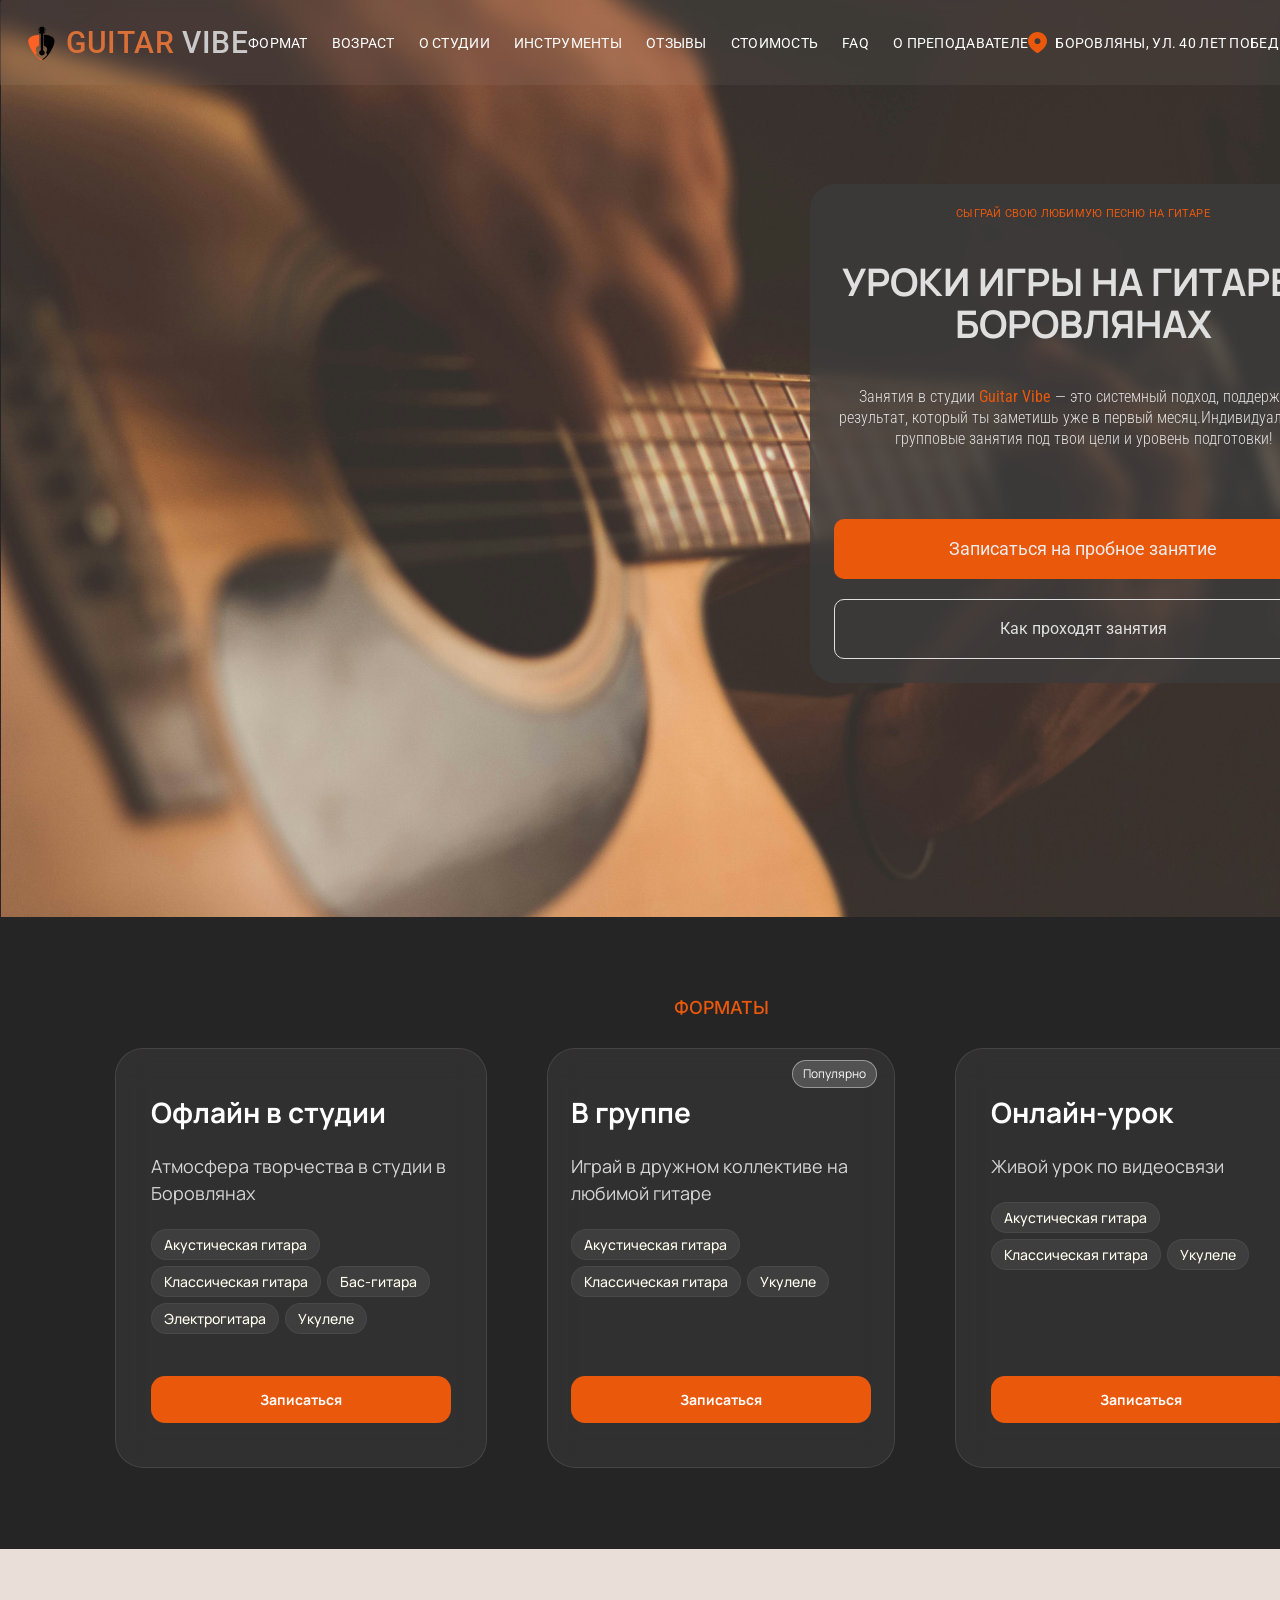
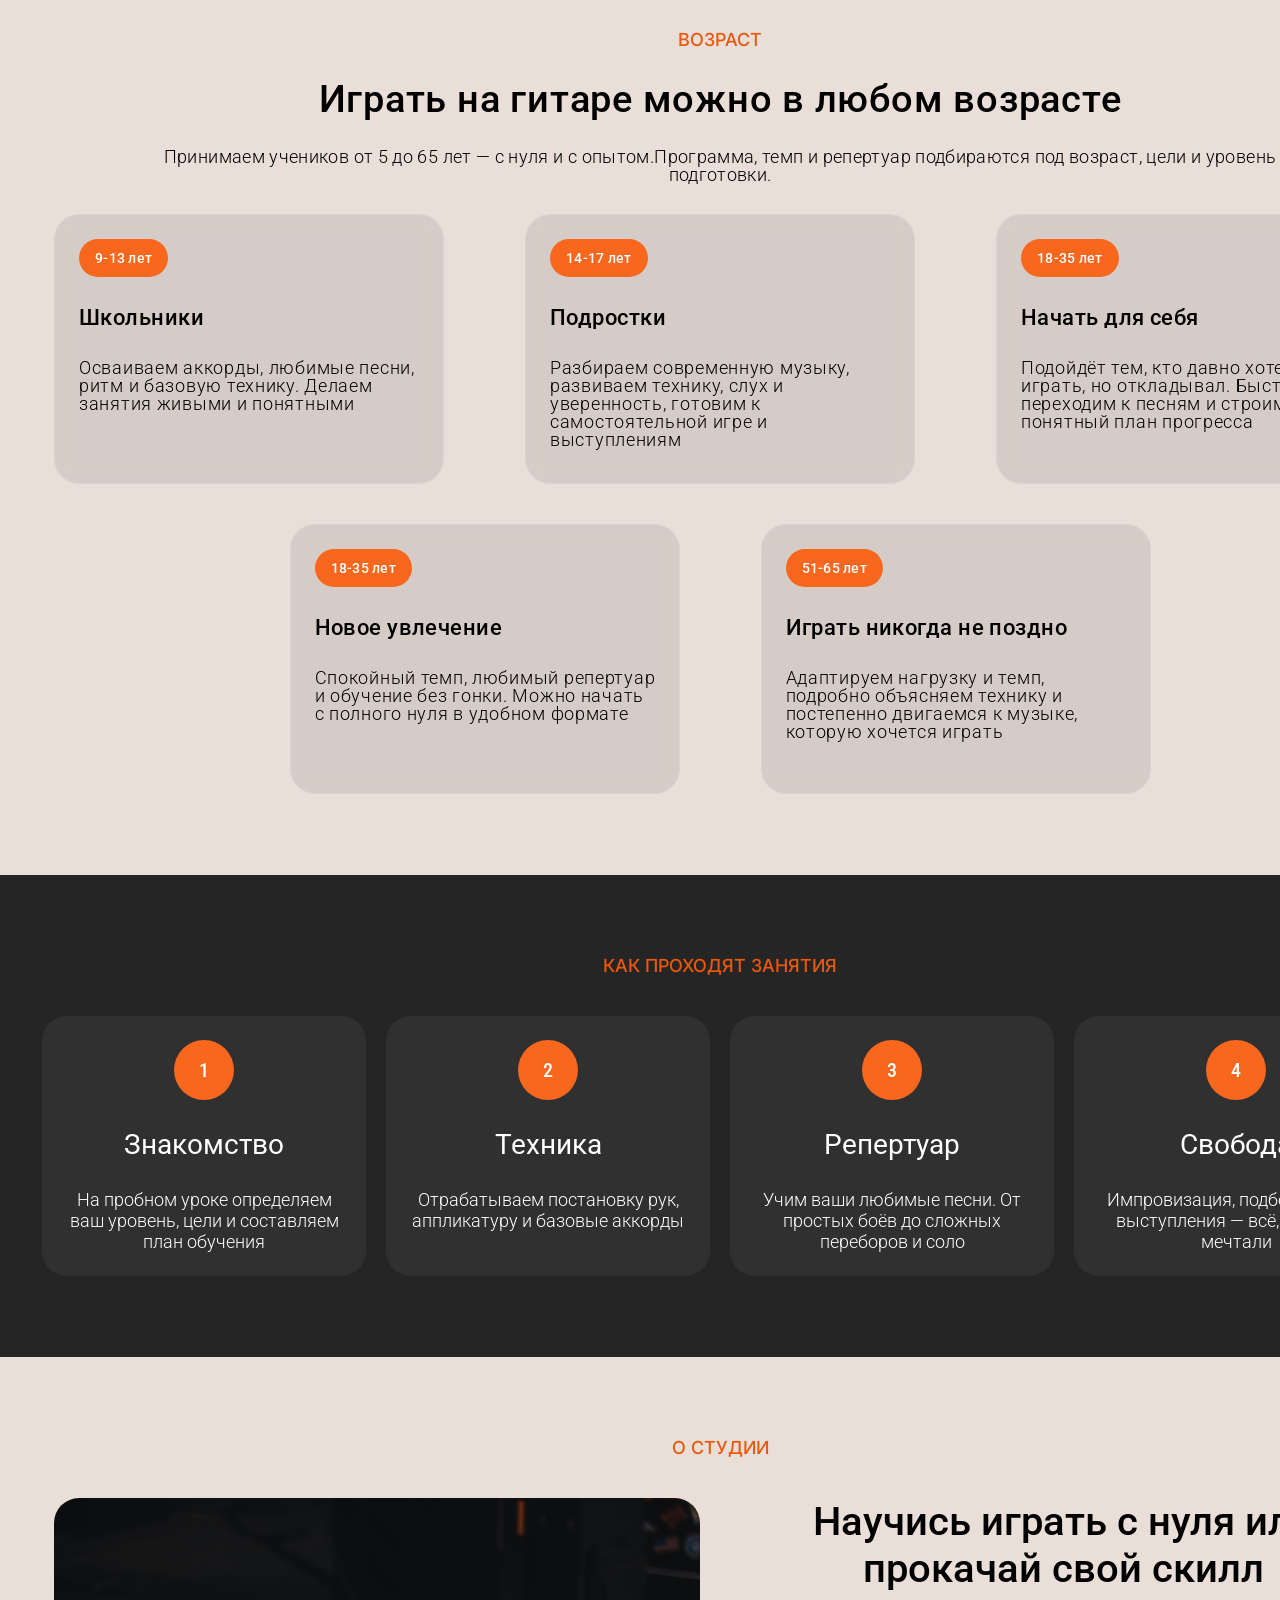
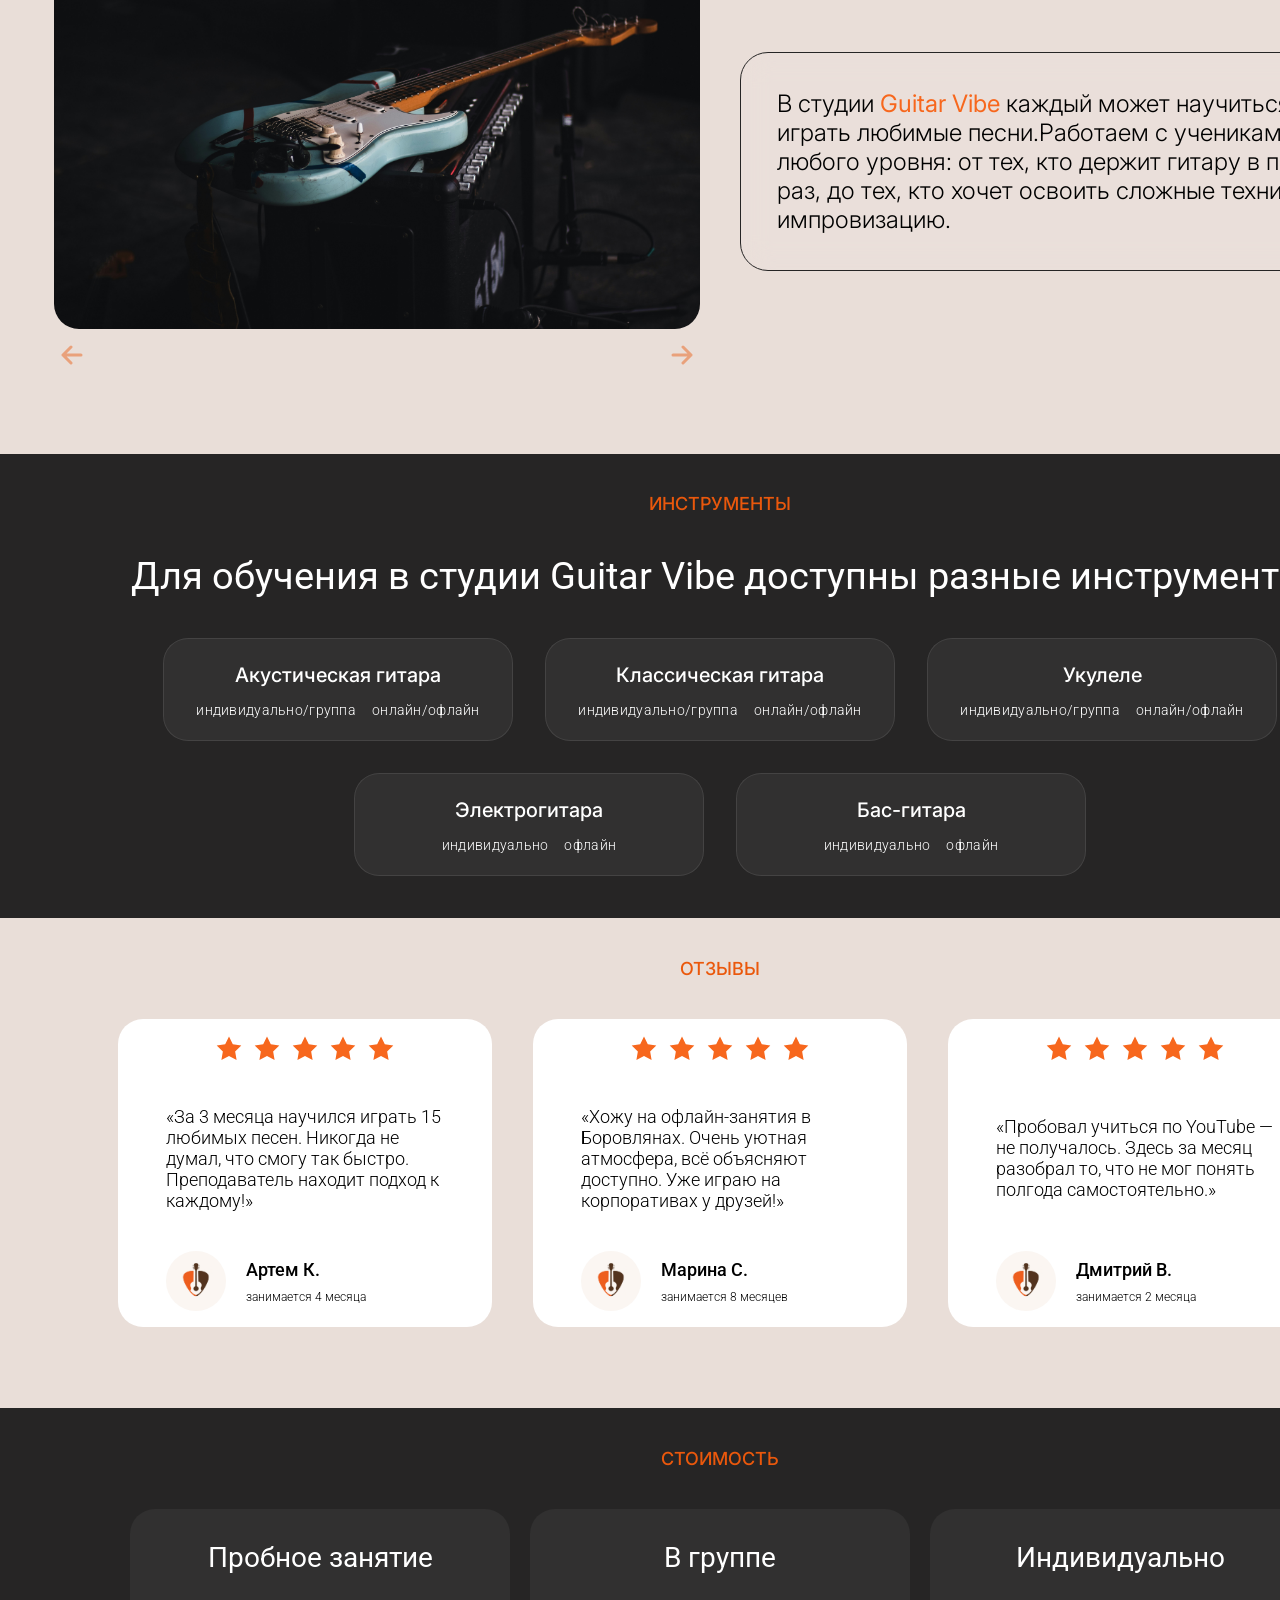
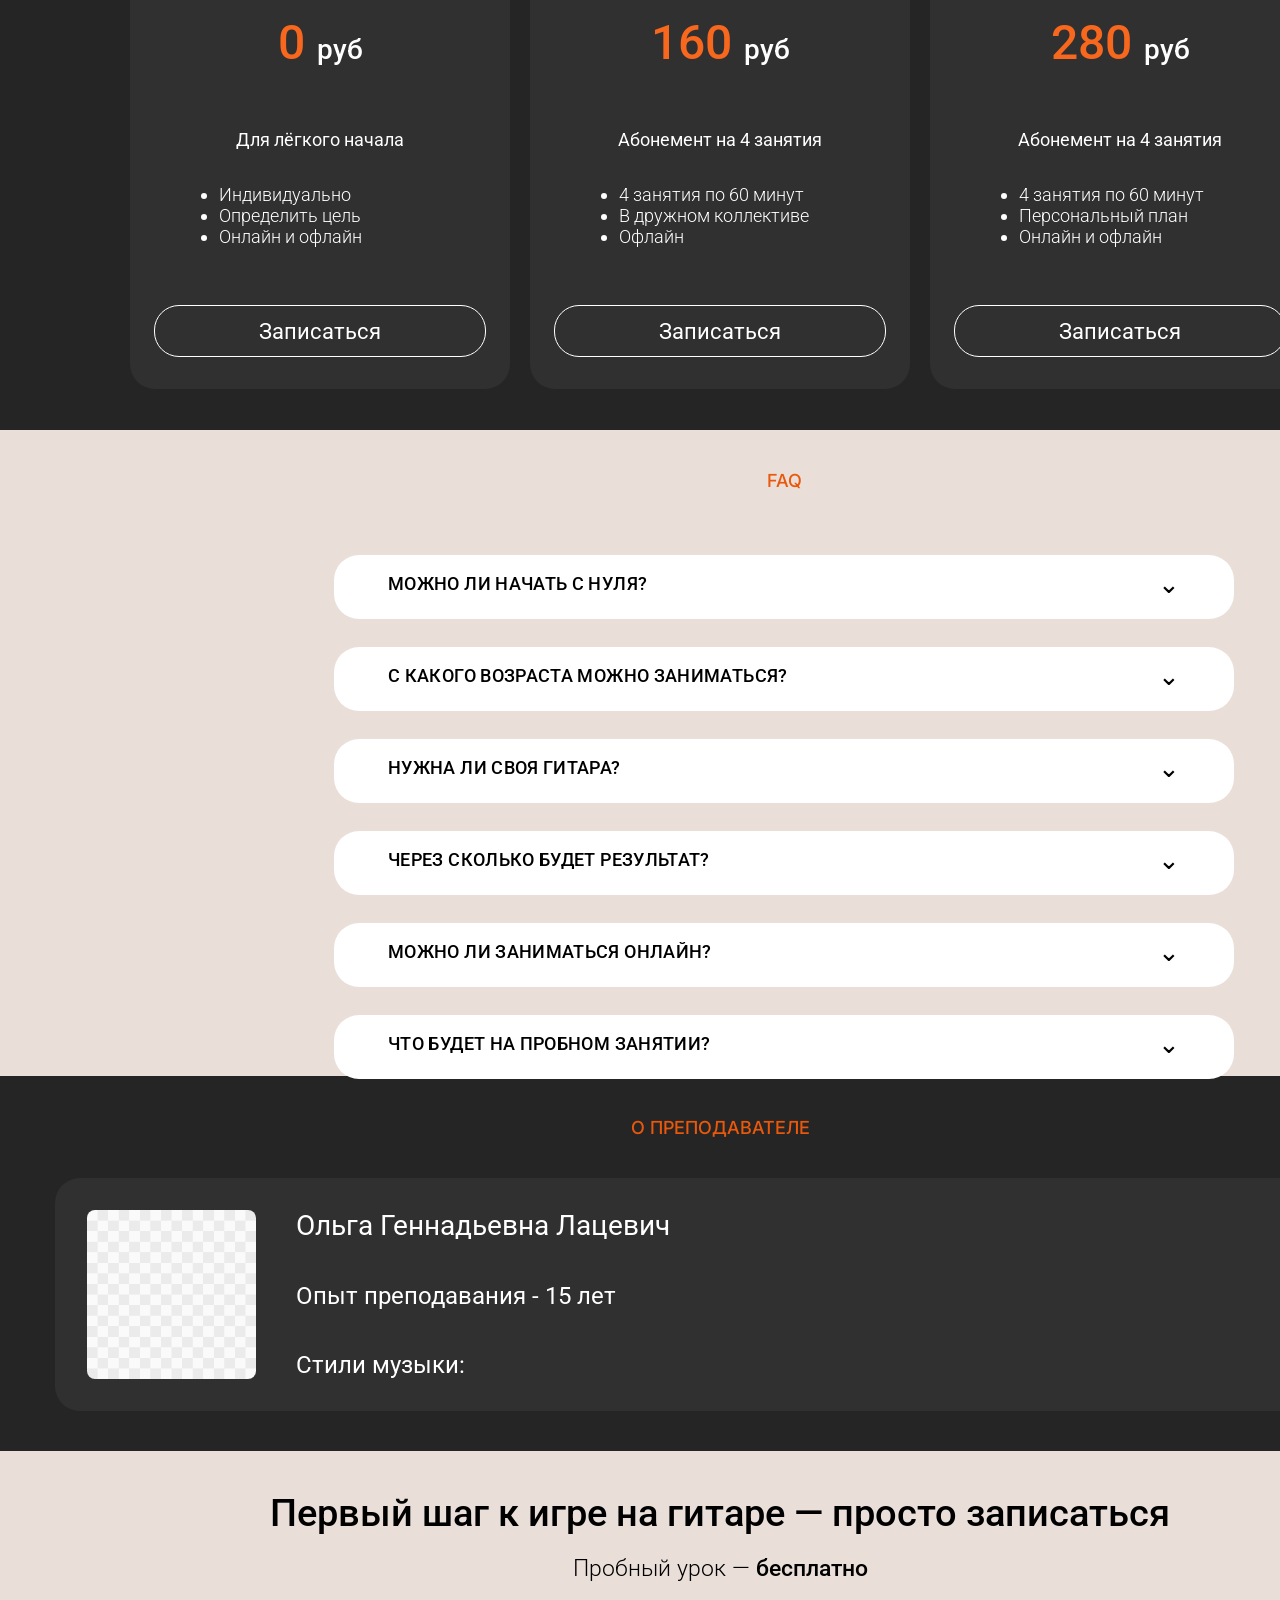
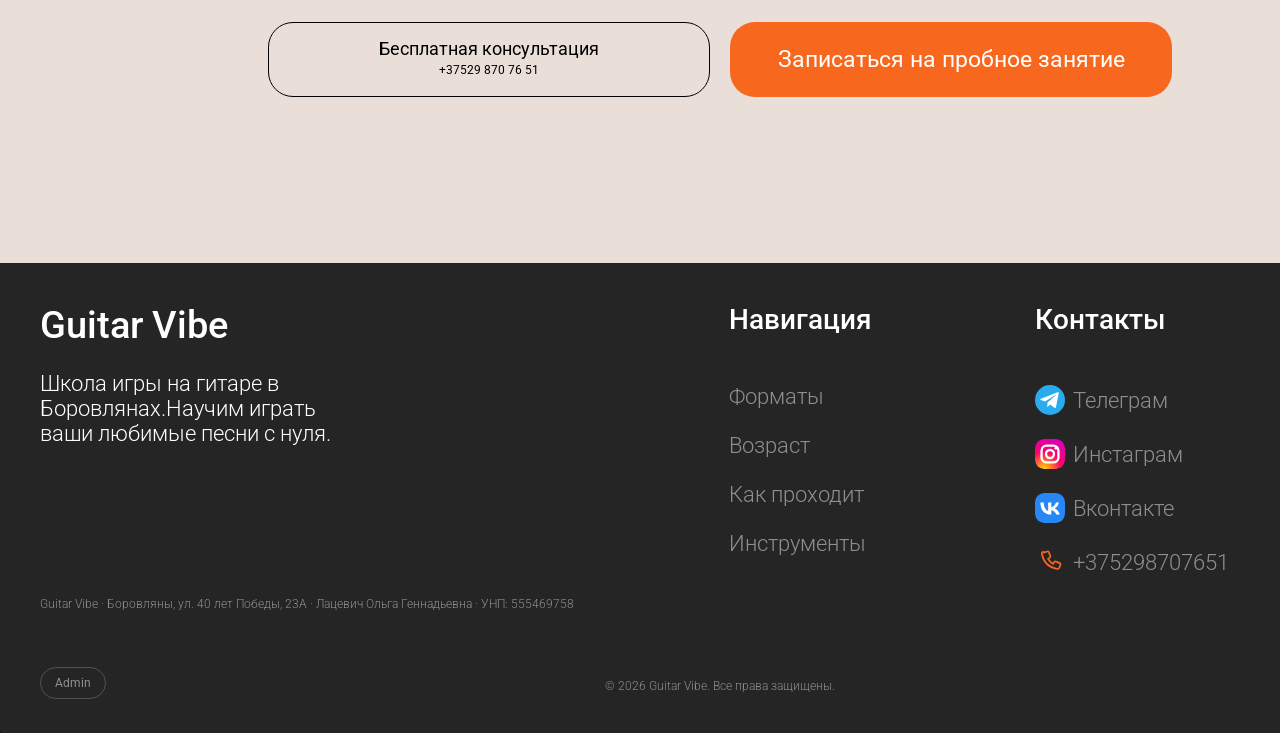
==== commit 7269ed13: "Refine FAQ layout and open state" ====
--- a/vibe-studio-figma-exact.html
+++ b/vibe-studio-figma-exact.html
@@ -4375,13 +4375,14 @@
     }
     .faq-inner { width: 1332px; display: flex; flex-direction: column; gap: 40px; align-items: center }
     .faq .section-label { color: #ea580c; font: 500 18px/normal Inter, sans-serif }
-    .faq-grid { position: relative; width: 1332px; display: block }
-    .faq-grid::after { content: '?'; position: absolute; top: -64px; right: 145px; color: rgba(49,48,48,.09); font: 400 640px/.72 Roboto, sans-serif; letter-spacing: 12.8px }
+    .faq-grid { position: relative; width: 1332px; display: flex; flex-direction: column; align-items: center }
+    .faq-grid::after { content: none }
     .faq details { position: relative; z-index: 1; width: 900px; min-height: 64px; margin: 0 0 16px; padding: 16px 54px; border: 0; border-radius: 25px; background: #fff; box-sizing: border-box }
     .faq summary { display: flex; align-items: center; justify-content: space-between; color: #000; font: 500 18px/1 Roboto, sans-serif; letter-spacing: .36px; text-transform: uppercase }
     .faq summary::marker { content: '' }
-    .faq summary::after { content: '⌄'; font: 400 26px/1 Roboto, sans-serif; text-transform: none }
-    .faq details[open] summary::after { transform: rotate(180deg) }
+    .faq summary::after { content: '⌄'; color: #000; font: 400 26px/1 Roboto, sans-serif; text-transform: none; transition: transform .2s ease, color .2s ease }
+    .faq details[open] summary { color: #ea580c }
+    .faq details[open] summary::after { color: #ea580c; transform: rotate(180deg) }
     .faq details p { margin: 16px 0 0; color: #000; font: 300 16px/1.3 Roboto, sans-serif }
     .teacher { top: 5876.667px }
     .cta { top: 6251px; height: 412px }
@@ -4435,7 +4436,9 @@
       .m-faq details { min-height: 64px; margin-bottom: 16px; padding: 16px; border: 0; border-radius: 25px; background: #fff }
       .m-faq summary { display: flex; align-items: center; justify-content: space-between; color: #000; font: 500 14px/1 Roboto, sans-serif; letter-spacing: .28px; text-transform: uppercase }
       .m-faq summary::marker { content: '' }
-      .m-faq summary::after { content: '⌄'; font: 400 24px/1 Roboto, sans-serif; text-transform: none }
+      .m-faq summary::after { content: '⌄'; color: #000; font: 400 24px/1 Roboto, sans-serif; text-transform: none; transition: transform .2s ease, color .2s ease }
+      .m-faq details[open] summary { color: #ea580c }
+      .m-faq details[open] summary::after { color: #ea580c; transform: rotate(180deg) }
       .m-faq details p { margin: 12px 0 0; color: #000; font: 300 13px/1.3 Roboto, sans-serif }
       .m-teacher { height: 321px }
       .m-teacher-card { align-items: flex-start }
@@ -5213,7 +5216,7 @@
     let lastY = window.scrollY, up = 0; window.addEventListener('scroll', () => { const y = window.scrollY, d = y - lastY; if (y < 80) { siteHeader.classList.remove('is-hidden'); up = 0 } else if (d > 5) { siteHeader.classList.add('is-hidden'); up = 0 } else if (d < -2) { up += -d; if (up > 28) siteHeader.classList.remove('is-hidden') } lastY = y }, { passive: true });
     const io = new IntersectionObserver(es => es.forEach(e => { if (e.isIntersecting) { e.target.classList.add('is-visible'); io.unobserve(e.target) } }), { threshold: .08, rootMargin: '0px 0px -5% 0px' }); document.querySelectorAll('.lazy-reveal').forEach(el => io.observe(el));
   </script>
-  <script src="./js/admin.js?v=20260924-3"></script>
+  <script src="./js/admin.js?v=20260924-4"></script>
 </body>
 
 </html>
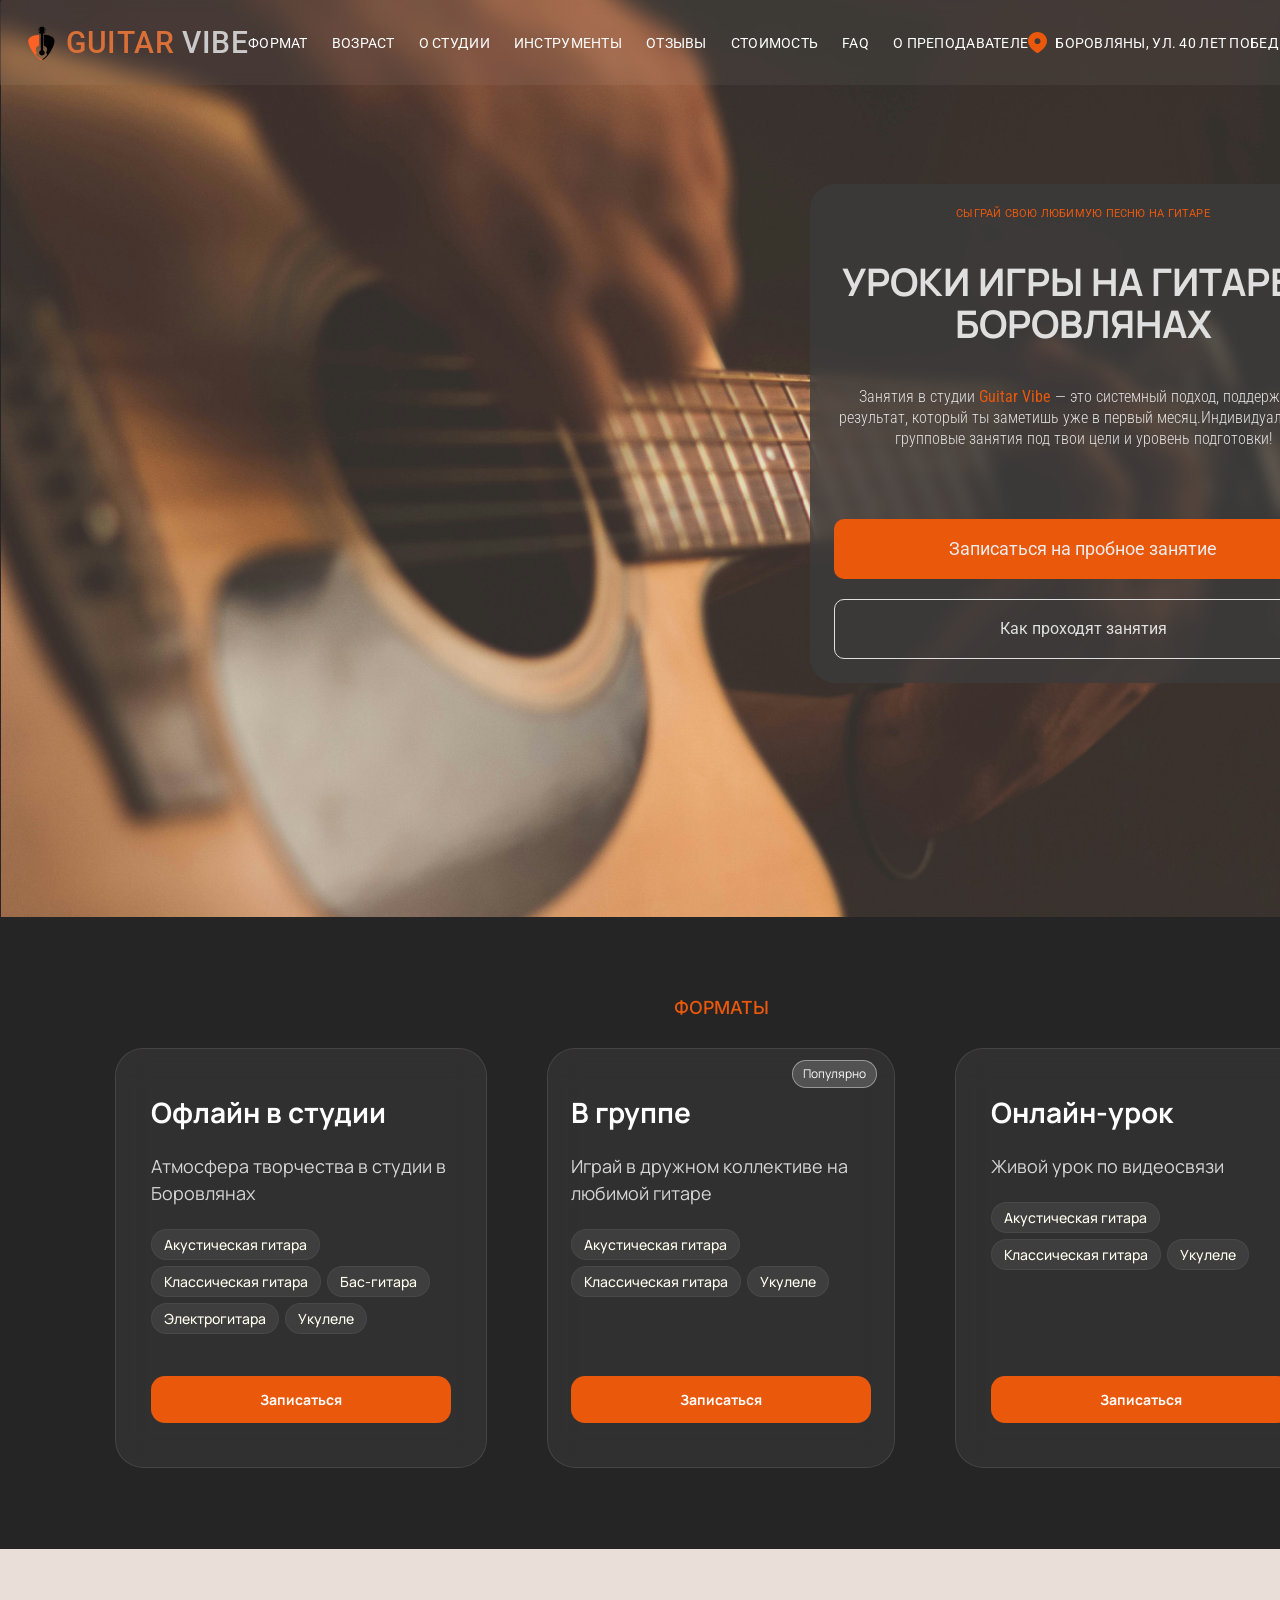
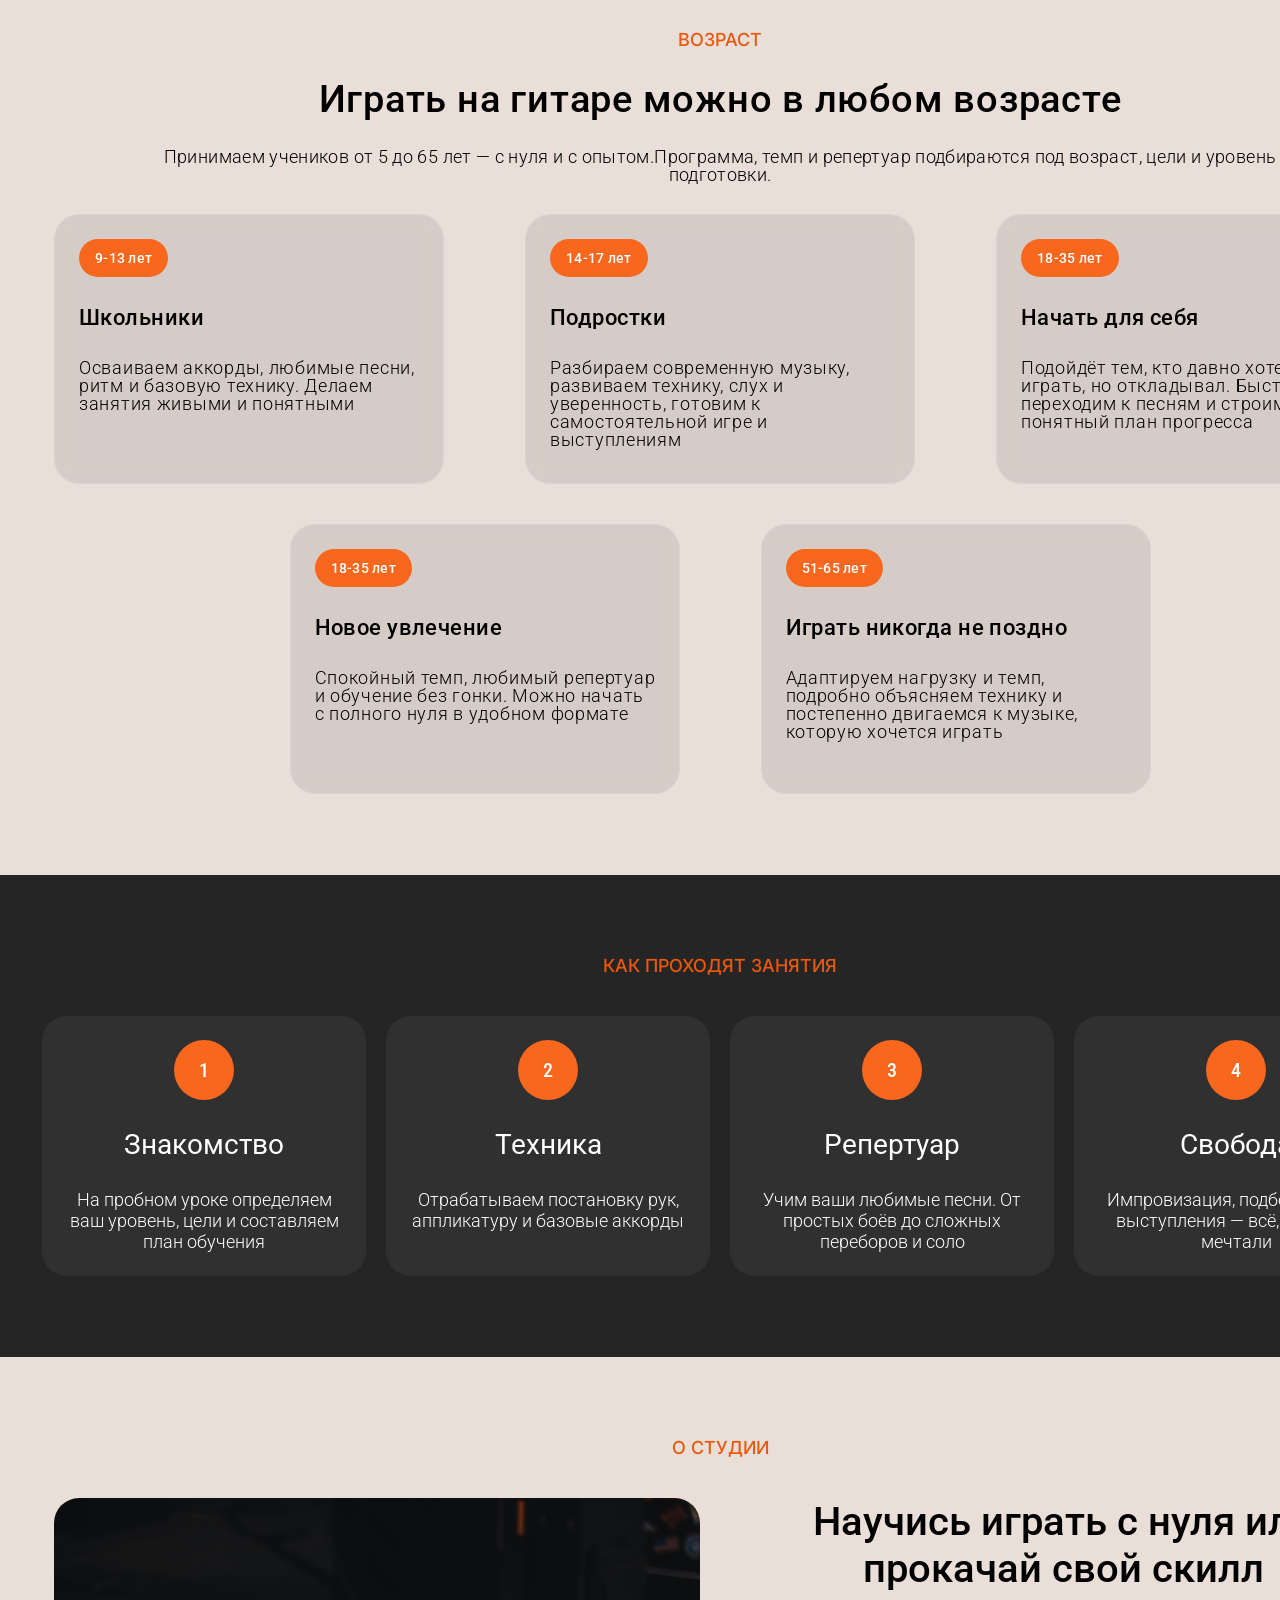
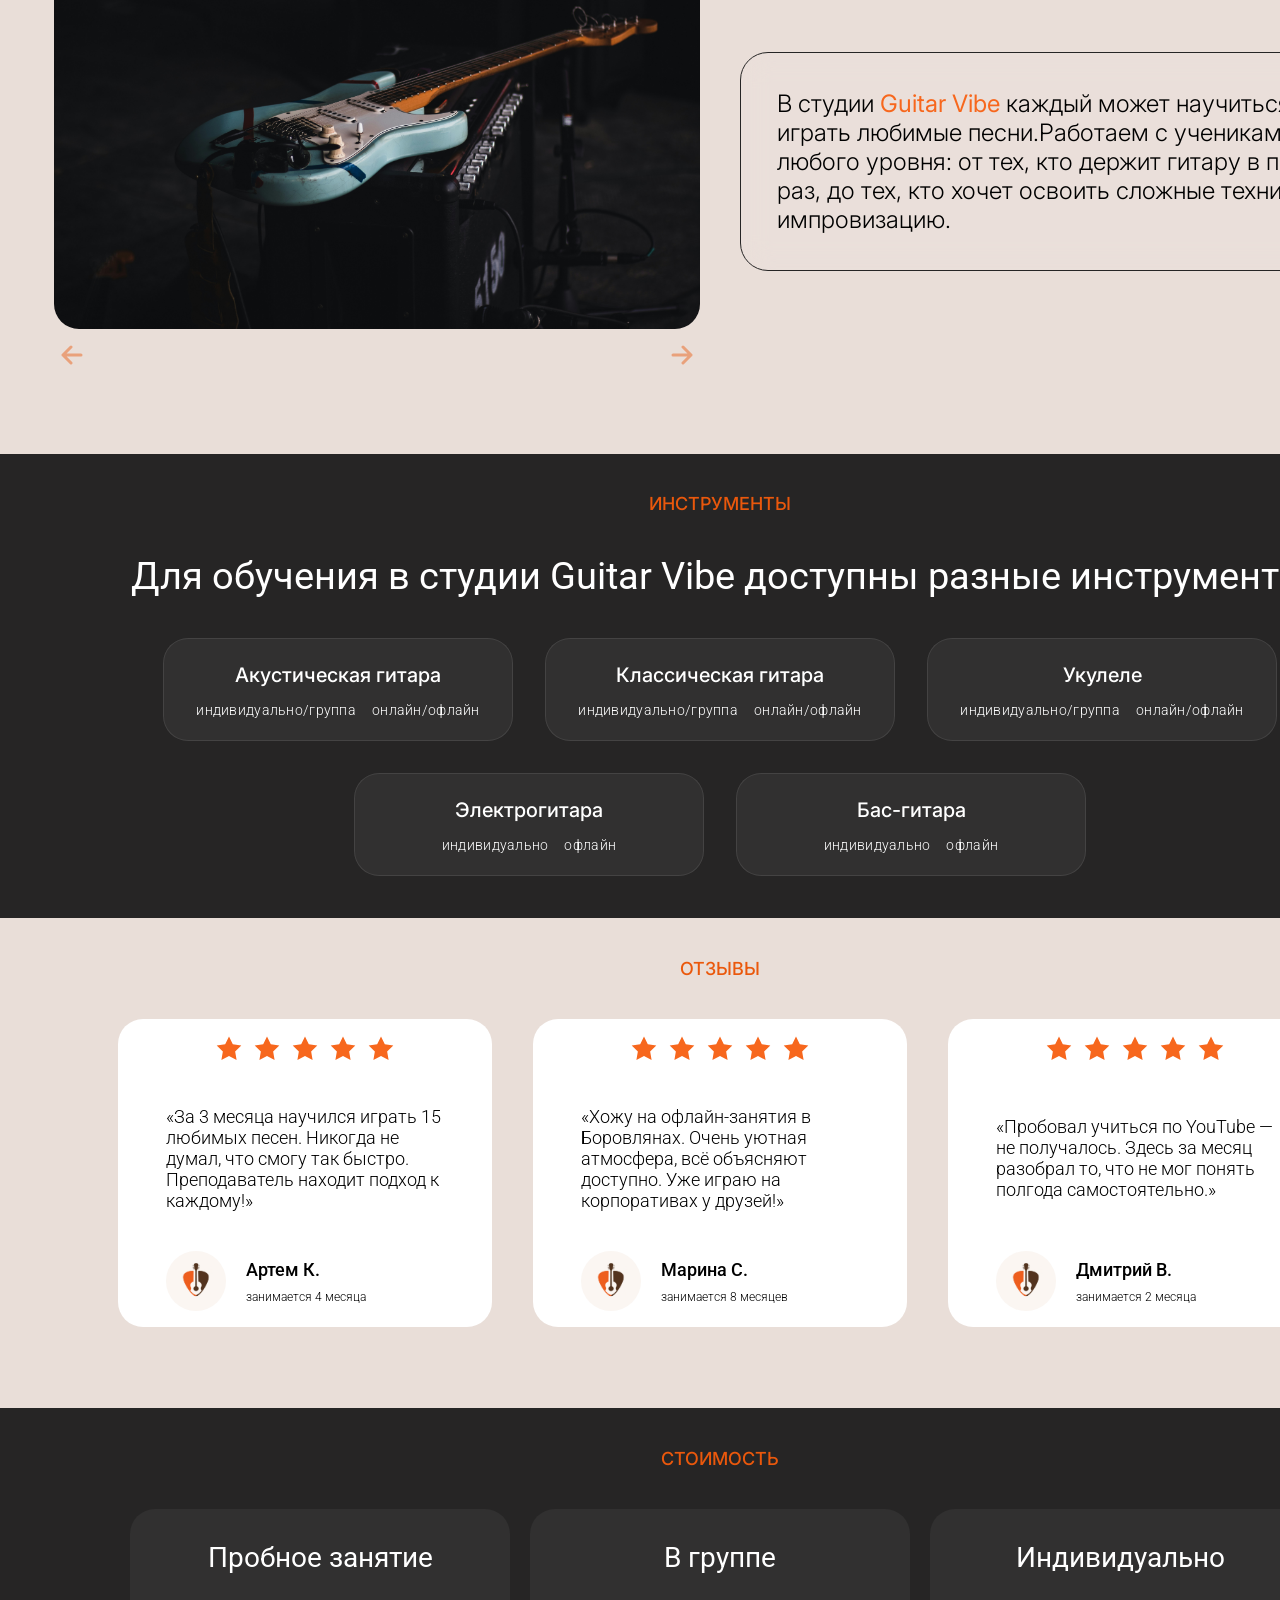
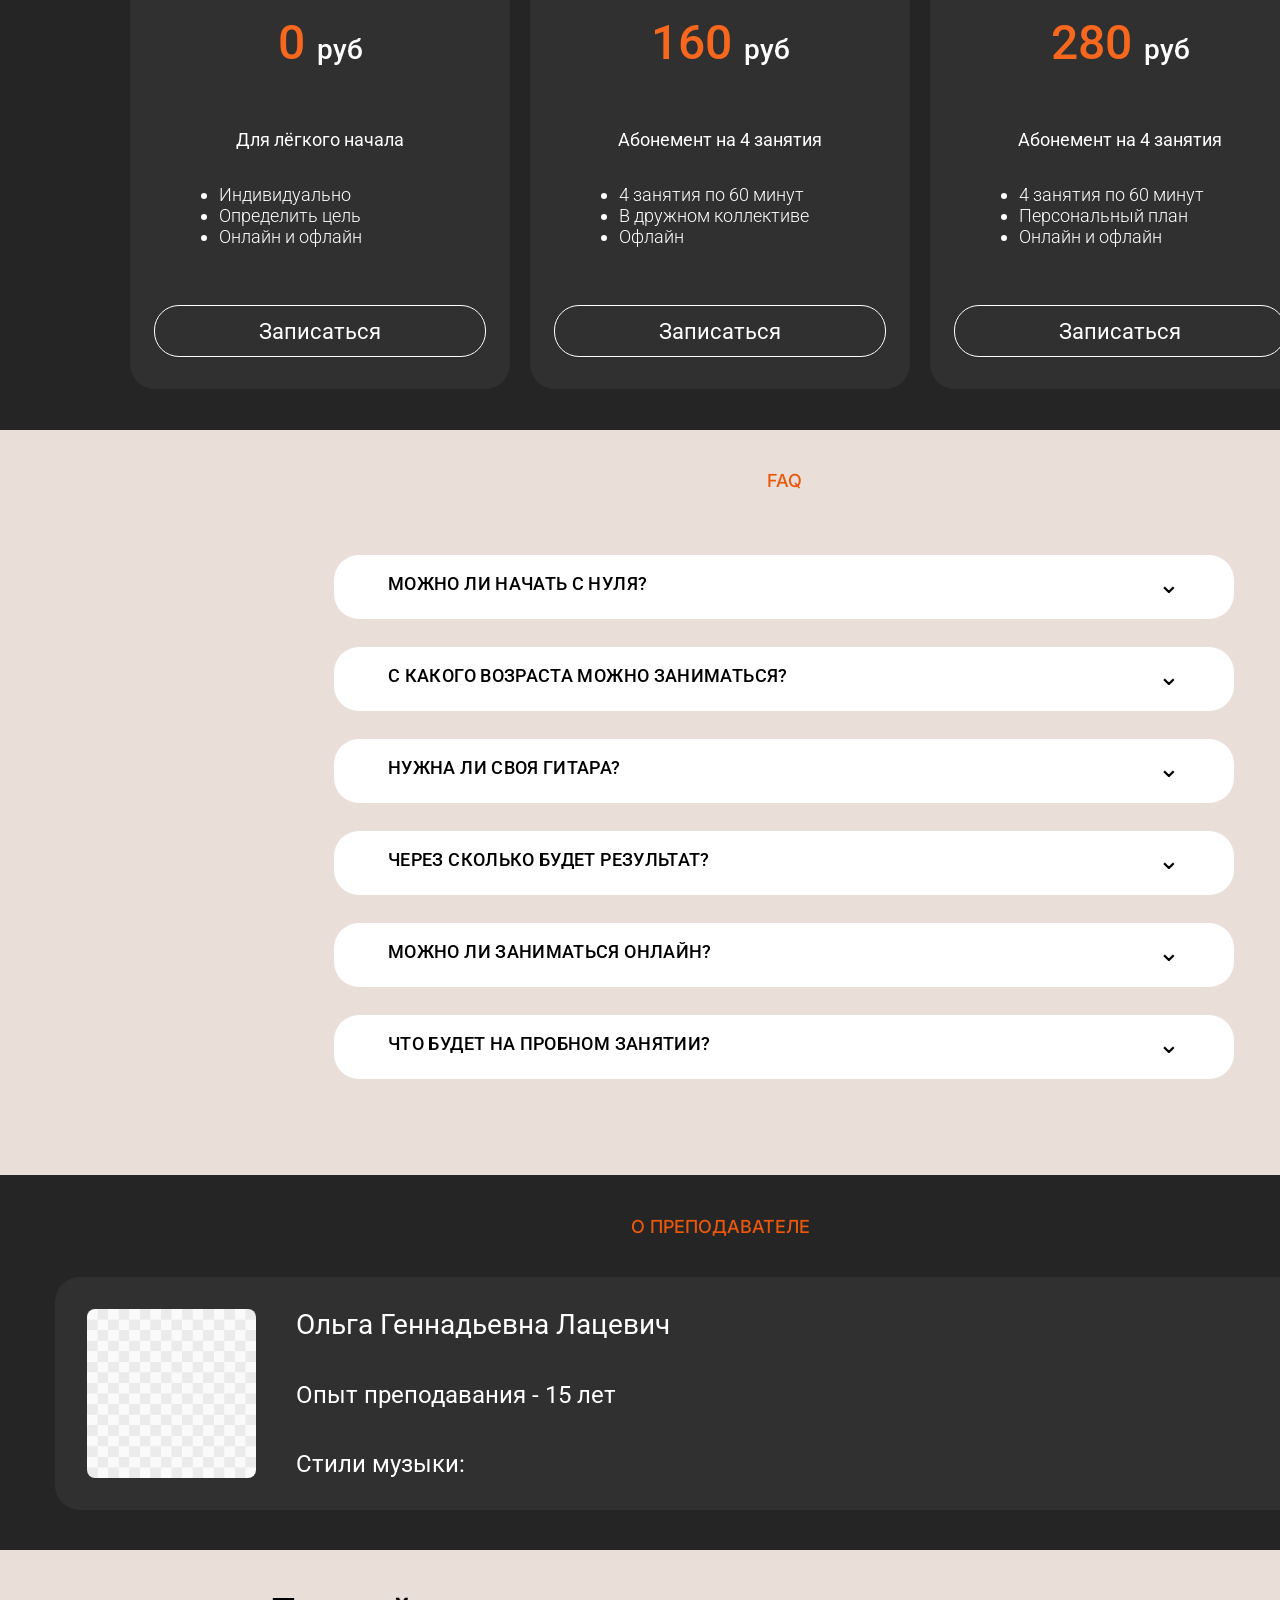
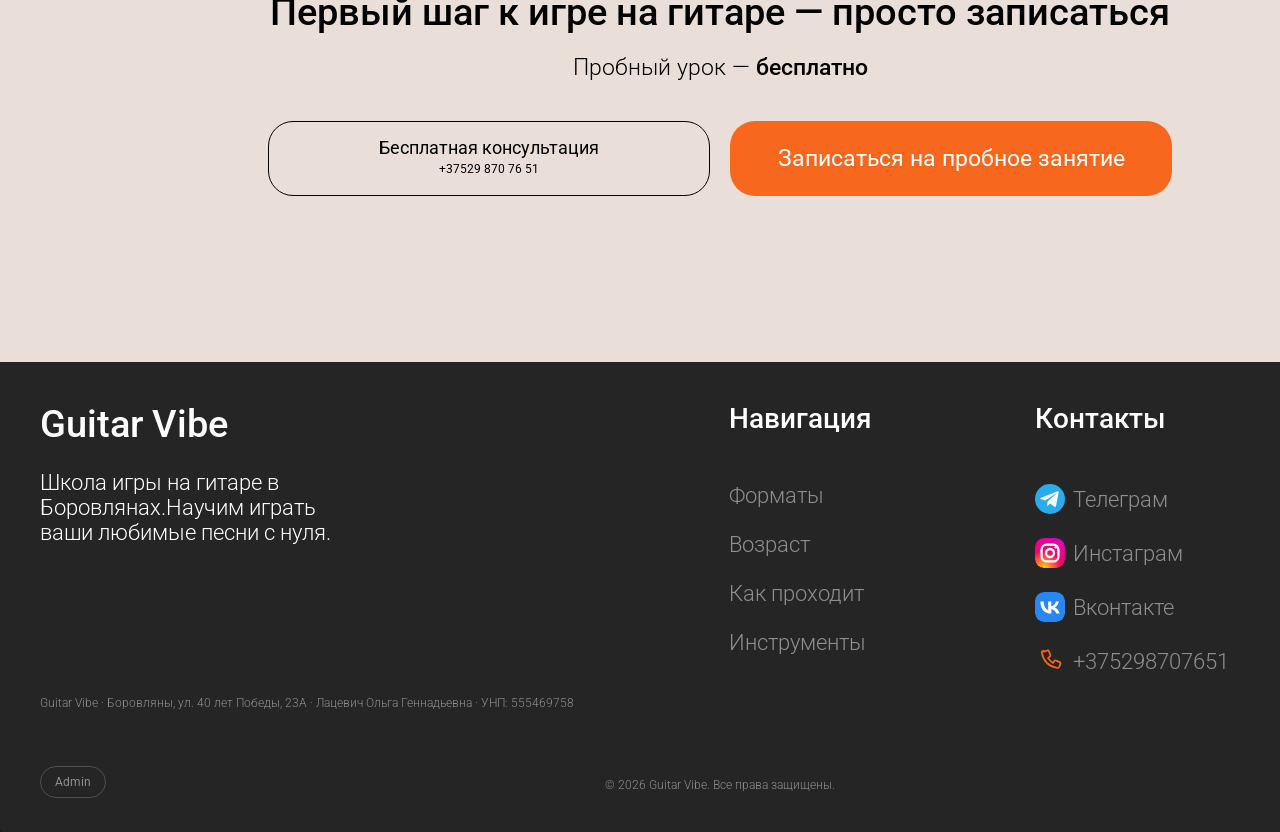
==== commit 1e77efda: "Expand FAQ sections with open answers" ====
--- a/vibe-studio-figma-exact.html
+++ b/vibe-studio-figma-exact.html
@@ -5212,6 +5212,27 @@
     window.refreshAboutGallery=()=>{renderAboutGallery('desktop');renderAboutGallery('mobile')};
     document.querySelectorAll('[data-gallery-control]').forEach(button=>button.addEventListener('click',()=>{const kind=button.dataset.galleryControl;const sources=aboutGallerySources(kind);if(sources.length<2)return;aboutGallery[kind]+=Number(button.dataset.galleryStep||0);renderAboutGallery(kind)}));
     window.refreshAboutGallery();
+    const desktopFaqMetrics={height:646,teacherTop:5876.667,ctaTop:6251,footerTop:6663,stageHeight:7133};
+    function reflowDesktopFaq(){
+      if(window.innerWidth<=767)return;
+      const faq=document.querySelector('.faq');
+      if(!faq||faq.style.display==='none')return;
+      faq.style.height='auto';
+      const height=Math.max(desktopFaqMetrics.height,Math.ceil(faq.scrollHeight));
+      faq.style.height=`${height}px`;
+      const delta=height-desktopFaqMetrics.height;
+      const teacher=document.querySelector('.teacher'),cta=document.querySelector('.cta'),footer=document.querySelector('.footer'),stage=document.querySelector('.desktop-stage');
+      if(teacher)teacher.style.top=`${desktopFaqMetrics.teacherTop+delta}px`;
+      if(cta)cta.style.top=`${desktopFaqMetrics.ctaTop+delta}px`;
+      if(footer)footer.style.top=`${desktopFaqMetrics.footerTop+delta}px`;
+      if(stage)stage.style.height=`${desktopFaqMetrics.stageHeight+delta}px`;
+    }
+    document.querySelectorAll('.faq details,.m-faq details').forEach(item=>item.addEventListener('toggle',()=>{
+      reflowDesktopFaq();
+      document.dispatchEvent(new Event('faq-layout-change'));
+    }));
+    reflowDesktopFaq();
+    window.addEventListener('resize',reflowDesktopFaq,{passive:true});
     if (mobileMenuBtn && mobileMenuPanel) { const setMobileMenuState = open => { mobileMenuPanel.classList.toggle('open', open); mobileMenuBtn.setAttribute('aria-expanded', String(open)); mobileMenuBtn.setAttribute('aria-label', open ? 'Закрыть меню' : 'Открыть меню') }, closeMobileMenu = () => setMobileMenuState(false); mobileMenuBtn.addEventListener('click', () => setMobileMenuState(!mobileMenuPanel.classList.contains('open'))); mobileMenuPanel.querySelector('.m-menu-close')?.addEventListener('click', closeMobileMenu); mobileMenuPanel.querySelectorAll('a').forEach(a => a.addEventListener('click', closeMobileMenu)); document.addEventListener('pointerdown', e => { if (mobileMenuPanel.classList.contains('open') && !mobileMenuPanel.contains(e.target) && !mobileMenuBtn.contains(e.target)) closeMobileMenu() }); document.addEventListener('keydown', e => { if (e.key === 'Escape') closeMobileMenu() }) }
     let lastY = window.scrollY, up = 0; window.addEventListener('scroll', () => { const y = window.scrollY, d = y - lastY; if (y < 80) { siteHeader.classList.remove('is-hidden'); up = 0 } else if (d > 5) { siteHeader.classList.add('is-hidden'); up = 0 } else if (d < -2) { up += -d; if (up > 28) siteHeader.classList.remove('is-hidden') } lastY = y }, { passive: true });
     const io = new IntersectionObserver(es => es.forEach(e => { if (e.isIntersecting) { e.target.classList.add('is-visible'); io.unobserve(e.target) } }), { threshold: .08, rootMargin: '0px 0px -5% 0px' }); document.querySelectorAll('.lazy-reveal').forEach(el => io.observe(el));
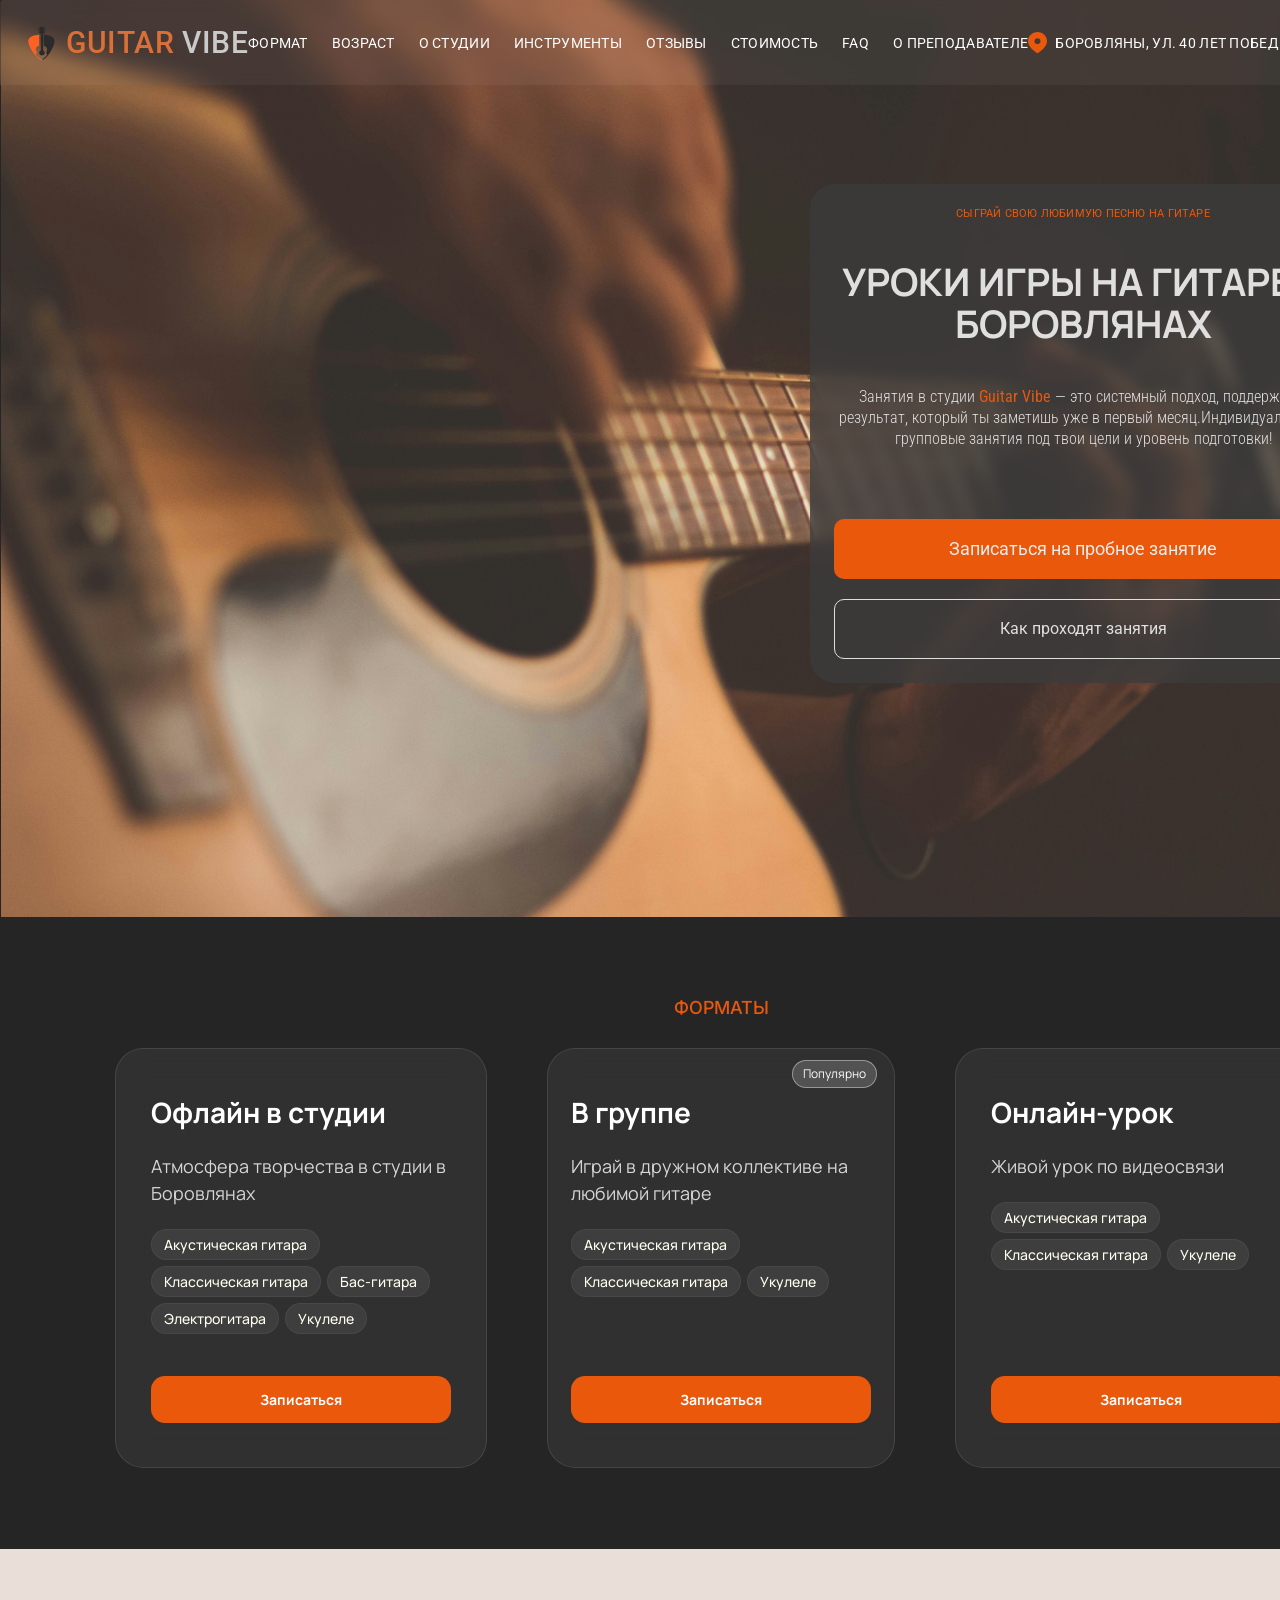
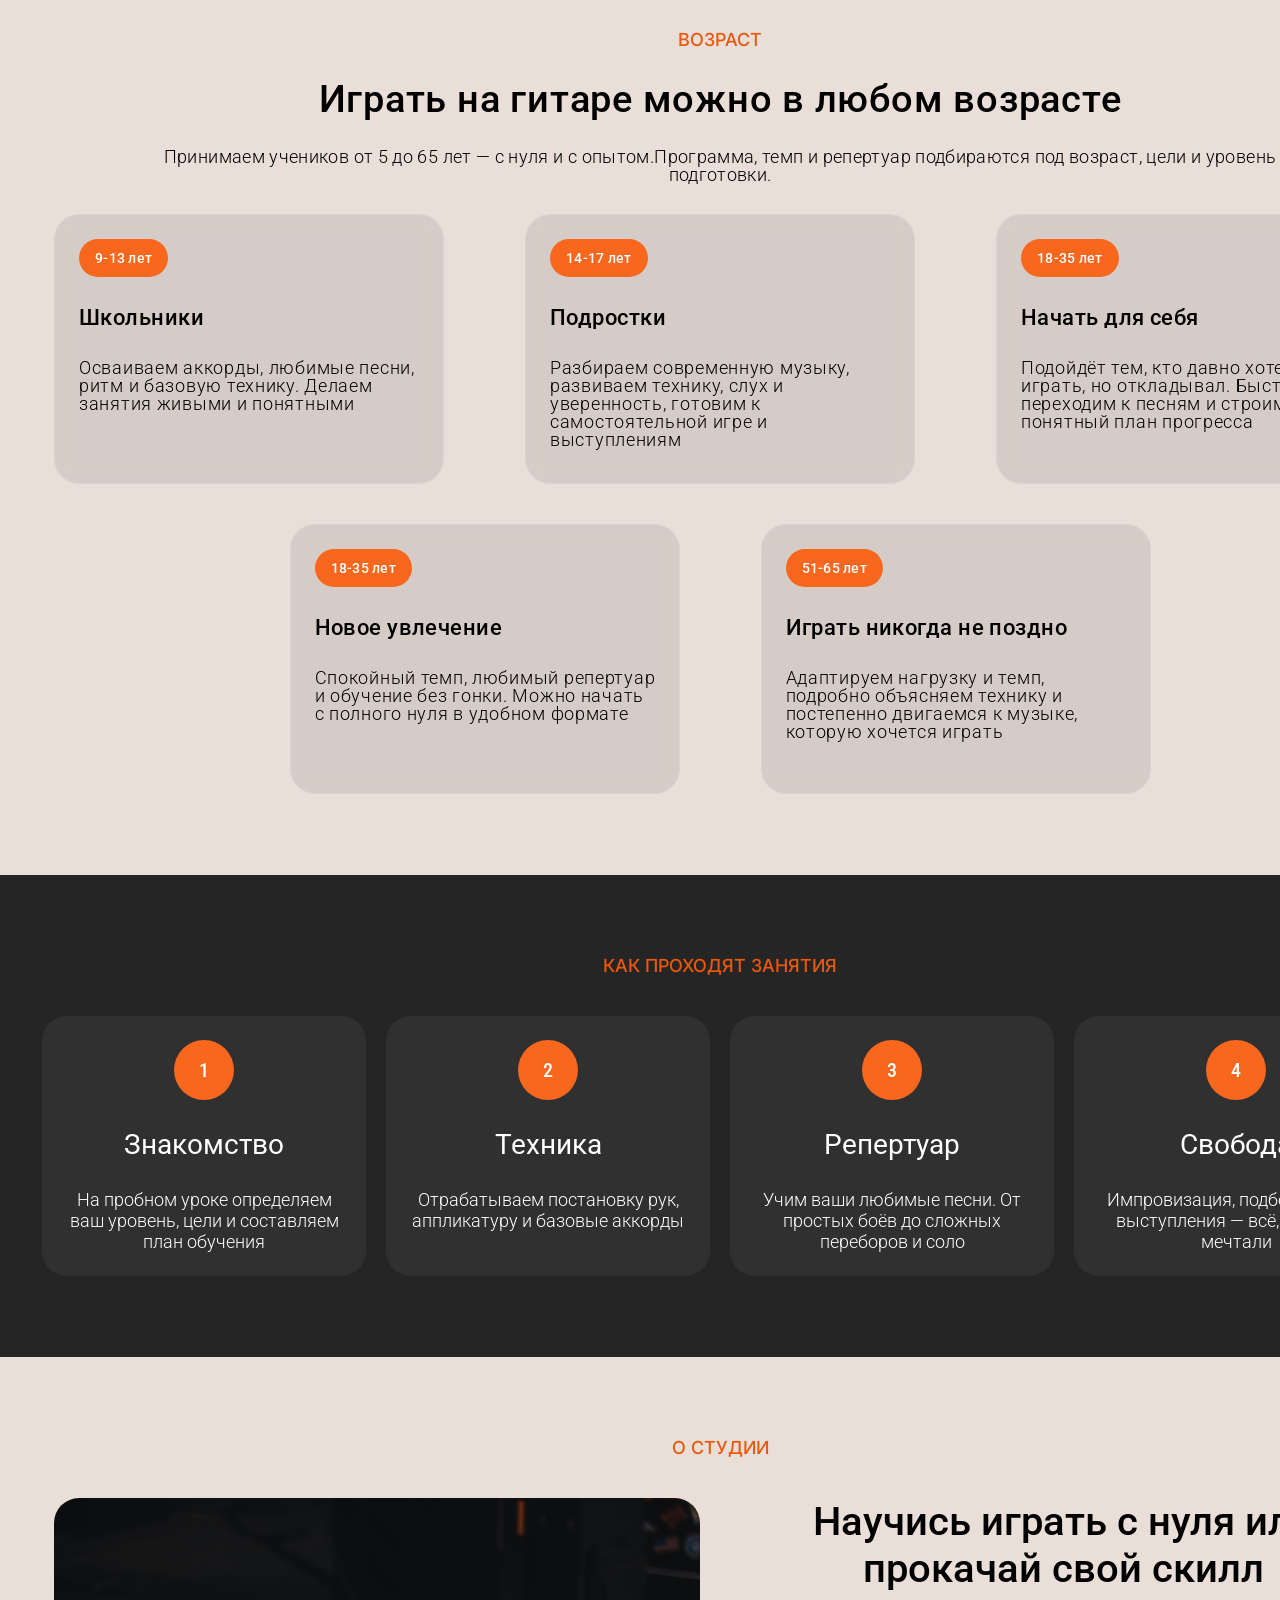
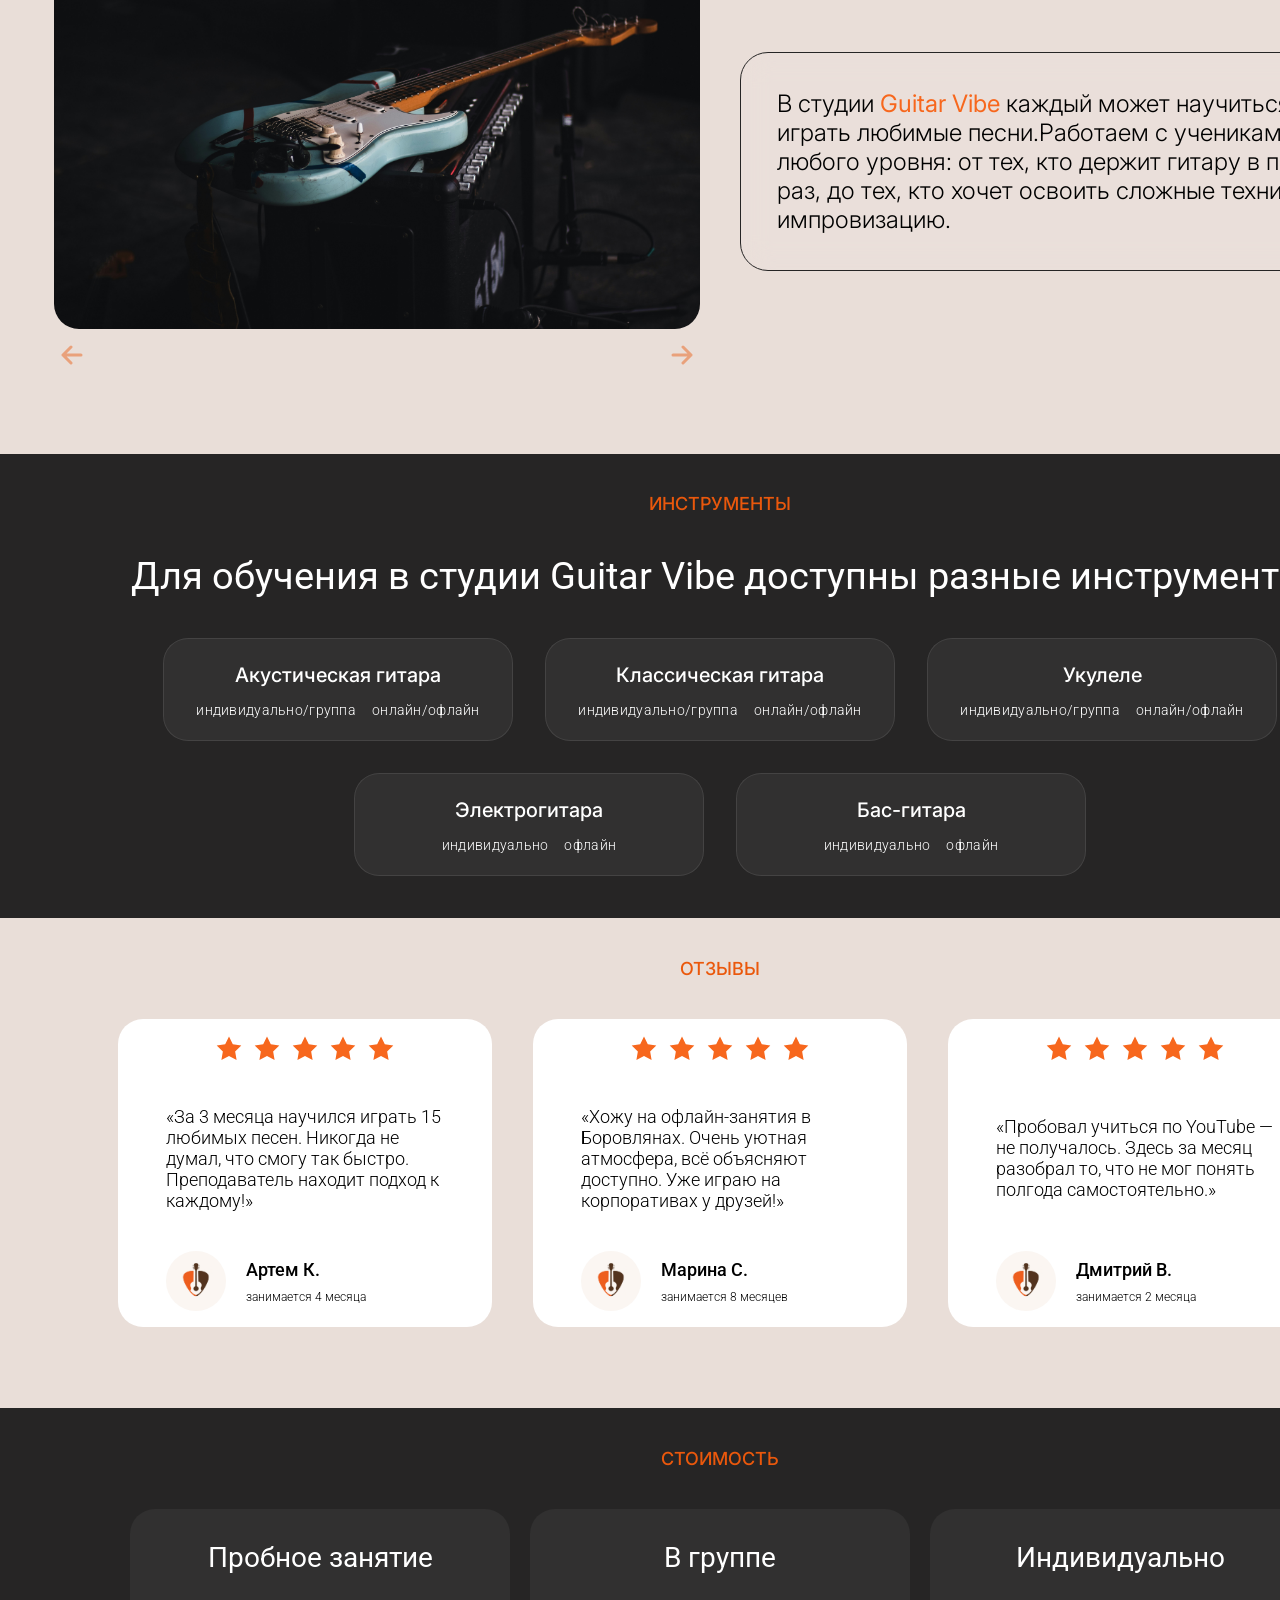
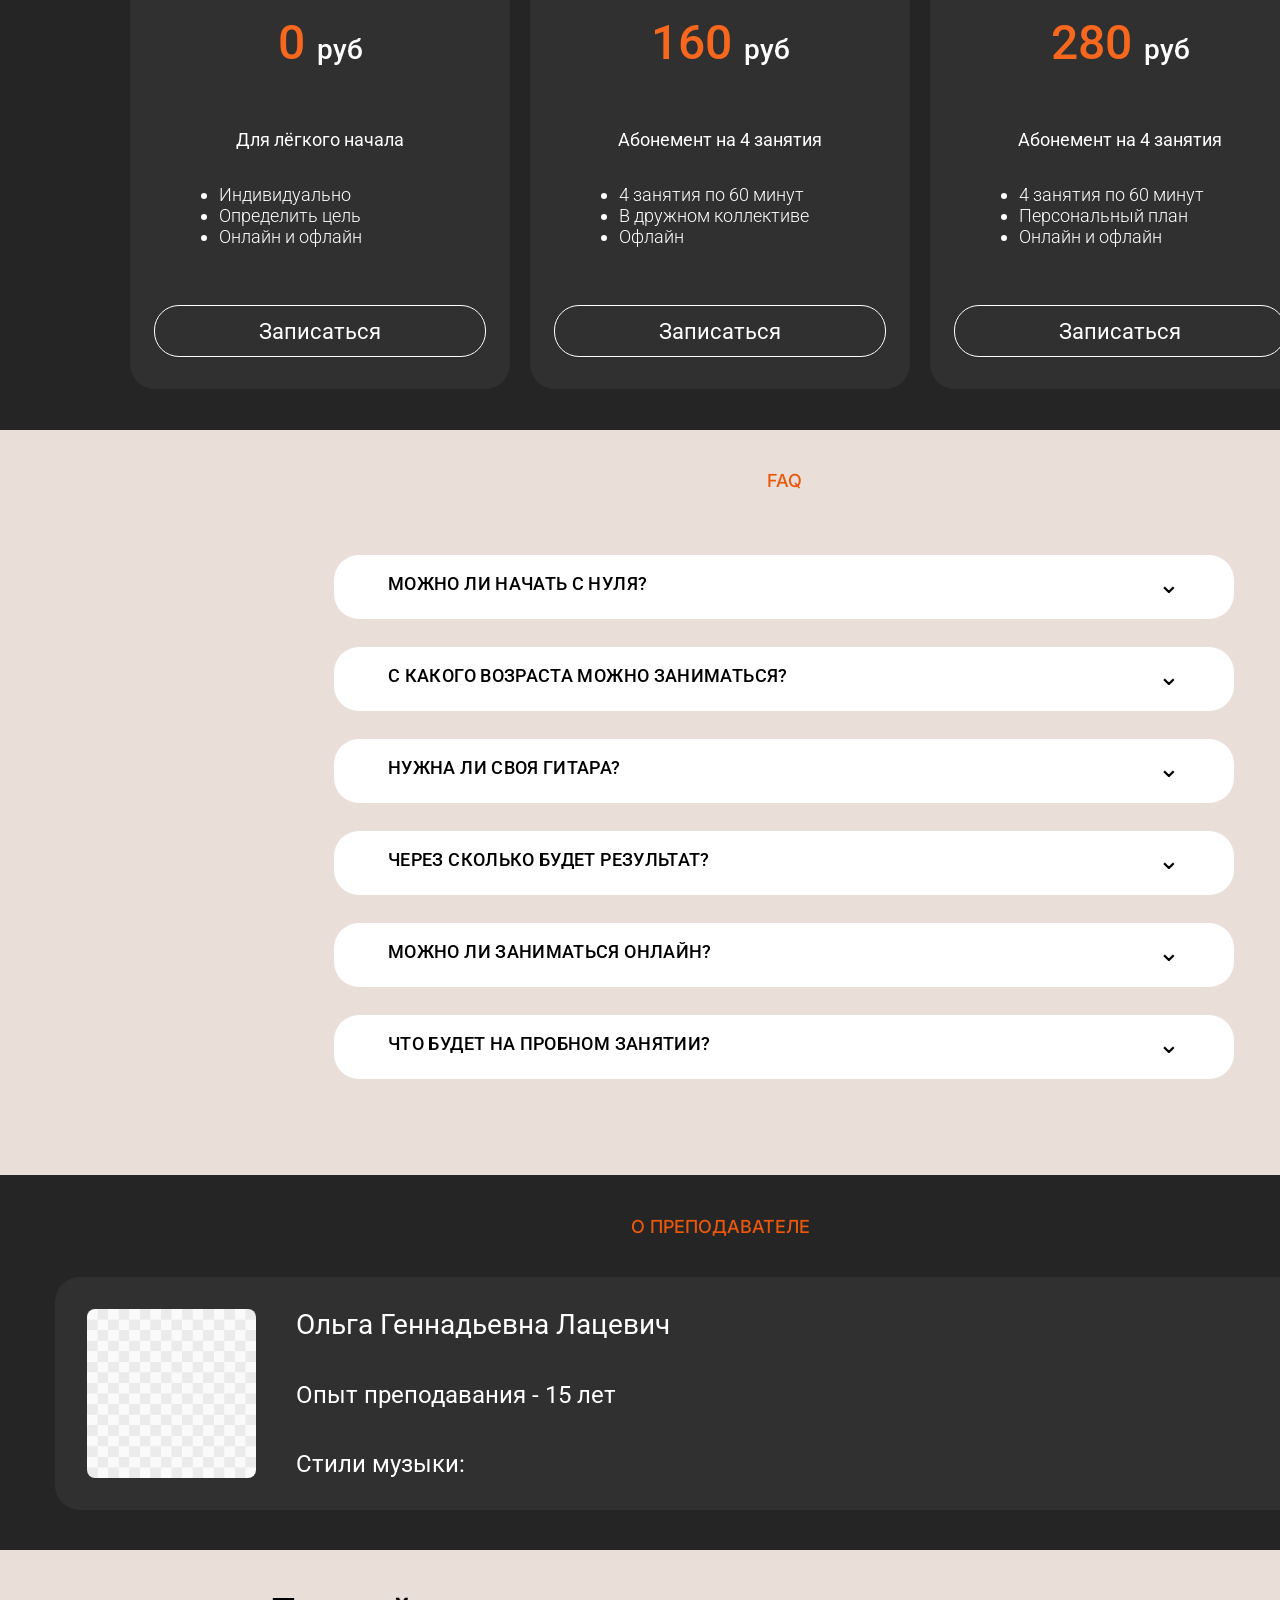
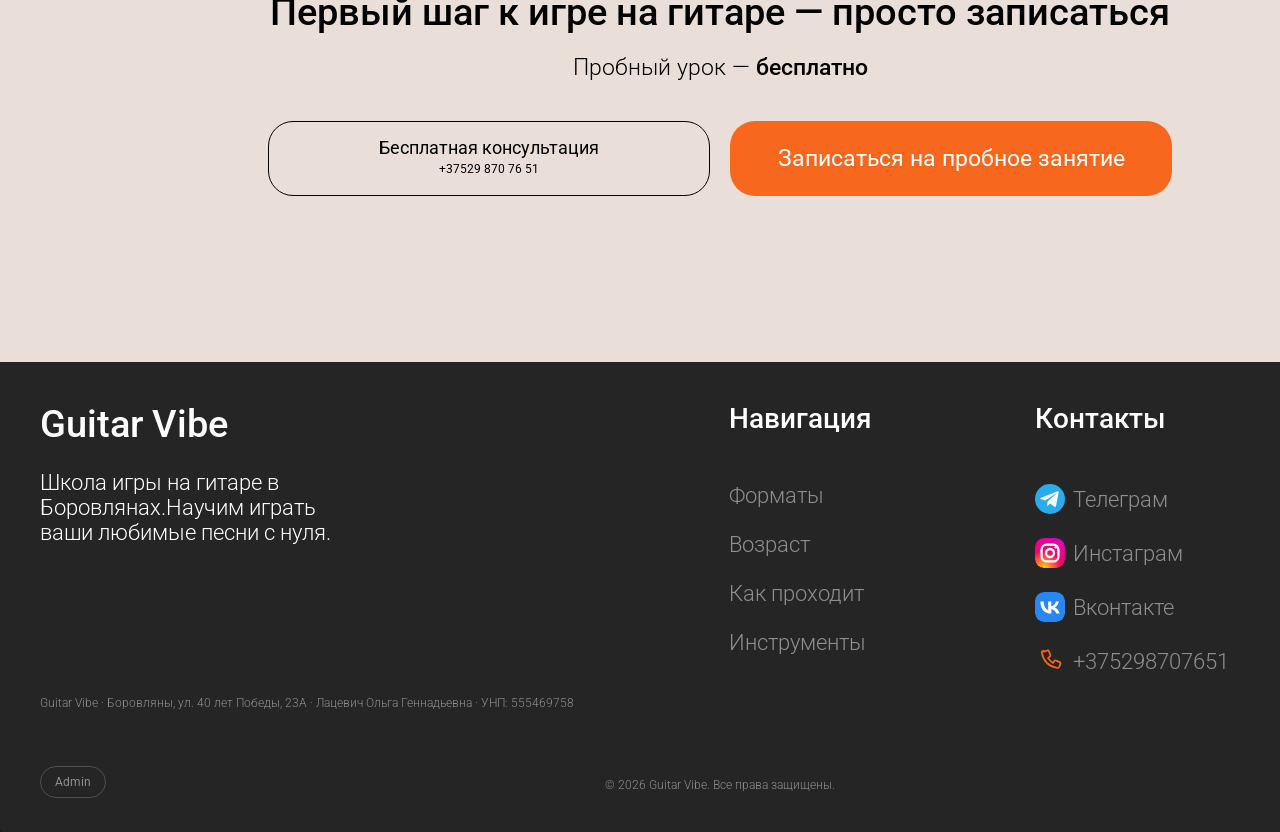
==== commit afc1814a: "Adjust logo dark tone" ====
--- a/vibe-studio-figma-exact.html
+++ b/vibe-studio-figma-exact.html
@@ -4482,7 +4482,7 @@
   <header class="site-header" id="siteHeader">
     <div class="header-inner">
       <div class="brand-wrap"><img class="header-logo"
-          src="./assets/figma-logo.svg" alt="Guitar Vibe">
+          src="./assets/figma-logo.svg?v=20260927-1" alt="Guitar Vibe">
         <div class="brand"><span class="accent">Guitar</span> vibe</div>
       </div>
       <nav class="nav"><a href="#format">формат</a><a href="#age">возраст</a><a href="#about">о студии</a><a
@@ -4513,7 +4513,7 @@
       <div class="m-hero-bg"><img src="./assets/mobile-hero.jpg"
           alt=""></div>
       <header class="m-header">
-        <div class="m-brand"><img src="./assets/figma-logo.svg"
+        <div class="m-brand"><img src="./assets/figma-logo.svg?v=20260927-1"
             alt="Guitar Vibe">
           <div class="m-brand-text">Guitar <span>vibe</span></div>
         </div>
@@ -5237,7 +5237,7 @@
     let lastY = window.scrollY, up = 0; window.addEventListener('scroll', () => { const y = window.scrollY, d = y - lastY; if (y < 80) { siteHeader.classList.remove('is-hidden'); up = 0 } else if (d > 5) { siteHeader.classList.add('is-hidden'); up = 0 } else if (d < -2) { up += -d; if (up > 28) siteHeader.classList.remove('is-hidden') } lastY = y }, { passive: true });
     const io = new IntersectionObserver(es => es.forEach(e => { if (e.isIntersecting) { e.target.classList.add('is-visible'); io.unobserve(e.target) } }), { threshold: .08, rootMargin: '0px 0px -5% 0px' }); document.querySelectorAll('.lazy-reveal').forEach(el => io.observe(el));
   </script>
-  <script src="./js/admin.js?v=20260924-4"></script>
+  <script src="./js/admin.js?v=20260927-1"></script>
 </body>
 
 </html>
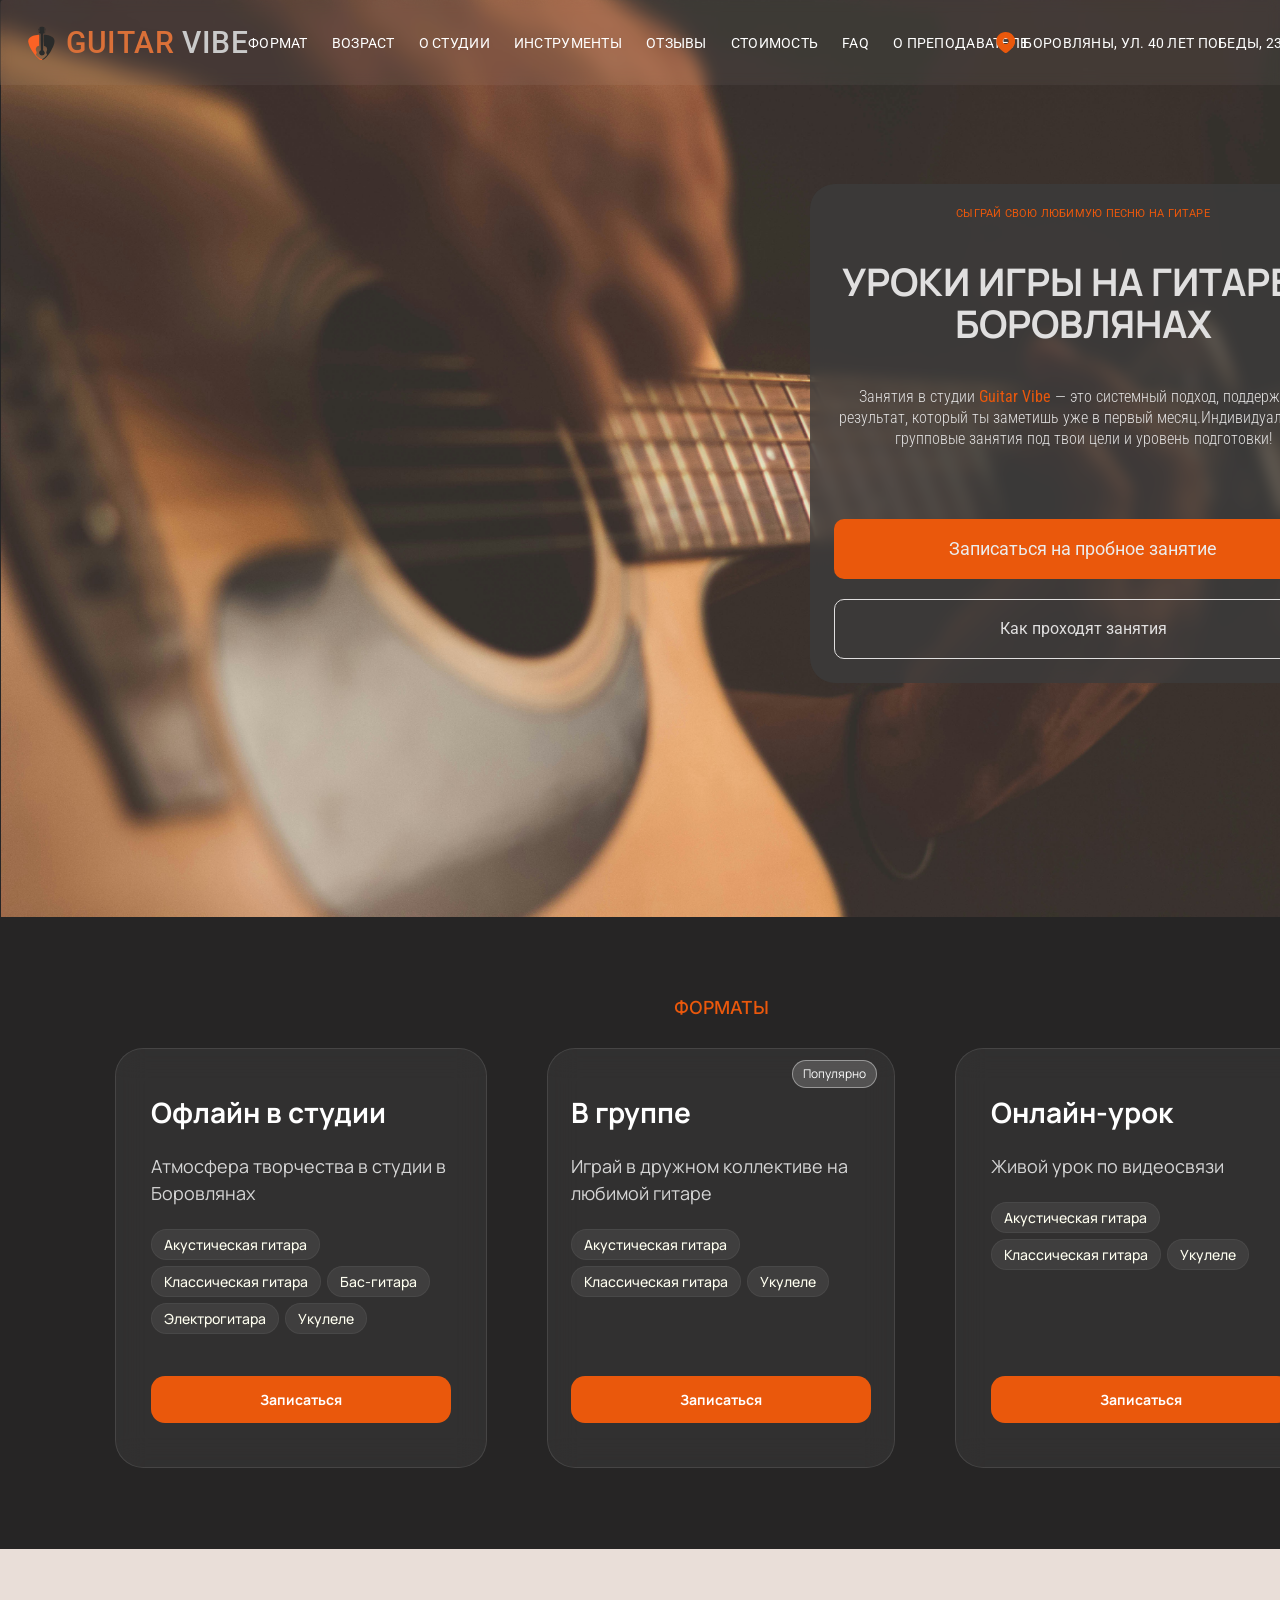
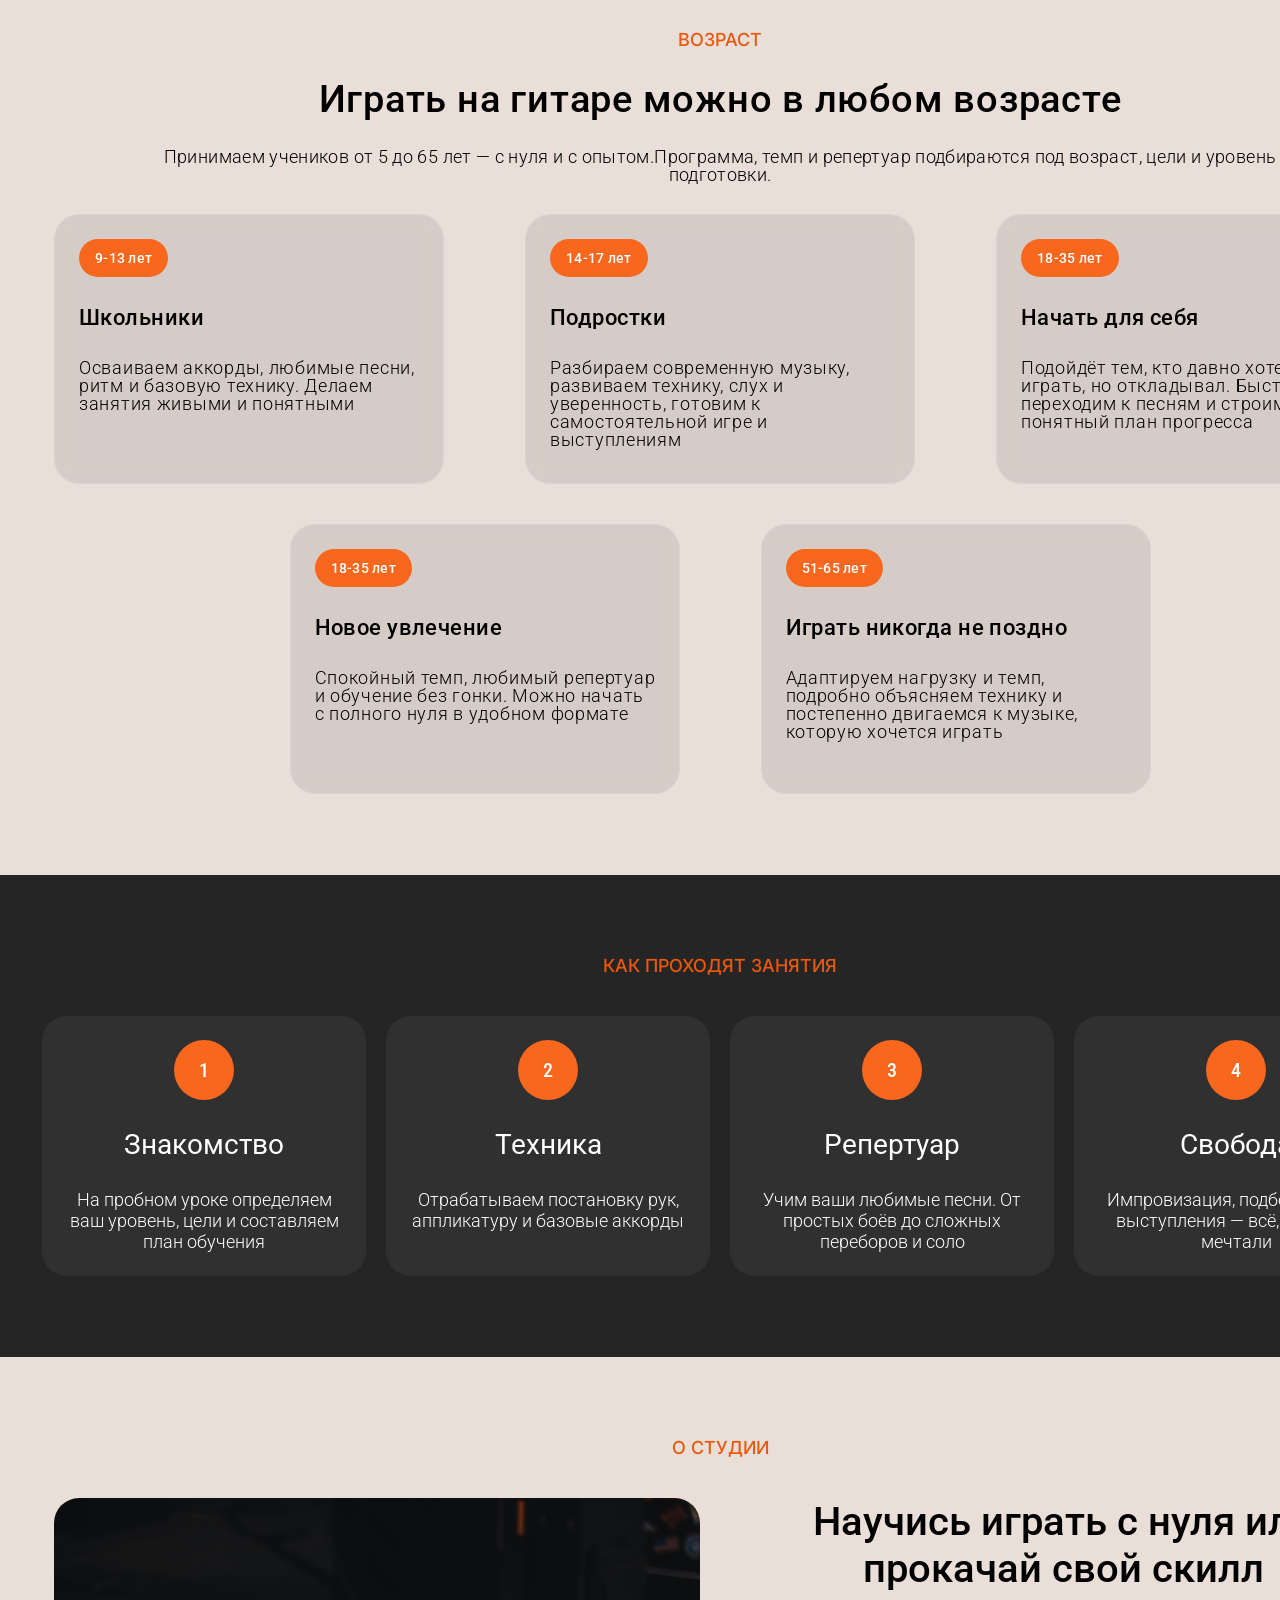
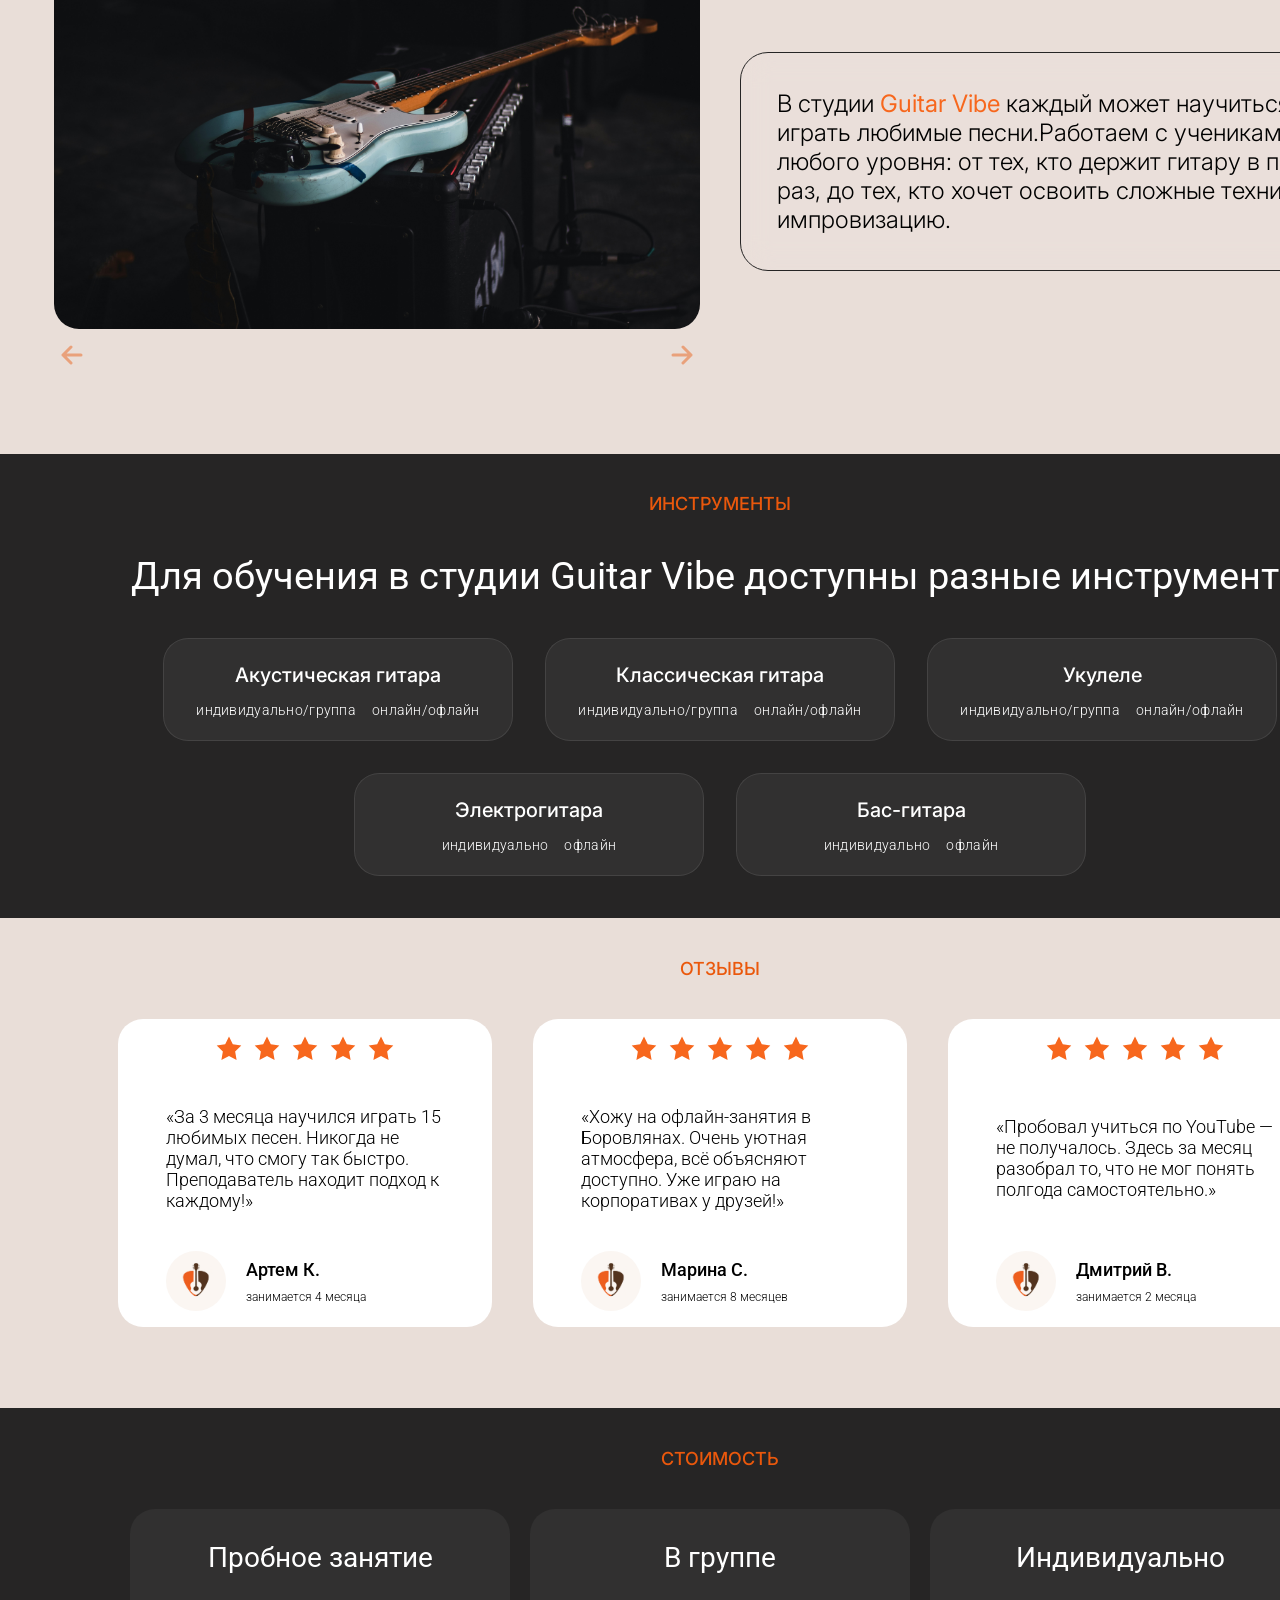
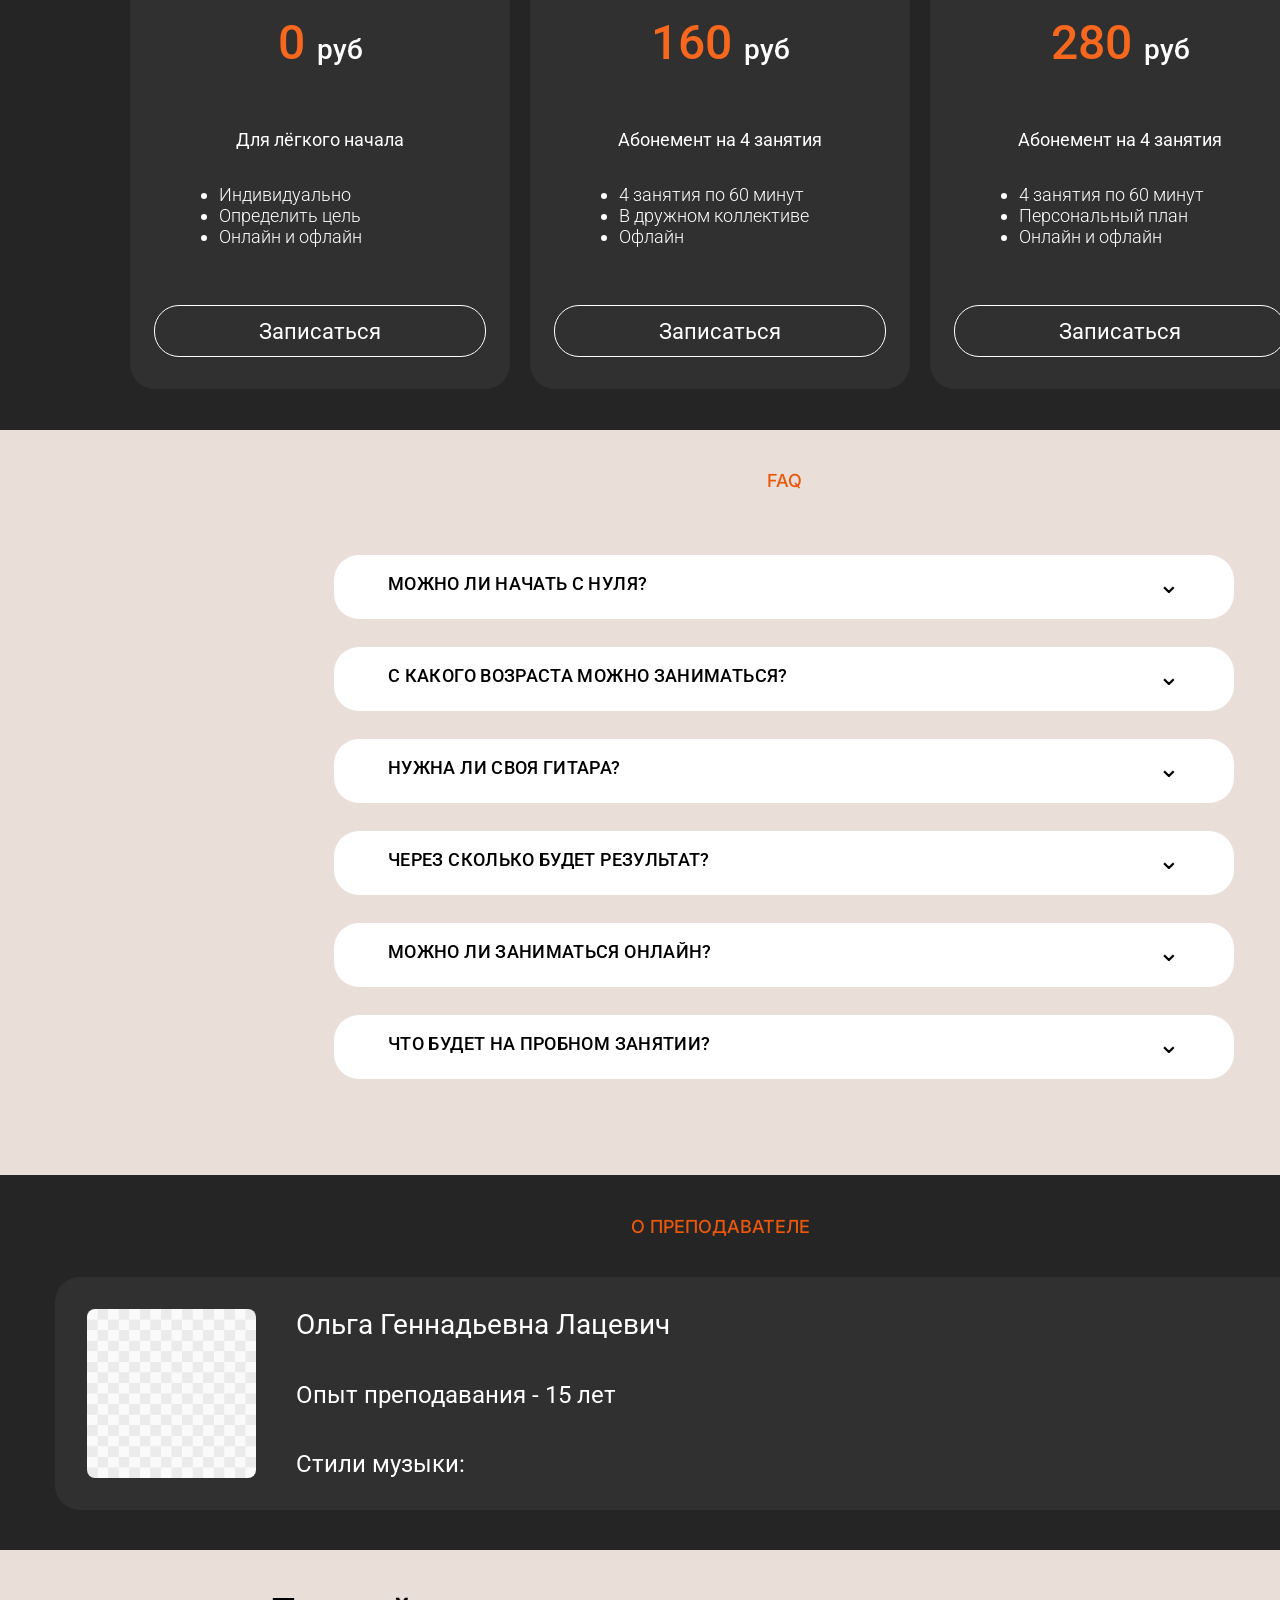
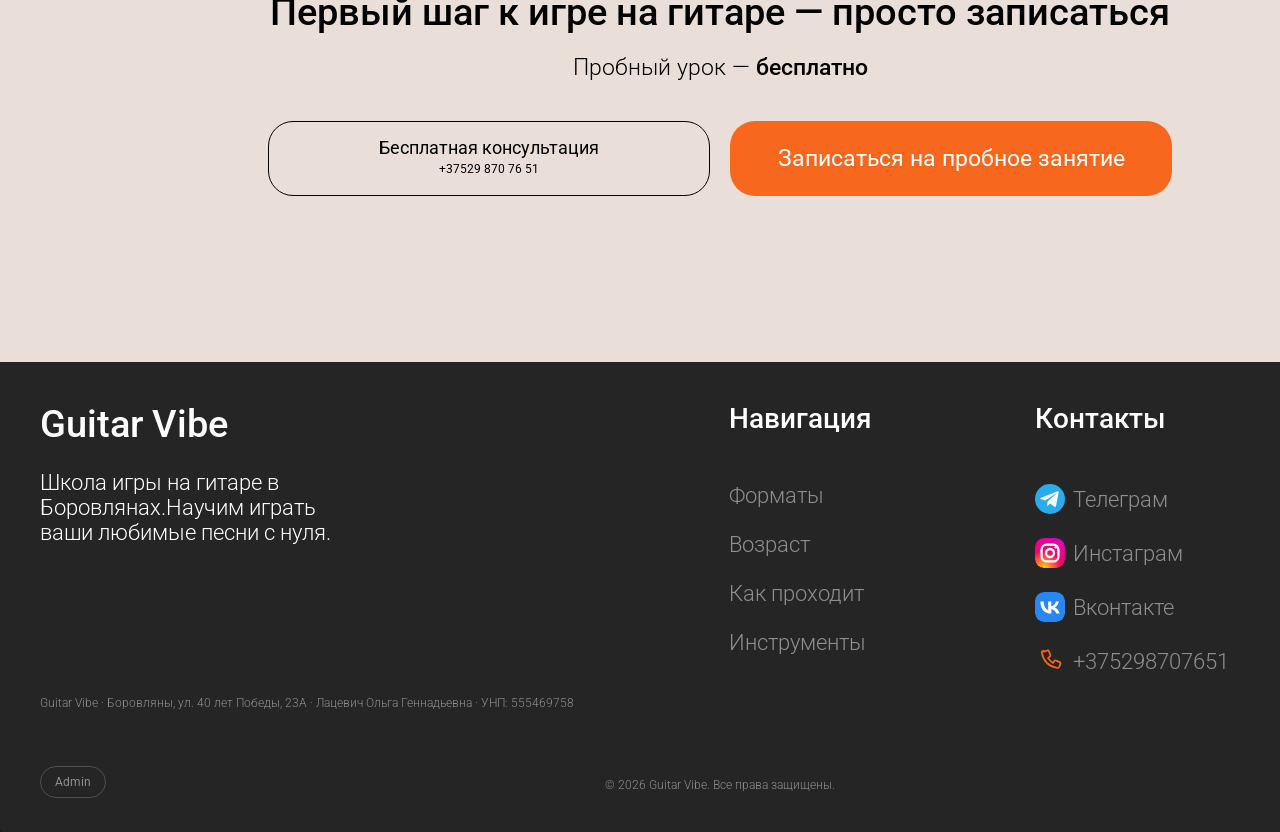
==== commit 42d1ad2a: "Shift desktop address link left" ====
--- a/vibe-studio-figma-exact.html
+++ b/vibe-studio-figma-exact.html
@@ -4354,7 +4354,7 @@
     .about-card p { font-size: 24px }
 
     .header-inner { padding: 20px 24px }
-    .addr { width: 265px; transform: none }
+    .addr { width: 265px; transform: translateX(-12%) }
 
     .age { top: 1549px; height: 926px; padding: 80px 129px; gap: 30px }
     .age-grid { width: 1332px; height: 580px; gap: 40px }
